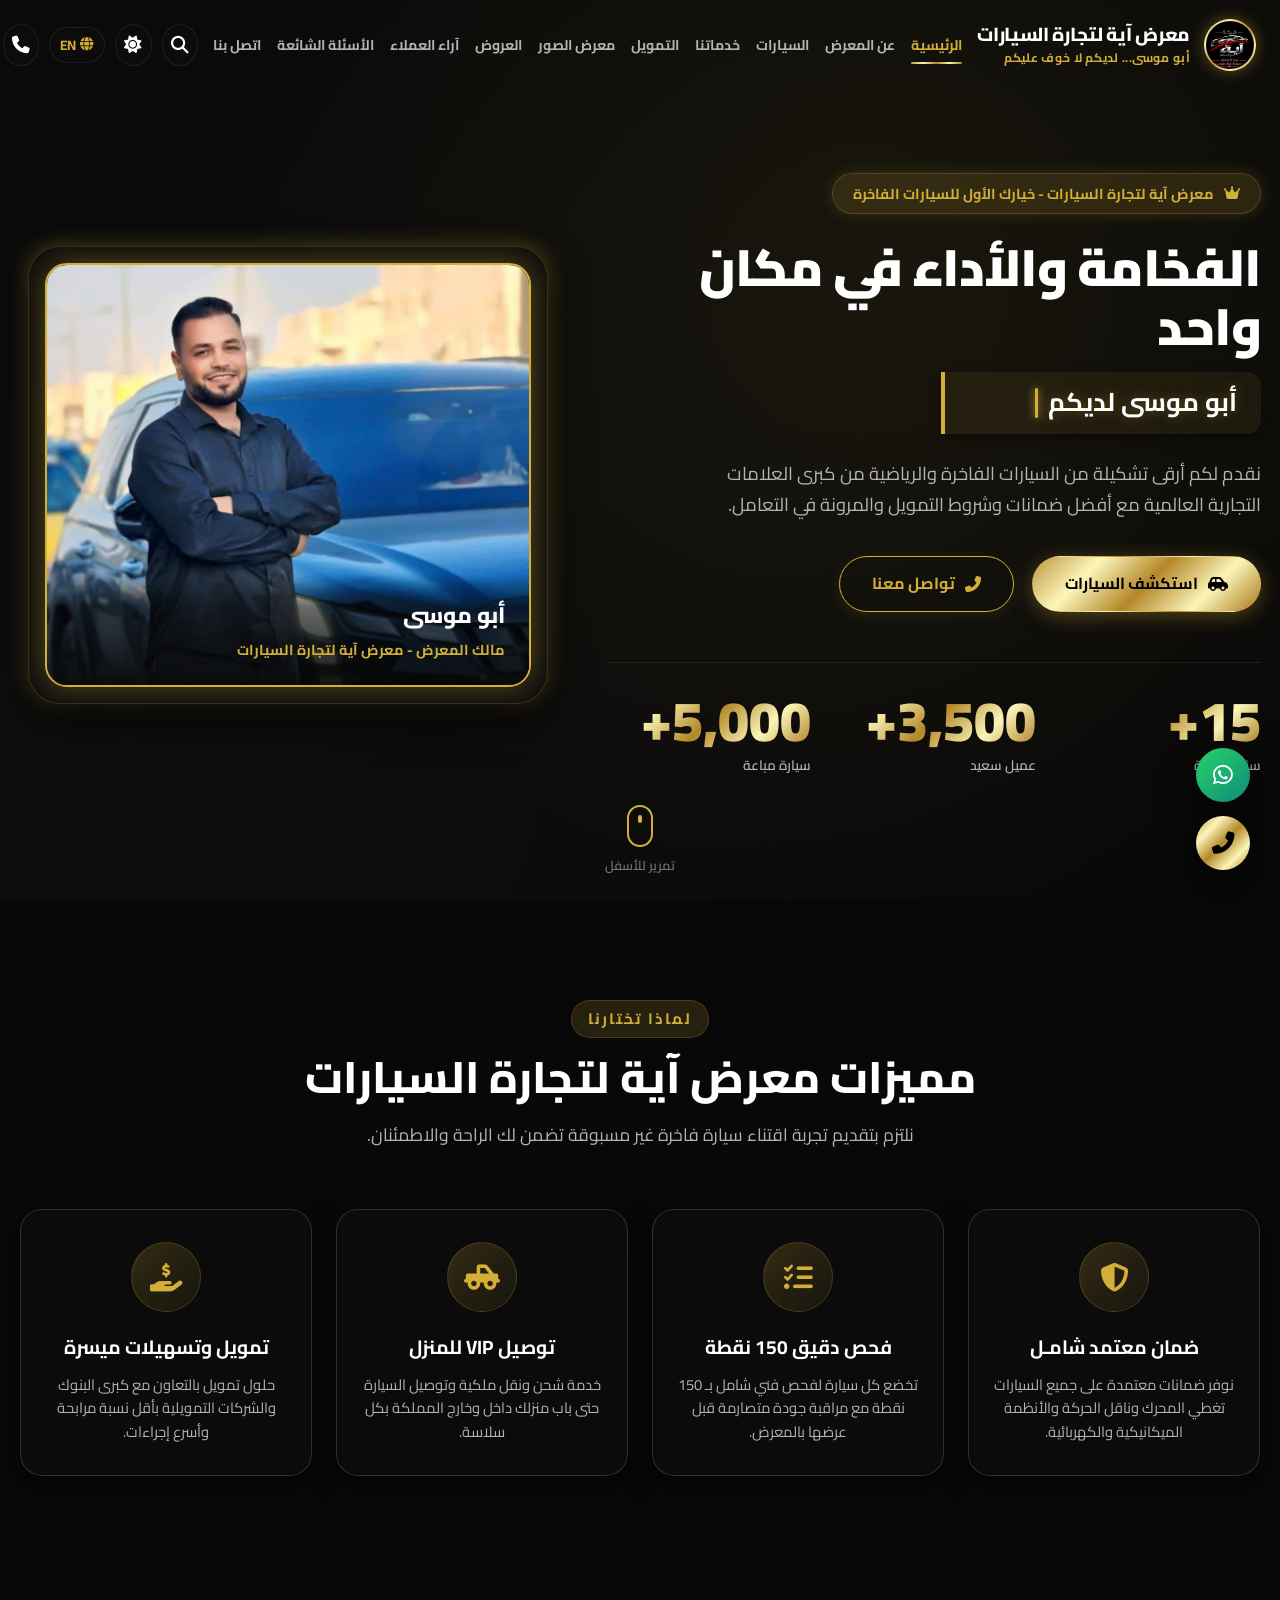
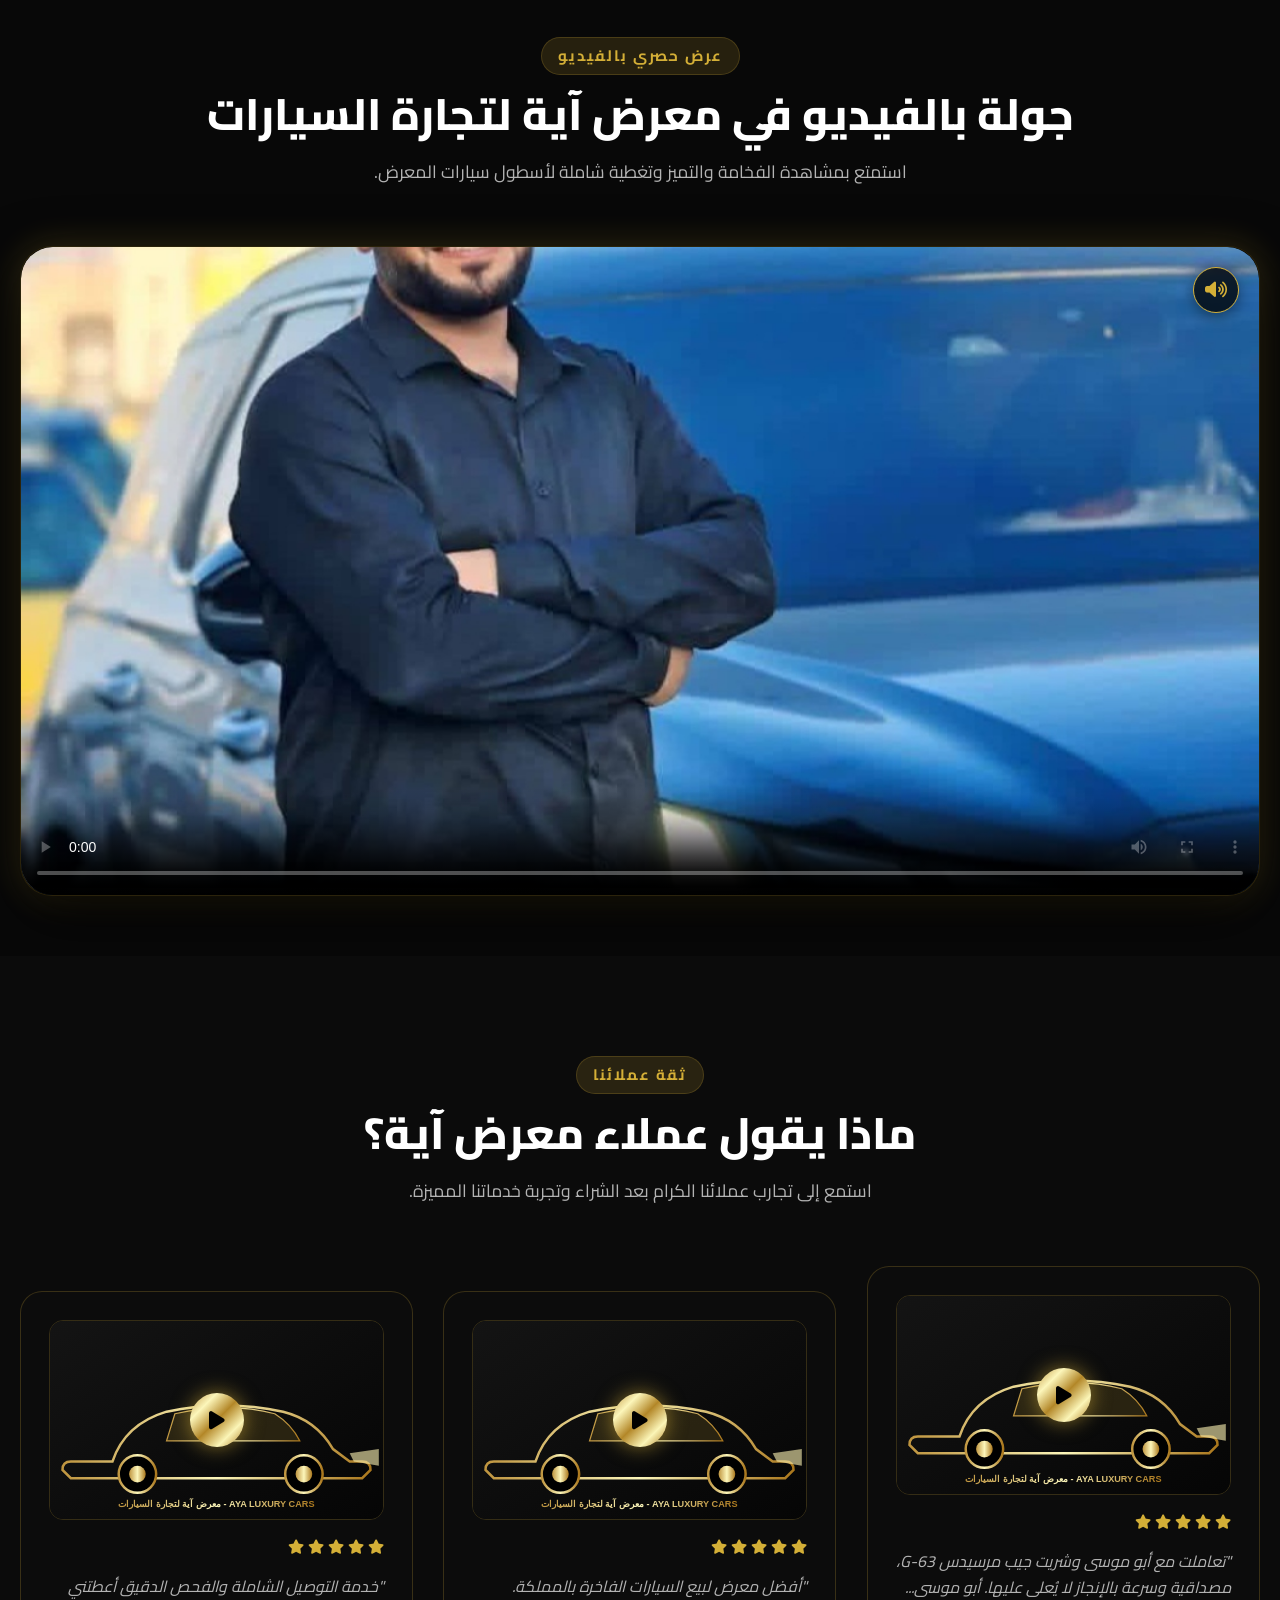
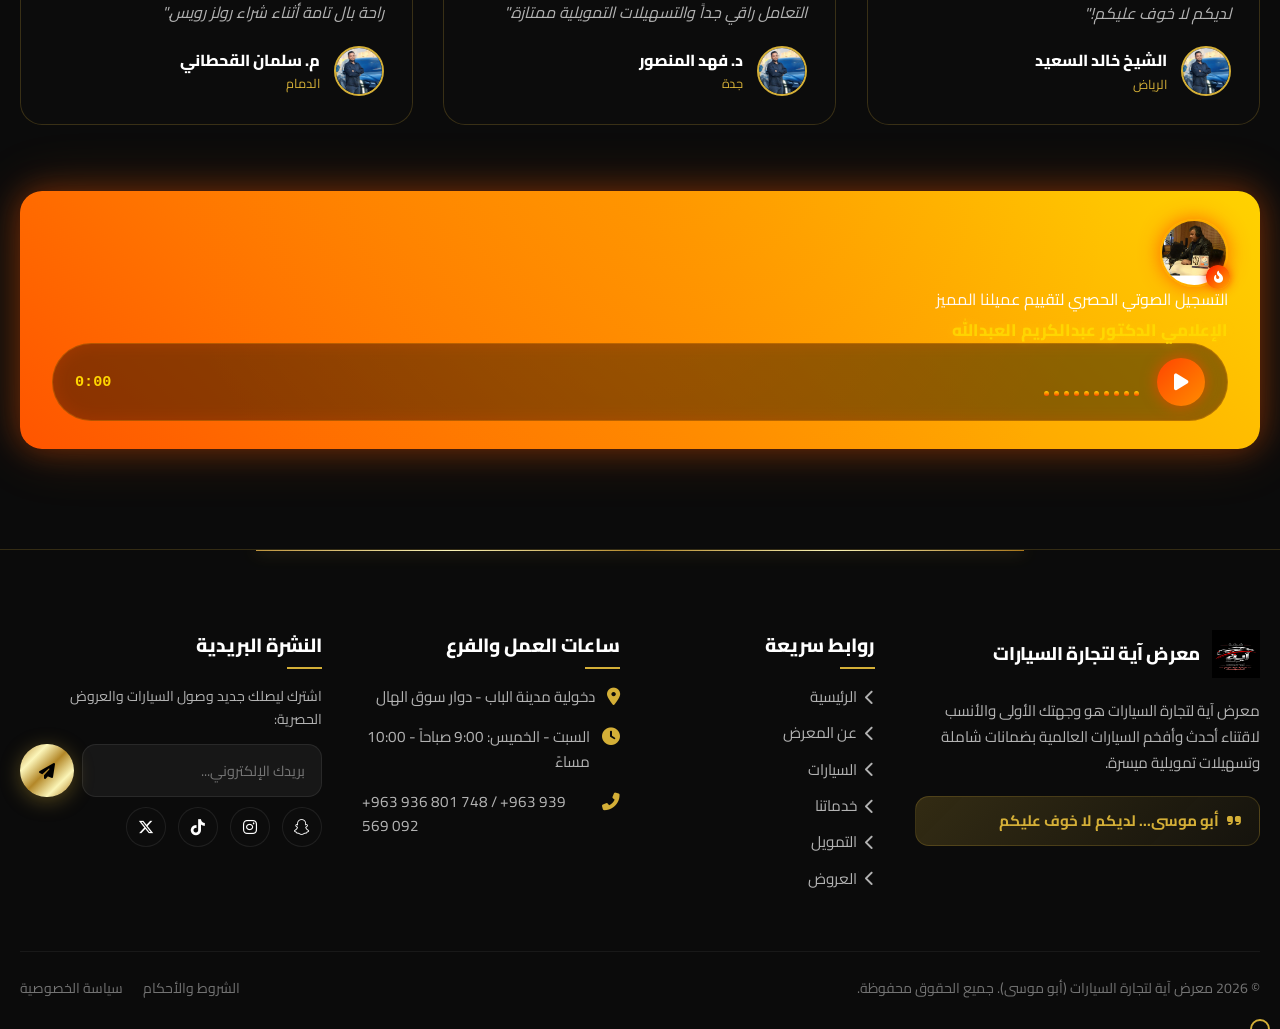
==== index.html @ 8046feb4 "first commit" ====
<!DOCTYPE html>
<html lang="ar" dir="rtl" data-theme="dark">
<head>
  <meta charset="UTF-8">
  <meta name="viewport" content="width=device-width, initial-scale=1.0">
  <title>معرض آية لتجارة السيارات | الصفحة الرئيسية | Aya Car Trading</title>
  <meta name="description" content="معرض آية لتجارة السيارات - خيارك الأول لشراء وأحدث السيارات الفاخرة والرياضية. أبو موسى... لديكم لا خوف عليكم.">
  <meta name="keywords" content="معرض آية, تجارة السيارات, سيارات فاخرة, مرسيدس, رولز رويس, بورش, بي ام دبليو, أبو موسى">
  
  <!-- Open Graph / SEO -->
  <meta property="og:type" content="website">
  <meta property="og:title" content="معرض آية لتجارة السيارات | Aya Car Trading">
  <meta property="og:description" content="أبو موسى... لديكم لا خوف عليكم - أرقى وأحدث السيارات الفاخرة بأفضل الأسعار والضمانات.">
  <meta property="og:image" content="images/logo/logo.png">

  <!-- Favicon -->
  <link rel="icon" type="image/svg+xml" href="images/logo/logo.png">

  <!-- Font Awesome Icons -->
  <link rel="stylesheet" href="https://cdnjs.cloudflare.com/ajax/libs/font-awesome/6.5.1/css/all.min.css">

  <!-- Stylesheets -->
  <link rel="stylesheet" href="css/variables.css">
  <link rel="stylesheet" href="css/style.css">
  <link rel="stylesheet" href="css/header.css">
  <link rel="stylesheet" href="css/footer.css">
  <link rel="stylesheet" href="css/home.css">
  <link rel="stylesheet" href="css/cards.css">
  <link rel="stylesheet" href="css/forms.css">
  <link rel="stylesheet" href="css/animations.css">
  <link rel="stylesheet" href="css/responsive.css">
</head>
<body>

  <!-- Page Preloader Screen -->
  <div class="page-loader" id="pageLoader">
    <div class="loader-logo-wrap">
      <div class="loader-spinner"></div>
      <img src="images/logo/logo.png" alt="Aya Car Trading Logo" style="width: 100%; height: 100%; object-fit: contain;">
    </div>
    <div class="loader-brand" data-i18n="brand_name">معرض آية لتجارة السيارات</div>
    <div style="color: var(--color-gold); font-size: 0.9rem; font-weight: 700; margin-top: 8px;" data-i18n="tagline">أبو موسى... لديكم لا خوف عليكم</div>
  </div>

  <!-- Header & Navigation -->
  <header class="site-header">
    <div class="container header-container">
      <a href="index.html" class="header-brand">
        <div class="logo-wrapper">
          <img src="images/logo/logo.png" alt="Aya Car Trading Logo" class="logo-img">
        </div>
        <div class="brand-text">
          <span class="brand-name" data-i18n="brand_name">معرض آية لتجارة السيارات</span>
          <span class="brand-tagline" data-i18n="tagline">أبو موسى... لديكم لا خوف عليكم</span>
        </div>
      </a>

      <!-- Desktop Navigation Links -->
      <nav class="main-nav" aria-label="Main Navigation">
        <ul class="nav-list">
          <li><a href="index.html" class="nav-link active" data-i18n="nav_home">الرئيسية</a></li>
          <li><a href="about.html" class="nav-link" data-i18n="nav_about">عن المعرض</a></li>
          <li><a href="cars.html" class="nav-link" data-i18n="nav_cars">السيارات</a></li>
          <li><a href="services.html" class="nav-link" data-i18n="nav_services">خدماتنا</a></li>
          <li><a href="financing.html" class="nav-link" data-i18n="nav_financing">التمويل</a></li>
          <li><a href="gallery.html" class="nav-link" data-i18n="nav_gallery">معرض الصور</a></li>
          <li><a href="offers.html" class="nav-link" data-i18n="nav_offers">العروض</a></li>
          <li><a href="testimonials.html" class="nav-link" data-i18n="nav_testimonials">آراء العملاء</a></li>
          <li><a href="faq.html" class="nav-link" data-i18n="nav_faq">الأسئلة الشائعة</a></li>
          <li><a href="contact.html" class="nav-link" data-i18n="nav_contact">اتصل بنا</a></li>
        </ul>
      </nav>

      <!-- Header Action Controls -->
      <div class="header-actions">
        <!-- Search Trigger -->
        <button class="action-btn search-trigger-btn" aria-label="Search">
          <i class="fas fa-search"></i>
        </button>

        <!-- Theme Toggle -->
        <button class="action-btn theme-toggle-btn" aria-label="Toggle Dark/Light Mode">
          <i class="fas fa-sun theme-toggle-icon"></i>
        </button>

        <!-- Language Toggle -->
        <button class="lang-toggle" aria-label="Switch Language">
          <i class="fas fa-globe"></i>
          <span class="lang-toggle-text">EN</span>
        </button>

        <!-- Quick Call & WhatsApp -->
        <a href="tel:+963936801748" class="action-btn" aria-label="Call Us">
          <i class="fas fa-phone"></i>
        </a>
        <a href="https://wa.me/963936801748" target="_blank" class="action-btn" aria-label="WhatsApp">
          <i class="fab fa-whatsapp" style="color: #25d366;"></i>
        </a>

        <!-- Book CTA Button -->
        <a href="contact.html" class="btn btn-gold btn-header" data-i18n="book_now">احجز الآن</a>

        <!-- Mobile Nav Hamburger Toggle -->
        <div class="mobile-nav-toggle" aria-label="Toggle Mobile Navigation">
          <span></span>
          <span></span>
          <span></span>
        </div>
      </div>
    </div>
  </header>

  <!-- Mobile Drawer Menu -->
  <div class="mobile-drawer-overlay"></div>
  <aside class="mobile-nav-drawer">
    <div style="display: flex; align-items: center; justify-content: space-between; margin-bottom: 30px;">
      <div class="brand-text">
        <span class="brand-name" style="font-size: 1.1rem;" data-i18n="brand_name">معرض آية لتجارة السيارات</span>
        <span class="brand-tagline" style="font-size: 0.75rem;" data-i18n="tagline">أبو موسى... لديكم لا خوف عليكم</span>
      </div>
    </div>
    <ul class="mobile-nav-list">
      <li><a href="index.html" class="mobile-nav-link active" data-i18n="nav_home">الرئيسية</a></li>
      <li><a href="about.html" class="mobile-nav-link" data-i18n="nav_about">عن المعرض</a></li>
      <li><a href="cars.html" class="mobile-nav-link" data-i18n="nav_cars">السيارات</a></li>
      <li><a href="services.html" class="mobile-nav-link" data-i18n="nav_services">خدماتنا</a></li>
      <li><a href="financing.html" class="mobile-nav-link" data-i18n="nav_financing">التمويل</a></li>
      <li><a href="gallery.html" class="mobile-nav-link" data-i18n="nav_gallery">معرض الصور</a></li>
      <li><a href="offers.html" class="mobile-nav-link" data-i18n="nav_offers">العروض</a></li>
      <li><a href="testimonials.html" class="mobile-nav-link" data-i18n="nav_testimonials">آراء العملاء</a></li>
      <li><a href="faq.html" class="mobile-nav-link" data-i18n="nav_faq">الأسئلة الشائعة</a></li>
      <li><a href="contact.html" class="mobile-nav-link" data-i18n="nav_contact">اتصل بنا</a></li>
    </ul>
    <div style="margin-top: auto; padding-top: 20px;">
      <a href="contact.html" class="btn btn-gold" style="width: 100%;" data-i18n="book_now">احجز الآن</a>
    </div>
  </aside>

  <!-- Hero Section -->
  <section class="hero-section">
    <div class="hero-bg-particles"></div>
    <div class="container">
      <div class="hero-content-grid">
        <!-- Hero Text Column -->
        <div class="hero-text-box" data-animate="fade-up">
          <div class="hero-badge">
            <i class="fas fa-crown"></i>
            <span data-i18n="hero_subtitle">معرض آية لتجارة السيارات - خيارك الأول للسيارات الفاخرة</span>
          </div>
          <h1 class="hero-title" data-i18n="hero_title">الفخامة والأداء في مكان واحد</h1>
          
          <!-- Prominent Owner Tagline -->
          <div class="hero-owner-tagline" data-animate="fade-up">
            <span class="tagline-text"></span><span class="tagline-cursor"></span>
          </div>

          <p class="hero-description" data-i18n="hero_desc">
            نقدم لكم أرقى تشكيلة من السيارات الفاخرة والرياضية من كبرى العلامات التجارية العالمية مع أفضل ضمانات وشروط التمويل والمرونة في التعامل.
          </p>

          <div class="hero-buttons">
            <a href="cars.html" class="btn btn-gold" data-i18n="explore_cars">
              <i class="fas fa-car-side"></i> استكشف السيارات
            </a>
            <a href="contact.html" class="btn btn-outline-gold" data-i18n="contact_us">
              <i class="fas fa-phone-alt"></i> تواصل معنا
            </a>
          </div>

          <!-- Hero Statistics Row -->
          <div class="hero-stats-row">
            <div class="stat-item">
              <span class="stat-number counter-number" data-target="15" data-suffix="+">0</span>
              <span class="stat-label" data-i18n="years_exp">سنوات خبرة</span>
            </div>
            <div class="stat-item">
              <span class="stat-number counter-number" data-target="3500" data-suffix="+">0</span>
              <span class="stat-label" data-i18n="happy_clients">عميل سعيد</span>
            </div>
            <div class="stat-item">
              <span class="stat-number counter-number" data-target="5000" data-suffix="+">0</span>
              <span class="stat-label" data-i18n="cars_sold">سيارة مباعة</span>
            </div>
          </div>
        </div>

        <!-- Hero Visual Column - Owner Feature Spotlight Glass Card -->
        <div class="hero-visual-box" data-animate="zoom-in">
          <div class="hero-main-card floating-element">
            <div class="owner-card-frame">
              <img src="images/owner/owner.jpg" alt="أبو موسى - مالك معرض آية لتجارة السيارات" class="owner-card-img">
              <div class="owner-card-info">
                <span class="owner-name" data-i18n="owner_name">أبو موسى</span>
                <span class="owner-title" data-i18n="owner_title">مالك المعرض - معرض آية لتجارة السيارات</span>
              </div>
            </div>
          </div>
        </div>
      </div>
    </div>

    <!-- Animated Scroll Indicator -->
    <div class="hero-scroll-indicator" onclick="window.scrollTo({top: window.innerHeight - 80, behavior: 'smooth'})">
      <div class="mouse-icon">
        <div class="wheel-dot"></div>
      </div>
      <span data-i18n="scroll_down">تمرير للأسفل</span>
    </div>
  </section>



  <!-- Section: Why Choose Us -->
  <section class="section">
    <div class="container">
      <div class="section-header" data-animate="fade-up">
        <span class="section-subtitle" data-i18n="why_us_subtitle">لماذا تختارنا</span>
        <h2 class="section-title" data-i18n="why_us_title">مميزات معرض آية لتجارة السيارات</h2>
        <p class="section-description" data-i18n="why_us_desc">نلتزم بتقديم تجربة اقتناء سيارة فاخرة غير مسبوقة تضمن لك الراحة والاطمئنان.</p>
      </div>

      <div class="features-grid">
        <div class="feature-card glass-panel" data-animate="fade-up">
          <div class="feature-icon-box">
            <i class="fas fa-shield-alt"></i>
          </div>
          <h3 class="feature-title" data-i18n="feat_1_title">ضمان معتمد شامـل</h3>
          <p class="feature-desc" data-i18n="feat_1_desc">نوفر ضمانات معتمدة على جميع السيارات تغطي المحرك وناقل الحركة والأنظمة الميكانيكية والكهربائية.</p>
        </div>

        <div class="feature-card glass-panel" data-animate="fade-up">
          <div class="feature-icon-box">
            <i class="fas fa-tasks"></i>
          </div>
          <h3 class="feature-title" data-i18n="feat_2_title">فحص دقيق 150 نقطة</h3>
          <p class="feature-desc" data-i18n="feat_2_desc">تخضع كل سيارة لفحص فني شامل بـ 150 نقطة مع مراقبة جودة متصارمة قبل عرضها بالمعرض.</p>
        </div>

        <div class="feature-card glass-panel" data-animate="fade-up">
          <div class="feature-icon-box">
            <i class="fas fa-truck-pickup"></i>
          </div>
          <h3 class="feature-title" data-i18n="feat_3_title">توصيل VIP للمنزل</h3>
          <p class="feature-desc" data-i18n="feat_3_desc">خدمة شحن ونقل ملكية وتوصيل السيارة حتى باب منزلك داخل وخارج المملكة بكل سلاسة.</p>
        </div>

        <div class="feature-card glass-panel" data-animate="fade-up">
          <div class="feature-icon-box">
            <i class="fas fa-hand-holding-usd"></i>
          </div>
          <h3 class="feature-title" data-i18n="feat_4_title">تمويل وتسهيلات ميسرة</h3>
          <p class="feature-desc" data-i18n="feat_4_desc">حلول تمويل بالتعاون مع كبرى البنوك والشركات التمويلية بأقل نسبة مرابحة وأسرع إجراءات.</p>
        </div>
      </div>
    </div>
  </section>

  <!-- Section: Fullscreen Showcase Video Section -->
  <section class="section showcase-video-section" data-animate="fade-up">
    <div class="container">
      <div class="section-header text-center" data-animate="fade-up">
        <span class="section-subtitle" data-i18n="showcase_video_subtitle">عرض حصري بالفيديو</span>
        <h2 class="section-title" data-i18n="showcase_video_title">جولة بالفيديو في معرض آية لتجارة السيارات</h2>
        <p class="section-description" data-i18n="showcase_video_desc">استمتع بمشاهدة الفخامة والتميز وتغطية شاملة لأسطول سيارات المعرض.</p>
      </div>

      <div class="fullscreen-video-card glass-panel" data-animate="zoom-in">
        <div class="fullscreen-video-wrapper">
          <video 
            id="mainShowcaseVideo" 
            class="main-showcase-video" 
            src="videos/video111.mp4.mp4" 
            poster="images/owner/owner.jpg" 
            autoplay 
            muted 
            loop 
            controls 
            preload="auto" 
            playsinline>
            متصفحك لا يدعم تشغيل الفيديو.
          </video>
          <button class="video-sound-toggle-btn" id="videoSoundToggle" aria-label="تشغيل الصوت">
            <i class="fas fa-volume-mute"></i>
          </button>
          <div class="video-custom-overlay hidden" id="videoOverlay">
            <button class="custom-play-btn" id="customPlayBtn" aria-label="تشغيل الفيديو">
              <i class="fas fa-play"></i>
            </button>
            <span class="video-overlay-title" data-i18n="click_to_play_video">انقر لمشاهدة المعرض بالفيديو بكامل الشاشة</span>
          </div>
        </div>
      </div>
    </div>
  </section>

  <!-- Section: Customer Video Testimonials Preview -->
  <section class="section" style="background: var(--bg-secondary);">
    <div class="container">
      <div class="section-header" data-animate="fade-up">
        <span class="section-subtitle" data-i18n="testi_subtitle">ثقة عملائنا</span>
        <h2 class="section-title" data-i18n="testi_title">ماذا يقول عملاء معرض آية؟</h2>
        <p class="section-description" data-i18n="testi_desc">استمع إلى تجارب عملائنا الكرام بعد الشراء وتجربة خدماتنا المميزة.</p>
      </div>

      <div class="filter-grid" style="grid-template-columns: repeat(3, 1fr); gap: 30px;">
        <div class="testimonial-card" data-animate="fade-up">
          <div class="testimonial-video-thumbnail gallery-zoom-trigger" data-video="videos/testimonial1.mp4" data-src="images/cars/car-placeholder.svg" data-caption="فيديو تجربة العميل الشيخ خالد السعيد - مشتري مرسيدس G-63">
            <img src="images/cars/car-placeholder.svg" alt="فيديو تقييم">
            <div class="play-video-btn"><i class="fas fa-play"></i></div>
          </div>
          <div class="rating-stars"><i class="fas fa-star"></i><i class="fas fa-star"></i><i class="fas fa-star"></i><i class="fas fa-star"></i><i class="fas fa-star"></i></div>
          <p style="color: var(--text-secondary); font-style: italic;" data-i18n="testi_1_quote">"تعاملت مع أبو موسى وشريت جيب مرسيدس G-63، مصداقية وسرعة بالإنجاز لا يُعلى عليها. أبو موسى... لديكم لا خوف عليكم!"</p>
          <div class="testimonial-author">
            <img src="images/owner/owner.jpg" alt="خالد السعيد" class="author-avatar">
            <div>
              <div style="font-weight: 800; color: var(--text-primary);" data-i18n="testi_1_author">الشيخ خالد السعيد</div>
              <div style="font-size: 0.8rem; color: var(--color-gold);" data-i18n="testi_1_city">الرياض</div>
            </div>
          </div>
        </div>

        <div class="testimonial-card" data-animate="fade-up">
          <div class="testimonial-video-thumbnail gallery-zoom-trigger" data-video="videos/testimonial2.mp4" data-src="images/cars/car-placeholder.svg" data-caption="فيديو تجربة العميل صالح العبدالله - مشتري بورش 911">
            <img src="images/cars/car-placeholder.svg" alt="فيديو تقييم">
            <div class="play-video-btn"><i class="fas fa-play"></i></div>
          </div>
          <div class="rating-stars"><i class="fas fa-star"></i><i class="fas fa-star"></i><i class="fas fa-star"></i><i class="fas fa-star"></i><i class="fas fa-star"></i></div>
          <p style="color: var(--text-secondary); font-style: italic;" data-i18n="testi_2_quote">"أفضل معرض لبيع السيارات الفاخرة بالمملكة. التعامل راقي جداً والتسهيلات التمويلية ممتازة."</p>
          <div class="testimonial-author">
            <img src="images/owner/owner.jpg" alt="صالح العبدالله" class="author-avatar">
            <div>
              <div style="font-weight: 800; color: var(--text-primary);" data-i18n="testi_2_author">د. فهد المنصور</div>
              <div style="font-size: 0.8rem; color: var(--color-gold);" data-i18n="testi_2_city">جدة</div>
            </div>
          </div>
        </div>

        <div class="testimonial-card" data-animate="fade-up">
          <div class="testimonial-video-thumbnail gallery-zoom-trigger" data-video="videos/testimonial3.mp4" data-src="images/cars/car-placeholder.svg" data-caption="فيديو تجربة العميل المهندس سلمان القحطاني - مشتري رولز رويس">
            <img src="images/cars/car-placeholder.svg" alt="فيديو تقييم">
            <div class="play-video-btn"><i class="fas fa-play"></i></div>
          </div>
          <div class="rating-stars"><i class="fas fa-star"></i><i class="fas fa-star"></i><i class="fas fa-star"></i><i class="fas fa-star"></i><i class="fas fa-star"></i></div>
          <p style="color: var(--text-secondary); font-style: italic;" data-i18n="testi_3_quote">"خدمة التوصيل الشاملة والفحص الدقيق أعطتني راحة بال تامة أثناء شراء رولز رويس."</p>
          <div class="testimonial-author">
            <img src="images/owner/owner.jpg" alt="م. سلمان القحطاني" class="author-avatar">
            <div>
              <div style="font-weight: 800; color: var(--text-primary);" data-i18n="testi_3_author">م. سلمان القحطاني</div>
              <div style="font-size: 0.8rem; color: var(--color-gold);" data-i18n="testi_3_city">الدمام</div>
            </div>
          </div>
        </div>

        <!-- Fiery Frame Audio Testimonial Card -->
        <div class="fiery-audio-card" data-animate="fade-up">
          <div class="fiery-audio-header">
            <div class="fiery-avatar-box">
              <img src="images/backgrounds/img.4k.jpeg" alt="الإعلامي الدكتور عبدالكريم العبدالله" class="fiery-avatar-img">
              <div class="fiery-badge-icon"><i class="fas fa-fire-flame-curved"></i></div>
            </div>
            <div>
              <div class="fiery-audio-title" data-i18n="fiery_title">التسجيل الصوتي الحصري لتقييم عميلنا المميز</div>
              <div class="fiery-audio-author" data-i18n="fiery_author">الإعلامي الدكتور عبدالكريم العبدالله</div>
            </div>
          </div>
          
          <div class="fiery-player-box">
            <button class="fiery-play-btn" aria-label="تشغيل التسجيل الصوتي">
              <i class="fas fa-play"></i>
            </button>
            <div class="fiery-equalizer">
              <span class="fiery-bar"></span>
              <span class="fiery-bar"></span>
              <span class="fiery-bar"></span>
              <span class="fiery-bar"></span>
              <span class="fiery-bar"></span>
              <span class="fiery-bar"></span>
              <span class="fiery-bar"></span>
              <span class="fiery-bar"></span>
              <span class="fiery-bar"></span>
              <span class="fiery-bar"></span>
            </div>
            <span class="fiery-audio-time">0:00</span>
            <audio class="fiery-audio-element" src="Audio/Audio.mp3.ogg" preload="metadata"></audio>
          </div>
        </div>
      </div>
    </div>
  </section>

  <!-- Site Footer -->
  <footer class="site-footer">
    <div class="container">
      <div class="footer-grid">
        <div class="footer-brand">
          <div class="footer-logo">
            <img src="images/logo/logo.png" alt="Aya Car Trading Logo" style="width: 48px; height: 48px;">
            <span class="brand-name" style="font-size: 1.15rem;" data-i18n="brand_name">معرض آية لتجارة السيارات</span>
          </div>
          <p class="footer-desc" data-i18n="footer_desc">
            معرض آية لتجارة السيارات هو وجهتك الأولى والأنسب لاقتناء أحدث وأفخم السيارات العالمية بضمانات شاملة وتسهيلات تمويلية ميسرة.
          </p>
          <div class="footer-tagline-box">
            <i class="fas fa-quote-right gold-text"></i>
            <span data-i18n="tagline">أبو موسى... لديكم لا خوف عليكم</span>
          </div>
        </div>

        <div>
          <h4 class="footer-heading" data-i18n="quick_links">روابط سريعة</h4>
          <ul class="footer-links">
            <li><a href="index.html" class="footer-link" data-i18n="nav_home"><i class="fas fa-chevron-left"></i> الرئيسية</a></li>
            <li><a href="about.html" class="footer-link" data-i18n="nav_about"><i class="fas fa-chevron-left"></i> عن المعرض</a></li>
            <li><a href="cars.html" class="footer-link" data-i18n="nav_cars"><i class="fas fa-chevron-left"></i> أسطول السيارات</a></li>
            <li><a href="services.html" class="footer-link" data-i18n="nav_services"><i class="fas fa-chevron-left"></i> خدماتنا</a></li>
            <li><a href="financing.html" class="footer-link" data-i18n="nav_financing"><i class="fas fa-chevron-left"></i> حلول التمويل</a></li>
            <li><a href="offers.html" class="footer-link" data-i18n="nav_offers"><i class="fas fa-chevron-left"></i> العروض الحصرية</a></li>
          </ul>
        </div>

        <div>
          <h4 class="footer-heading" data-i18n="working_hours_location">ساعات العمل والفرع</h4>
          <div class="footer-info-list">
            <div class="footer-info-item">
              <i class="fas fa-map-marker-alt footer-info-icon"></i>
              <span data-i18n="location_address">دخولية مدينة الباب - دوار سوق الهال</span>
            </div>
            <div class="footer-info-item">
              <i class="fas fa-clock footer-info-icon"></i>
              <span data-i18n="working_hours_text">السبت - الخميس: 9:00 صباحاً - 10:00 مساءً</span>
            </div>
            <div class="footer-info-item">
              <i class="fas fa-phone-alt footer-info-icon"></i>
              <span dir="ltr">+963 936 801 748 / +963 939 569 092</span>
            </div>
          </div>
        </div>

        <div>
          <h4 class="footer-heading" data-i18n="newsletter_title">النشرة البريدية</h4>
          <p style="color: var(--text-secondary); font-size: 0.88rem; margin-bottom: 14px;" data-i18n="newsletter_desc">اشترك ليصلك جديد وصول السيارات والعروض الحصرية:</p>
          <div class="newsletter-box">
            <form class="newsletter-form" onsubmit="event.preventDefault(); showToast((document.documentElement.getAttribute('lang') === 'en' ? 'Successfully subscribed to the newsletter!' : 'تم الاشتراك بنجاح في النشرة البريدية!'), 'gold');">
              <input type="email" class="newsletter-input" data-i18n-placeholder="email_placeholder" placeholder="بريدك الإلكتروني..." required>
              <button type="submit" class="btn btn-gold" style="padding: 12px 18px;"><i class="fas fa-paper-plane"></i></button>
            </form>
          </div>
          <div class="footer-socials">
            <a href="#" class="social-icon" aria-label="Snapchat"><i class="fab fa-snapchat-ghost"></i></a>
            <a href="#" class="social-icon" aria-label="Instagram"><i class="fab fa-instagram"></i></a>
            <a href="#" class="social-icon" aria-label="TikTok"><i class="fab fa-tiktok"></i></a>
            <a href="#" class="social-icon" aria-label="Twitter"><i class="fab fa-x-twitter"></i></a>
          </div>
        </div>
      </div>

      <div class="footer-bottom">
        <div data-i18n="copyright">&copy; 2026 معرض آية لتجارة السيارات (أبو موسى). جميع الحقوق محفوظة.</div>
        <div class="footer-legal-links">
          <a href="#" data-i18n="terms_conditions">الشروط والأحكام</a>
          <a href="#" data-i18n="privacy_policy">سياسة الخصوصية</a>
        </div>
      </div>
    </div>
  </footer>


  <!-- Floating Action Buttons -->
  <div class="floating-actions">
    <a href="https://wa.me/963936801748" target="_blank" class="float-btn float-whatsapp" aria-label="WhatsApp Us">
      <i class="fab fa-whatsapp"></i>
      <div class="pulse-ring"></div>
    </a>
    <a href="tel:+963936801748" class="float-btn float-phone" aria-label="Call Us Directly">
      <i class="fas fa-phone-alt"></i>
    </a>
  </div>

  <!-- Scripts -->
  <script src="js/theme.js"></script>
  <script src="js/main.js"></script>
  <script src="js/menu.js"></script>
  <script src="js/slider.js"></script>
  <script src="js/gallery.js"></script>
  <script src="js/search.js"></script>
  <script src="js/filter.js"></script>
  <script src="js/contact.js"></script>
  <script src="js/animation.js"></script>
</body>
</html>
---- css/variables.css ----
/* -------------------------------------------------------------------
   Aya Car Trading | معرض آية لتجارة السيارات
   CSS Variables & Design System Tokens
------------------------------------------------------------------- */

:root {
  /* Color Palette - Dark Mode (Default) */
  --bg-primary: #080808;
  --bg-secondary: #0b0b0b;
  --bg-tertiary: #171717;
  --bg-card: rgba(17, 17, 17, 0.7);
  --bg-glass: rgba(15, 15, 15, 0.65);
  --bg-glass-hover: rgba(25, 25, 25, 0.85);

  /* Gold Luxury Accents */
  --color-gold: #d4af37;
  --color-gold-light: #f3e5ab;
  --color-gold-dark: #aa820a;
  --color-gold-glow: rgba(212, 175, 55, 0.35);
  --color-gold-subtle: rgba(212, 175, 55, 0.15);
  --gold-gradient: linear-gradient(135deg, #bf953f 0%, #fcf6ba 25%, #b38728 50%, #fbf5b7 75%, #aa771c 100%);
  --gold-gradient-subtle: linear-gradient(135deg, rgba(212, 175, 55, 0.2) 0%, rgba(212, 175, 55, 0.05) 100%);

  /* Text Colors */
  --text-primary: #ffffff;
  --text-secondary: #b3b3b3;
  --text-muted: #737373;
  --text-gold: #d4af37;

  /* Borders & Shadows */
  --border-color: rgba(212, 175, 55, 0.2);
  --border-color-muted: rgba(255, 255, 255, 0.08);
  --border-gold-glow: 0 0 20px rgba(212, 175, 55, 0.4);
  --shadow-sm: 0 4px 12px rgba(0, 0, 0, 0.4);
  --shadow-md: 0 8px 24px rgba(0, 0, 0, 0.6);
  --shadow-lg: 0 16px 40px rgba(0, 0, 0, 0.8);
  --shadow-gold: 0 10px 30px rgba(212, 175, 55, 0.25);

  /* Glassmorphism */
  --glass-blur: blur(16px);
  --glass-blur-heavy: blur(24px);
  --glass-border: 1px solid rgba(212, 175, 55, 0.22);
  --glass-border-light: 1px solid rgba(255, 255, 255, 0.1);

  /* Fonts */
  --font-arabic: 'Cairo', 'Segoe UI', Tahoma, Geneva, Verdana, sans-serif;
  --font-english: 'Poppins', system-ui, -apple-system, BlinkMacSystemFont, sans-serif;

  /* Radii */
  --radius-sm: 8px;
  --radius-md: 14px;
  --radius-lg: 22px;
  --radius-xl: 32px;
  --radius-full: 9999px;

  /* Transitions */
  --transition-fast: 0.2s cubic-bezier(0.4, 0, 0.2, 1);
  --transition-normal: 0.35s cubic-bezier(0.4, 0, 0.2, 1);
  --transition-slow: 0.6s cubic-bezier(0.16, 1, 0.3, 1);
  --transition-bounce: 0.5s cubic-bezier(0.68, -0.6, 0.32, 1.6);

  /* Spacing */
  --header-height: 90px;
  --container-max: 1320px;
}

/* Light Theme Variables */
[data-theme="light"] {
  --bg-primary: #f8f9fa;
  --bg-secondary: #ffffff;
  --bg-tertiary: #f1f3f5;
  --bg-card: rgba(255, 255, 255, 0.85);
  --bg-glass: rgba(255, 255, 255, 0.75);
  --bg-glass-hover: rgba(255, 255, 255, 0.95);

  --text-primary: #121212;
  --text-secondary: #495057;
  --text-muted: #868e96;
  --text-gold: #b8860b;

  --border-color: rgba(184, 134, 11, 0.3);
  --border-color-muted: rgba(0, 0, 0, 0.08);
  --shadow-sm: 0 4px 12px rgba(0, 0, 0, 0.06);
  --shadow-md: 0 8px 24px rgba(0, 0, 0, 0.1);
  --shadow-lg: 0 16px 40px rgba(0, 0, 0, 0.15);
  --glass-border: 1px solid rgba(184, 134, 11, 0.25);
  --glass-border-light: 1px solid rgba(0, 0, 0, 0.08);
}
---- css/style.css ----
/* -------------------------------------------------------------------
   Aya Car Trading | معرض آية لتجارة السيارات
   Global Styles, Reset & Utility Classes
------------------------------------------------------------------- */

@import url('https://fonts.googleapis.com/css2?family=Cairo:wght@300;400;500;600;700;800;900&family=Poppins:wght@300;400;500;600;700;800&display=swap');

*, *::before, *::after {
  box-sizing: border-box;
  margin: 0;
  padding: 0;
}

html {
  scroll-behavior: smooth;
  font-size: 16px;
}

body {
  font-family: var(--font-arabic);
  background-color: var(--bg-primary);
  color: var(--text-primary);
  line-height: 1.6;
  overflow-x: hidden;
  transition: background-color var(--transition-normal), color var(--transition-normal);
  direction: rtl; /* Default Arabic RTL */
}

/* LTR Body state */
html[lang="en"] body {
  font-family: var(--font-english);
  direction: ltr;
}

/* Hide scrollbar for clean aesthetic while allowing scroll */
::-webkit-scrollbar {
  width: 8px;
}
::-webkit-scrollbar-track {
  background: var(--bg-primary);
}
::-webkit-scrollbar-thumb {
  background: var(--color-gold-dark);
  border-radius: var(--radius-full);
}
::-webkit-scrollbar-thumb:hover {
  background: var(--color-gold);
}

a {
  color: inherit;
  text-decoration: none;
  transition: color var(--transition-fast);
}

ul, ol {
  list-style: none;
}

img, video {
  max-width: 100%;
  height: auto;
  display: block;
}

button, input, select, textarea {
  font-family: inherit;
  font-size: inherit;
  color: inherit;
  background: none;
  border: none;
  outline: none;
}

button {
  cursor: pointer;
}

/* -------------------------------------------------------------------
   Layout Components
------------------------------------------------------------------- */
.container {
  width: 100%;
  max-width: var(--container-max);
  margin-left: auto !important;
  margin-right: auto !important;
  padding-left: 20px;
  padding-right: 20px;
  box-sizing: border-box;
}

.section {
  padding: 100px 0;
  position: relative;
}

.page-banner-section {
  padding-top: calc(var(--header-height) + 60px);
  padding-bottom: 40px;
  background: radial-gradient(circle at 50% 50%, rgba(212, 175, 55, 0.1) 0%, var(--bg-primary) 70%);
}

@media (max-width: 992px) {
  .page-banner-section {
    padding-top: 175px;
    padding-bottom: 35px;
  }
}

.section-header {
  text-align: center;
  margin-bottom: 60px;
  position: relative;
}

.section-subtitle {
  display: inline-flex;
  align-items: center;
  gap: 8px;
  font-size: 0.95rem;
  font-weight: 700;
  color: var(--color-gold);
  text-transform: uppercase;
  letter-spacing: 2px;
  margin-bottom: 12px;
  padding: 6px 16px;
  background: var(--color-gold-subtle);
  border: 1px solid var(--border-color);
  border-radius: var(--radius-full);
}

.section-title {
  font-size: 2.75rem;
  font-weight: 800;
  color: var(--text-primary);
  line-height: 1.25;
  margin-bottom: 16px;
}

.section-description {
  font-size: 1.1rem;
  color: var(--text-secondary);
  max-width: 680px;
  margin: 0 auto;
}

/* -------------------------------------------------------------------
   Gold Text & Shimmer Utilities
------------------------------------------------------------------- */
.gold-text {
  color: var(--color-gold);
}

.gold-gradient-text {
  background: var(--gold-gradient);
  -webkit-background-clip: text;
  -webkit-text-fill-color: transparent;
  background-clip: text;
}

.gold-glow {
  text-shadow: 0 0 15px rgba(212, 175, 55, 0.5);
}

/* Glassmorphic Panel Utility */
.glass-panel {
  background: var(--bg-glass);
  backdrop-filter: var(--glass-blur);
  -webkit-backdrop-filter: var(--glass-blur);
  border: var(--glass-border);
  border-radius: var(--radius-lg);
  box-shadow: var(--shadow-md);
  transition: all var(--transition-normal);
}

.glass-panel:hover {
  border-color: rgba(212, 175, 55, 0.4);
  box-shadow: var(--shadow-gold);
}

/* -------------------------------------------------------------------
   Buttons & CTAs
------------------------------------------------------------------- */
.btn {
  display: inline-flex;
  align-items: center;
  justify-content: center;
  gap: 10px;
  padding: 14px 32px;
  font-size: 1rem;
  font-weight: 700;
  border-radius: var(--radius-full);
  transition: all var(--transition-normal);
  position: relative;
  overflow: hidden;
  z-index: 1;
}

.btn-gold {
  background: var(--gold-gradient);
  color: #000000;
  box-shadow: 0 4px 20px rgba(212, 175, 55, 0.35);
  border: 1px solid transparent;
}

.btn-gold:hover {
  transform: translateY(-3px);
  box-shadow: 0 8px 30px rgba(212, 175, 55, 0.6);
  color: #000000;
}

.btn-gold::before {
  content: '';
  position: absolute;
  top: 0;
  left: -100%;
  width: 100%;
  height: 100%;
  background: linear-gradient(90deg, transparent, rgba(255, 255, 255, 0.4), transparent);
  transition: 0.5s;
}

.btn-gold:hover::before {
  left: 100%;
}

.btn-outline-gold {
  background: transparent;
  color: var(--color-gold);
  border: 1px solid var(--color-gold);
  box-shadow: 0 4px 15px rgba(212, 175, 55, 0.1);
}

.btn-outline-gold:hover {
  background: var(--color-gold);
  color: #000000;
  transform: translateY(-3px);
  box-shadow: 0 8px 25px rgba(212, 175, 55, 0.4);
}

.btn-glass {
  background: var(--bg-glass);
  backdrop-filter: var(--glass-blur);
  color: var(--text-primary);
  border: var(--glass-border);
}

.btn-glass:hover {
  background: var(--bg-glass-hover);
  border-color: var(--color-gold);
  color: var(--color-gold);
  transform: translateY(-3px);
}

.btn-icon {
  width: 46px;
  height: 46px;
  padding: 0;
  border-radius: 50%;
}

/* Badges */
.badge {
  display: inline-flex;
  align-items: center;
  gap: 6px;
  padding: 4px 12px;
  border-radius: var(--radius-full);
  font-size: 0.8rem;
  font-weight: 700;
}

.badge-gold {
  background: var(--gold-gradient);
  color: #000000;
}

.badge-glass {
  background: rgba(255, 255, 255, 0.1);
  backdrop-filter: var(--glass-blur);
  color: var(--text-primary);
  border: 1px solid rgba(255, 255, 255, 0.15);
}

/* -------------------------------------------------------------------
   Global Floating Elements & Utilities
------------------------------------------------------------------- */

/* Scroll Progress Bar */
.scroll-progress-bar {
  position: fixed;
  top: 0;
  left: 0;
  right: 0;
  height: 3px;
  background: var(--gold-gradient);
  z-index: 1001;
  width: 0%;
  transition: width 0.1s linear;
}

/* Back to top button */
.back-to-top {
  position: fixed;
  bottom: 30px;
  left: 30px; /* LTR & RTL friendly */
  width: 50px;
  height: 50px;
  background: var(--bg-glass);
  border: 1px solid var(--color-gold);
  border-radius: 50%;
  color: var(--color-gold);
  display: flex;
  align-items: center;
  justify-content: center;
  font-size: 1.2rem;
  cursor: pointer;
  z-index: 99;
  opacity: 0;
  visibility: hidden;
  transition: all var(--transition-normal);
  backdrop-filter: var(--glass-blur);
  box-shadow: var(--shadow-md);
}

html[lang="en"] .back-to-top {
  left: auto;
  right: 30px;
}

.back-to-top.active {
  opacity: 1;
  visibility: visible;
}

.back-to-top:hover {
  background: var(--color-gold);
  color: #000000;
  transform: translateY(-5px);
  box-shadow: var(--shadow-gold);
}

/* Floating Action Buttons (WhatsApp & Phone) */
.floating-actions {
  position: fixed;
  bottom: 30px;
  right: 30px;
  display: flex;
  flex-direction: column;
  gap: 14px;
  z-index: 99;
}

html[lang="en"] .floating-actions {
  right: auto;
  left: 30px;
}

.float-btn {
  width: 54px;
  height: 54px;
  border-radius: 50%;
  display: flex;
  align-items: center;
  justify-content: center;
  font-size: 1.4rem;
  color: #ffffff;
  box-shadow: var(--shadow-lg);
  transition: transform var(--transition-bounce), box-shadow var(--transition-normal);
  position: relative;
}

.float-whatsapp {
  background: linear-gradient(135deg, #25d366, #128c7e);
}

.float-phone {
  background: var(--gold-gradient);
  color: #000000;
}

.float-btn:hover {
  transform: scale(1.15) rotate(8deg);
}

.float-btn .pulse-ring {
  position: absolute;
  top: -5px;
  left: -5px;
  right: -5px;
  bottom: -5px;
  border-radius: 50%;
  border: 2px solid currentColor;
  animation: pulse-ring-anim 2s cubic-bezier(0.455, 0.03, 0.515, 0.955) infinite;
  opacity: 0;
}

@keyframes pulse-ring-anim {
  0% {
    transform: scale(0.9);
    opacity: 0.8;
  }
  100% {
    transform: scale(1.5);
    opacity: 0;
  }
}

/* Custom Cursor Effect */
.custom-cursor {
  position: fixed;
  width: 20px;
  height: 20px;
  border: 2px solid var(--color-gold);
  border-radius: 50%;
  pointer-events: none;
  transform: translate(-50%, -50%);
  transition: width 0.2s, height 0.2s, background 0.2s;
  z-index: 9999;
  display: none;
}

@media (pointer: fine) {
  .custom-cursor {
    display: block;
  }
}

.custom-cursor.cursor-hover {
  width: 45px;
  height: 45px;
  background: rgba(212, 175, 55, 0.15);
  border-color: #ffffff;
}

/* Toast Notifications */
.toast-container {
  position: fixed;
  top: 100px;
  right: 20px;
  z-index: 9999;
  display: flex;
  flex-direction: column;
  gap: 10px;
}

html[lang="en"] .toast-container {
  right: auto;
  left: 20px;
}

.toast {
  background: var(--bg-glass);
  backdrop-filter: var(--glass-blur);
  border: var(--glass-border);
  padding: 14px 22px;
  border-radius: var(--radius-md);
  color: var(--text-primary);
  box-shadow: var(--shadow-lg);
  display: flex;
  align-items: center;
  gap: 12px;
  animation: toast-slide-in 0.4s ease forwards;
  min-width: 280px;
}

.toast-gold {
  border-left: 4px solid var(--color-gold);
}

@keyframes toast-slide-in {
  from {
    transform: translateX(100%);
    opacity: 0;
  }
  to {
    transform: translateX(0);
    opacity: 1;
  }
}
---- css/header.css ----
/* -------------------------------------------------------------------
   Aya Car Trading | معرض آية لتجارة السيارات
   Header & Navigation Styles
------------------------------------------------------------------- */

.site-header {
  position: fixed;
  top: 0;
  left: 0;
  right: 0;
  height: var(--header-height);
  z-index: 1000;
  transition: all var(--transition-normal);
  background: transparent;
  padding: 8px 0;
}

.site-header.scrolled {
  background: var(--bg-glass);
  backdrop-filter: var(--glass-blur-heavy);
  -webkit-backdrop-filter: var(--glass-blur-heavy);
  border-bottom: var(--glass-border);
  height: 76px;
  padding: 0;
  box-shadow: var(--shadow-md);
}

.header-container {
  display: flex;
  align-items: center;
  justify-content: space-between;
  height: 100%;
  width: 100%;
  max-width: 1560px;
  margin: 0 auto !important;
  padding-left: 24px;
  padding-right: 24px;
  box-sizing: border-box;
}

/* Brand / Logo Area */
.header-brand {
  display: flex;
  align-items: center;
  gap: 14px;
  margin: 0;
  padding: 0;
  text-decoration: none;
}

.logo-wrapper {
  position: relative;
  width: 52px;
  height: 52px;
  border-radius: 50%;
  padding: 2px;
  background: var(--gold-gradient);
  display: flex;
  align-items: center;
  justify-content: center;
  box-shadow: 0 0 15px rgba(212, 175, 55, 0.4);
  flex-shrink: 0;
  overflow: hidden;
  transition: transform var(--transition-fast);
}

.header-brand:hover .logo-wrapper {
  transform: scale(1.05);
  box-shadow: 0 0 22px rgba(212, 175, 55, 0.7);
}

.logo-img {
  width: 100%;
  height: 100%;
  object-fit: cover;
  border-radius: 50%;
  background: #000000;
}

.brand-text {
  display: flex;
  flex-direction: column;
  margin: 0;
  padding: 0;
}

.brand-name {
  font-size: 1.18rem;
  font-weight: 800;
  color: var(--text-primary);
  letter-spacing: -0.3px;
  line-height: 1.2;
  margin: 0;
  padding: 0;
  white-space: nowrap;
  -webkit-font-smoothing: antialiased;
}

.brand-tagline {
  font-size: 0.76rem;
  font-weight: 700;
  color: var(--color-gold);
  margin: 2px 0 0 0;
  padding: 0;
  letter-spacing: 0.3px;
  display: flex;
  align-items: center;
  gap: 4px;
  white-space: nowrap;
  -webkit-font-smoothing: antialiased;
  animation: fadeUpShimmer 3s infinite alternate;
}

@keyframes fadeUpShimmer {
  0% {
    opacity: 0.8;
    text-shadow: 0 0 5px rgba(212, 175, 55, 0.2);
  }
  100% {
    opacity: 1;
    text-shadow: 0 0 12px rgba(212, 175, 55, 0.8);
  }
}

/* Navigation Menu */
.main-nav {
  display: flex;
  align-items: center;
  margin: 0 15px;
  padding: 0;
}

.nav-list {
  display: flex;
  align-items: center;
  gap: 16px;
  margin: 0;
  padding: 0;
  list-style: none;
}

.nav-list li {
  margin: 0;
  padding: 0;
  display: flex;
  align-items: center;
}

@media (min-width: 1400px) {
  .nav-list {
    gap: 22px;
  }
}

.nav-link {
  position: relative;
  font-family: inherit;
  font-size: 0.88rem;
  font-weight: 700;
  color: var(--text-secondary);
  padding: 6px 0;
  margin: 0;
  white-space: nowrap;
  -webkit-font-smoothing: antialiased;
  -moz-osx-font-smoothing: grayscale;
  transition: color var(--transition-fast);
}

.nav-link:hover,
.nav-link.active {
  color: var(--color-gold);
}

.nav-link::after {
  content: '';
  position: absolute;
  bottom: -2px;
  left: 0;
  width: 0%;
  height: 2px;
  background: var(--gold-gradient);
  transition: width var(--transition-normal);
  border-radius: var(--radius-full);
}

html[dir="rtl"] .nav-link::after {
  left: auto;
  right: 0;
}

.nav-link:hover::after,
.nav-link.active::after {
  width: 100%;
}

/* Actions Group */
.header-actions {
  display: flex;
  align-items: center;
  gap: 10px;
  margin: 0;
  padding: 0;
}

.action-btn {
  width: 42px;
  height: 42px;
  border-radius: 50%;
  background: var(--bg-glass);
  border: 1px solid var(--border-color-muted);
  color: var(--text-primary);
  display: flex;
  align-items: center;
  justify-content: center;
  font-size: 1.1rem;
  transition: all var(--transition-fast);
}

.action-btn:hover {
  border-color: var(--color-gold);
  color: var(--color-gold);
  background: rgba(212, 175, 55, 0.1);
  transform: translateY(-2px);
}

/* Language Toggle Switch */
.lang-toggle {
  display: flex;
  align-items: center;
  gap: 4px;
  padding: 4px 10px;
  background: var(--bg-glass);
  border: 1px solid var(--border-color-muted);
  border-radius: var(--radius-full);
  font-size: 0.85rem;
  font-weight: 700;
  color: var(--color-gold);
  cursor: pointer;
  transition: all var(--transition-fast);
}

.lang-toggle:hover {
  border-color: var(--color-gold);
}

/* Mobile Hamburger Toggle */
.mobile-nav-toggle {
  display: none;
  flex-direction: column;
  justify-content: space-between;
  width: 30px;
  height: 20px;
  cursor: pointer;
  z-index: 1002;
}

.mobile-nav-toggle span {
  width: 100%;
  height: 2px;
  background-color: var(--text-primary);
  border-radius: 2px;
  transition: all var(--transition-normal);
}

.mobile-nav-toggle.open span:nth-child(1) {
  transform: translateY(9px) rotate(45deg);
}
.mobile-nav-toggle.open span:nth-child(2) {
  opacity: 0;
}
.mobile-nav-toggle.open span:nth-child(3) {
  transform: translateY(-9px) rotate(-45deg);
}

/* Mobile Navigation Drawer */
.mobile-nav-drawer {
  position: fixed;
  top: 0;
  right: -100%;
  width: 300px;
  height: 100vh;
  background: var(--bg-secondary);
  backdrop-filter: var(--glass-blur-heavy);
  z-index: 1001;
  padding: 100px 30px 40px;
  display: flex;
  flex-direction: column;
  justify-content: space-between;
  transition: right var(--transition-normal);
  box-shadow: var(--shadow-lg);
  border-left: var(--glass-border);
}

html[lang="en"] .mobile-nav-drawer {
  right: auto;
  left: -100%;
  transition: left var(--transition-normal);
  border-left: none;
  border-right: var(--glass-border);
}

.mobile-nav-drawer.open {
  right: 0;
}

html[lang="en"] .mobile-nav-drawer.open {
  right: auto;
  left: 0;
}

.mobile-nav-list {
  display: flex;
  flex-direction: column;
  gap: 20px;
}

.mobile-nav-link {
  font-size: 1.15rem;
  font-weight: 700;
  color: var(--text-primary);
}

.mobile-nav-link:hover,
.mobile-nav-link.active {
  color: var(--color-gold);
}

.mobile-drawer-overlay {
  position: fixed;
  top: 0;
  left: 0;
  width: 100vw;
  height: 100vh;
  background: rgba(0, 0, 0, 0.7);
  backdrop-filter: blur(4px);
  z-index: 1000;
  opacity: 0;
  visibility: hidden;
  transition: all var(--transition-fast);
}

.mobile-drawer-overlay.open {
  opacity: 1;
  visibility: visible;
}
---- css/footer.css ----
/* -------------------------------------------------------------------
   Aya Car Trading | معرض آية لتجارة السيارات
   Footer Styles
------------------------------------------------------------------- */

.site-footer {
  background: var(--bg-secondary);
  border-top: 1px solid var(--border-color);
  position: relative;
  overflow: hidden;
  padding-top: 80px;
  padding-bottom: 30px;
  color: var(--text-secondary);
}

.site-footer::before {
  content: '';
  position: absolute;
  top: 0;
  left: 50%;
  transform: translateX(-50%);
  width: 60%;
  height: 1px;
  background: var(--gold-gradient);
  box-shadow: 0 0 15px var(--color-gold);
}

.footer-grid {
  display: grid;
  grid-template-columns: 1.6fr 1fr 1.2fr 1.4fr;
  gap: 40px;
  margin-bottom: 60px;
}

.footer-brand {
  display: flex;
  flex-direction: column;
  gap: 20px;
}

.footer-logo {
  display: flex;
  align-items: center;
  gap: 12px;
}

.footer-desc {
  color: var(--text-secondary);
  font-size: 0.95rem;
  line-height: 1.7;
}

.footer-tagline-box {
  background: var(--gold-gradient-subtle);
  border: 1px solid var(--border-color);
  padding: 12px 18px;
  border-radius: var(--radius-md);
  color: var(--color-gold);
  font-weight: 700;
  font-size: 0.95rem;
  display: inline-flex;
  align-items: center;
  gap: 8px;
}

.footer-heading {
  font-size: 1.2rem;
  font-weight: 800;
  color: var(--text-primary);
  margin-bottom: 24px;
  position: relative;
  display: inline-block;
}

.footer-heading::after {
  content: '';
  position: absolute;
  bottom: -8px;
  left: 0;
  width: 35px;
  height: 2px;
  background: var(--color-gold);
}

html[dir="rtl"] .footer-heading::after {
  left: auto;
  right: 0;
}

.footer-links {
  display: flex;
  flex-direction: column;
  gap: 12px;
}

.footer-link {
  color: var(--text-secondary);
  font-size: 0.95rem;
  transition: all var(--transition-fast);
  display: flex;
  align-items: center;
  gap: 8px;
}

.footer-link:hover {
  color: var(--color-gold);
  transform: translateX(-5px);
}

html[lang="en"] .footer-link:hover {
  transform: translateX(5px);
}

.footer-info-list {
  display: flex;
  flex-direction: column;
  gap: 16px;
}

.footer-info-item {
  display: flex;
  align-items: flex-start;
  gap: 12px;
  color: var(--text-secondary);
  font-size: 0.95rem;
}

.footer-info-icon {
  color: var(--color-gold);
  font-size: 1.1rem;
  margin-top: 3px;
  flex-shrink: 0;
}

/* Newsletter */
.newsletter-box {
  display: flex;
  flex-direction: column;
  gap: 14px;
}

.newsletter-form {
  display: flex;
  gap: 8px;
}

.newsletter-input {
  flex: 1;
  background: rgba(255, 255, 255, 0.05);
  border: 1px solid var(--border-color-muted);
  padding: 12px 16px;
  border-radius: var(--radius-md);
  color: var(--text-primary);
  font-size: 0.9rem;
  transition: border-color var(--transition-fast);
}

.newsletter-input:focus {
  border-color: var(--color-gold);
}

/* Social Media Icons */
.footer-socials {
  display: flex;
  align-items: center;
  gap: 12px;
  margin-top: 10px;
}

.social-icon {
  width: 40px;
  height: 40px;
  border-radius: 50%;
  background: var(--bg-glass);
  border: 1px solid var(--border-color-muted);
  color: var(--text-primary);
  display: flex;
  align-items: center;
  justify-content: center;
  font-size: 1rem;
  transition: all var(--transition-fast);
}

.social-icon:hover {
  background: var(--color-gold);
  color: #000000;
  border-color: var(--color-gold);
  transform: translateY(-4px);
  box-shadow: 0 5px 15px rgba(212, 175, 55, 0.4);
}

/* Bottom Bar */
.footer-bottom {
  border-top: 1px solid rgba(255, 255, 255, 0.06);
  padding-top: 25px;
  display: flex;
  align-items: center;
  justify-content: space-between;
  font-size: 0.88rem;
  color: var(--text-muted);
}

.footer-legal-links {
  display: flex;
  gap: 20px;
}

.footer-legal-links a:hover {
  color: var(--color-gold);
}

/* -------------------------------------------------------------------
   Light Theme Footer Overrides (High Contrast & Clear Readability)
------------------------------------------------------------------- */
[data-theme="light"] .site-footer {
  background: #ffffff;
  border-top: 1px solid var(--border-color);
  color: #333333;
}

[data-theme="light"] .footer-heading {
  color: #111111;
}

[data-theme="light"] .footer-desc,
[data-theme="light"] .footer-link,
[data-theme="light"] .footer-info-item,
[data-theme="light"] .footer-legal-links a {
  color: #444444;
}

[data-theme="light"] .footer-link:hover,
[data-theme="light"] .footer-legal-links a:hover {
  color: #b8860b;
}

[data-theme="light"] .newsletter-input {
  background: #f1f3f5;
  color: #111111;
  border-color: rgba(0, 0, 0, 0.15);
}

[data-theme="light"] .newsletter-input::placeholder {
  color: #777777;
}

[data-theme="light"] .social-icon {
  background: #f1f3f5;
  color: #111111;
  border-color: rgba(0, 0, 0, 0.15);
}

[data-theme="light"] .footer-bottom {
  border-top: 1px solid rgba(0, 0, 0, 0.1);
  color: #555555;
}
---- css/home.css ----
/* -------------------------------------------------------------------
   Aya Car Trading | معرض آية لتجارة السيارات
   Home Page Specific Styles & Hero Components
------------------------------------------------------------------- */

/* Hero Section */
.hero-section {
  position: relative;
  min-height: 100vh;
  padding-top: calc(var(--header-height) + 40px);
  padding-bottom: 80px;
  display: flex;
  align-items: center;
  overflow: hidden;
  background: radial-gradient(circle at 70% 30%, rgba(212, 175, 55, 0.08) 0%, transparent 60%),
              radial-gradient(circle at 10% 80%, rgba(15, 15, 15, 0.9) 0%, var(--bg-primary) 80%);
}

.hero-bg-particles {
  position: absolute;
  top: 0;
  left: 0;
  width: 100%;
  height: 100%;
  pointer-events: none;
  z-index: 1;
  opacity: 0.6;
}

.hero-content-grid {
  display: grid;
  grid-template-columns: 1.1fr 0.9fr;
  gap: 50px;
  align-items: center;
  position: relative;
  z-index: 2;
}

.hero-text-box {
  display: flex;
  flex-direction: column;
  align-items: flex-start;
}

.hero-badge {
  display: inline-flex;
  align-items: center;
  gap: 10px;
  padding: 8px 20px;
  background: var(--color-gold-subtle);
  border: 1px solid var(--border-color);
  border-radius: var(--radius-full);
  color: var(--color-gold);
  font-size: 0.9rem;
  font-weight: 700;
  margin-bottom: 24px;
  box-shadow: 0 0 15px rgba(212, 175, 55, 0.2);
}

.hero-title {
  font-size: 3.5rem;
  font-weight: 900;
  line-height: 1.15;
  color: var(--text-primary);
  margin-bottom: 16px;
  letter-spacing: -1px;
}

.hero-owner-tagline {
  font-family: 'Cairo', sans-serif;
  font-size: 1.8rem;
  font-weight: 700;
  margin-bottom: 24px;
  padding: 12px 24px;
  background: rgba(212, 175, 55, 0.08);
  border-left: 4px solid var(--color-gold);
  border-radius: 0 var(--radius-md) var(--radius-md) 0;
  color: var(--text-primary);
  display: inline-flex;
  align-items: center;
  justify-content: flex-start;
  min-height: 62px;
  min-width: 320px;
  box-shadow: var(--shadow-sm);
  position: relative;
  overflow: hidden;
  will-change: transform, opacity;
  backface-visibility: hidden;
  -webkit-font-smoothing: antialiased;
  -moz-osx-font-smoothing: grayscale;
}

html[lang="en"] .hero-owner-tagline {
  border-left: none;
  border-right: 4px solid var(--color-gold);
  border-radius: var(--radius-md) 0 0 var(--radius-md);
}

/* Typing text element & theme styling */
.hero-owner-tagline .tagline-text {
  display: inline;
  white-space: pre-wrap;
  word-break: break-word;
  transition: text-shadow 0.4s ease, color 0.4s ease;
  line-height: 1.3;
}

[data-theme="dark"] .hero-owner-tagline .tagline-text {
  color: #FFFFFF;
  text-shadow: 0 0 12px rgba(212, 175, 55, 0.35);
}

[data-theme="light"] .hero-owner-tagline .tagline-text {
  color: #111111;
  text-shadow: 0 0 10px rgba(201, 162, 39, 0.25);
}

/* Smooth micro-upward entry animation for typed characters */
.hero-owner-tagline .tagline-text.typing-char-active {
  animation: charFloatUp 0.15s ease-out forwards;
}

@keyframes charFloatUp {
  0% {
    opacity: 0.8;
    transform: translateY(4px);
  }
  100% {
    opacity: 1;
    transform: translateY(0);
  }
}

/* Luxury Golden Glow Pulse during 2.5s completion pause */
.hero-owner-tagline .tagline-text.glow-pulse {
  animation: taglineGoldPulse 2.5s ease-in-out infinite alternate;
}

[data-theme="dark"] .hero-owner-tagline .tagline-text.glow-pulse {
  animation: taglineGoldPulseDark 2.5s ease-in-out infinite alternate;
}

[data-theme="light"] .hero-owner-tagline .tagline-text.glow-pulse {
  animation: taglineGoldPulseLight 2.5s ease-in-out infinite alternate;
}

@keyframes taglineGoldPulseDark {
  0% {
    text-shadow: 0 0 10px rgba(212, 175, 55, 0.4);
    transform: translateY(0);
  }
  50% {
    text-shadow: 0 0 25px rgba(212, 175, 55, 0.95), 0 0 40px rgba(212, 175, 55, 0.6);
    transform: translateY(-1px);
  }
  100% {
    text-shadow: 0 0 12px rgba(212, 175, 55, 0.5);
    transform: translateY(0);
  }
}

@keyframes taglineGoldPulseLight {
  0% {
    text-shadow: 0 0 8px rgba(201, 162, 39, 0.3);
    transform: translateY(0);
  }
  50% {
    text-shadow: 0 0 20px rgba(201, 162, 39, 0.85), 0 0 30px rgba(201, 162, 39, 0.5);
    transform: translateY(-1px);
  }
  100% {
    text-shadow: 0 0 10px rgba(201, 162, 39, 0.4);
    transform: translateY(0);
  }
}

/* Elegant Blinking Cursor */
.hero-owner-tagline .tagline-cursor {
  display: inline-block;
  width: 3px;
  height: 1.15em;
  margin-inline-start: 4px;
  vertical-align: middle;
  border-radius: 2px;
  animation: cursorBlink 500ms steps(2, start) infinite;
  will-change: opacity;
}

[data-theme="dark"] .hero-owner-tagline .tagline-cursor {
  background-color: #D4AF37;
  box-shadow: 0 0 8px #D4AF37;
}

[data-theme="light"] .hero-owner-tagline .tagline-cursor {
  background-color: #111111;
  box-shadow: 0 0 6px rgba(17, 17, 17, 0.4);
}

@keyframes cursorBlink {
  0%, 100% {
    opacity: 1;
  }
  50% {
    opacity: 0;
  }
}

.hero-description {
  font-size: 1.15rem;
  color: var(--text-secondary);
  margin-bottom: 36px;
  max-width: 580px;
  line-height: 1.7;
}

.hero-buttons {
  display: flex;
  align-items: center;
  gap: 18px;
  margin-bottom: 50px;
  flex-wrap: wrap;
}

/* Hero Owner & Car Visual Card Box */
.hero-visual-box {
  position: relative;
  display: flex;
  justify-content: center;
  align-items: center;
}

.hero-main-card {
  position: relative;
  width: 100%;
  max-width: 520px;
  border-radius: var(--radius-xl);
  overflow: hidden;
  padding: 16px;
  background: var(--bg-glass);
  backdrop-filter: var(--glass-blur-heavy);
  border: var(--glass-border);
  box-shadow: var(--shadow-lg), var(--border-gold-glow);
  transform-style: preserve-3d;
  transition: transform var(--transition-slow);
}

.hero-main-card:hover {
  transform: translateY(-8px) rotateX(2deg) rotateY(-2deg);
}

/* Owner Frame Specifics */
.owner-card-frame {
  position: relative;
  border-radius: var(--radius-lg);
  overflow: hidden;
  border: 2px solid var(--color-gold);
  box-shadow: 0 0 30px rgba(212, 175, 55, 0.4);
  background: #080808;
}

.owner-card-img {
  width: 100%;
  height: 420px;
  object-fit: cover;
  object-position: center top;
  transition: transform 0.6s ease;
  filter: brightness(0.98) contrast(1.04);
}

.owner-card-frame:hover .owner-card-img {
  transform: scale(1.05);
}

.owner-card-info {
  position: absolute;
  bottom: 0;
  left: 0;
  right: 0;
  padding: 24px;
  background: linear-gradient(0deg, rgba(8, 8, 8, 0.95) 0%, rgba(8, 8, 8, 0.6) 70%, transparent 100%);
  display: flex;
  flex-direction: column;
  gap: 4px;
}

.owner-name {
  font-size: 1.4rem;
  font-weight: 800;
  color: #ffffff;
}

.owner-title {
  font-size: 0.9rem;
  color: var(--color-gold);
  font-weight: 700;
}

/* Hero Stats Bar */
.hero-stats-row {
  display: grid;
  grid-template-columns: repeat(3, 1fr);
  gap: 20px;
  width: 100%;
  padding-top: 30px;
  border-top: 1px solid var(--border-color-muted);
}

.stat-item {
  display: flex;
  flex-direction: column;
}

.stat-number {
  font-size: 2.2rem;
  font-weight: 900;
  color: var(--color-gold);
  line-height: 1;
}

.stat-label {
  font-size: 0.85rem;
  color: var(--text-secondary);
  margin-top: 6px;
  font-weight: 600;
}

/* Animated Scroll Indicator */
.hero-scroll-indicator {
  position: absolute;
  bottom: 25px;
  left: 50%;
  transform: translateX(-50%);
  display: flex;
  flex-direction: column;
  align-items: center;
  gap: 8px;
  color: var(--text-muted);
  font-size: 0.8rem;
  font-weight: 600;
  cursor: pointer;
  z-index: 5;
}

.mouse-icon {
  width: 26px;
  height: 42px;
  border: 2px solid var(--color-gold);
  border-radius: 15px;
  position: relative;
}

.wheel-dot {
  width: 4px;
  height: 8px;
  background: var(--color-gold);
  border-radius: 2px;
  position: absolute;
  top: 8px;
  left: 50%;
  transform: translateX(-50%);
  animation: scrollWheel 2s infinite;
}

@keyframes scrollWheel {
  0% {
    opacity: 1;
    transform: translate(-50%, 0);
  }
  100% {
    opacity: 0;
    transform: translate(-50%, 15px);
  }
}

/* Features Grid (Why Choose Us) */
.features-grid {
  display: grid;
  grid-template-columns: repeat(4, 1fr);
  gap: 24px;
}

.feature-card {
  padding: 32px 24px;
  text-align: center;
  display: flex;
  flex-direction: column;
  align-items: center;
}

.feature-icon-box {
  width: 70px;
  height: 70px;
  border-radius: 50%;
  background: var(--gold-gradient-subtle);
  border: 1px solid var(--border-color);
  color: var(--color-gold);
  display: flex;
  align-items: center;
  justify-content: center;
  font-size: 1.8rem;
  margin-bottom: 20px;
  transition: all var(--transition-normal);
}

.feature-card:hover .feature-icon-box {
  background: var(--gold-gradient);
  color: #000000;
  transform: scale(1.1) rotate(5deg);
  box-shadow: 0 0 20px rgba(212, 175, 55, 0.5);
}

.feature-title {
  font-size: 1.2rem;
  font-weight: 700;
  margin-bottom: 10px;
}

.feature-desc {
  font-size: 0.92rem;
  color: var(--text-secondary);
  line-height: 1.6;
}

/* Showroom Statistics Banner */
.stats-banner-section {
  background: linear-gradient(135deg, rgba(15, 15, 15, 0.95), rgba(8, 8, 8, 0.98)),
              url('../images/backgrounds/pattern.svg');
  border-top: 1px solid var(--border-color);
  border-bottom: 1px solid var(--border-color);
}

.stats-banner-grid {
  display: grid;
  grid-template-columns: repeat(4, 1fr);
  gap: 30px;
  text-align: center;
}

.counter-box {
  display: flex;
  flex-direction: column;
  align-items: center;
}

.counter-number {
  font-size: 3.5rem;
  font-weight: 900;
  background: var(--gold-gradient);
  -webkit-background-clip: text;
  -webkit-text-fill-color: transparent;
  line-height: 1;
}

.counter-title {
  font-size: 1.05rem;
  color: var(--text-secondary);
  margin-top: 10px;
  font-weight: 700;
}

/* =========================================
   تنسيق قسم عن المعرض وحركة دوران السيارة
   ========================================= */
.about-section {
  padding: 80px 0;
  margin: 0;
  position: relative;
  width: 100%;
}

.about-banner-section {
  padding-top: calc(var(--header-height) + 60px);
  padding-bottom: 50px;
  margin: 0;
  position: relative;
  background: radial-gradient(circle at 50% 50%, rgba(212, 175, 55, 0.1) 0%, var(--bg-primary) 70%);
}

.about-content {
  display: flex;
  align-items: center;
  justify-content: space-between;
  gap: 50px;
  flex-wrap: wrap;
  margin: 0;
  padding: 0;
}

.about-text {
  flex: 1;
  min-width: 300px;
  margin: 0;
}

.about-text h3 {
  font-size: 1.8rem;
  margin-bottom: 20px;
  color: var(--text-primary, #fff);
}

.about-text p {
  font-size: 1.1rem;
  margin-bottom: 20px;
  color: var(--text-secondary, #ccc);
}

.about-image-wrapper {
  flex: 1;
  min-width: 300px;
  display: flex;
  justify-content: center;
  align-items: center;
  margin: 0;
}

.spinning-car,
.moving-car {
  width: 400px;
  max-width: 100%;
  height: auto;
  object-fit: contain;
  mix-blend-mode: multiply;
  filter: drop-shadow(0 15px 25px rgba(0, 0, 0, 0.4));
  animation: moveBackAndForth 3.5s ease-in-out infinite alternate;
}

@keyframes moveBackAndForth {
  0% {
    transform: translateX(-35px);
  }
  100% {
    transform: translateX(35px);
  }
}

@media (max-width: 992px) {
  .about-banner-section {
    padding-top: 175px;
    padding-bottom: 40px;
  }
  
  .about-section {
    padding: 50px 0;
  }
}

@media (max-width: 768px) {
  .about-content {
    flex-direction: column;
    text-align: center;
  }
  
  .spinning-car,
  .moving-car {
    width: 280px;
    margin-top: 20px;
  }
}

/* -------------------------------------------------------------------
   Full Screen Showcase Video Section
------------------------------------------------------------------- */
.showcase-video-section {
  padding: 60px 0;
  position: relative;
  overflow: hidden;
}

.fullscreen-video-card {
  position: relative;
  width: 100%;
  max-width: 1280px;
  margin: 0 auto;
  border-radius: var(--radius-xl);
  overflow: hidden;
  border: 1px solid var(--border-color);
  box-shadow: 0 20px 60px rgba(0, 0, 0, 0.7), 0 0 35px rgba(212, 175, 55, 0.25);
  background: #000;
  backdrop-filter: var(--glass-blur-heavy);
  -webkit-backdrop-filter: var(--glass-blur-heavy);
  transition: var(--transition-normal);
}

.fullscreen-video-card:hover {
  border-color: rgba(212, 175, 55, 0.5);
  box-shadow: 0 25px 70px rgba(0, 0, 0, 0.8), 0 0 45px rgba(212, 175, 55, 0.35);
}

.fullscreen-video-wrapper {
  position: relative;
  width: 100%;
  aspect-ratio: 16 / 9;
  max-height: 72vh;
  display: flex;
  align-items: center;
  justify-content: center;
  background: #000;
  border-radius: var(--radius-xl);
  overflow: hidden;
}

.main-showcase-video {
  width: 100%;
  height: 100%;
  object-fit: cover;
  border: none;
  outline: none;
  background: #000;
}

.video-sound-toggle-btn {
  position: absolute;
  top: 20px;
  right: 20px;
  z-index: 12;
  width: 46px;
  height: 46px;
  padding: 0;
  display: inline-flex;
  align-items: center;
  justify-content: center;
  background: rgba(0, 0, 0, 0.75);
  border: 1px solid var(--color-gold);
  border-radius: 50%;
  color: var(--color-gold);
  font-size: 1.1rem;
  cursor: pointer;
  backdrop-filter: blur(10px);
  -webkit-backdrop-filter: blur(10px);
  transition: all var(--transition-fast);
  box-shadow: 0 4px 15px rgba(0, 0, 0, 0.4);
}

html[lang="en"] .video-sound-toggle-btn {
  right: auto;
  left: 20px;
}

.video-sound-toggle-btn:hover {
  background: var(--gold-gradient);
  color: #000;
  box-shadow: 0 0 20px rgba(212, 175, 55, 0.6);
  transform: scale(1.1);
}

.video-sound-toggle-btn.muted {
  color: #ff4d4d;
  border-color: rgba(255, 77, 77, 0.5);
  background: rgba(30, 0, 0, 0.75);
}

.video-custom-overlay {
  position: absolute;
  top: 0;
  left: 0;
  width: 100%;
  height: 100%;
  background: linear-gradient(180deg, rgba(8, 8, 8, 0.4) 0%, rgba(8, 8, 8, 0.75) 100%);
  display: flex;
  flex-direction: column;
  align-items: center;
  justify-content: center;
  gap: 20px;
  cursor: pointer;
  z-index: 10;
  transition: opacity 0.4s ease, visibility 0.4s ease;
}

.video-custom-overlay.hidden {
  opacity: 0;
  visibility: hidden;
  pointer-events: none;
}

.custom-play-btn {
  width: 90px;
  height: 90px;
  border-radius: 50%;
  background: var(--gold-gradient);
  color: #000;
  border: none;
  display: flex;
  align-items: center;
  justify-content: center;
  font-size: 2.2rem;
  box-shadow: 0 0 30px rgba(212, 175, 55, 0.6);
  cursor: pointer;
  transition: var(--transition-bounce);
  animation: pulseGold 2s infinite;
}

.custom-play-btn i {
  margin-left: 4px;
}

html[lang="en"] .custom-play-btn i {
  margin-left: 4px;
}

.custom-play-btn:hover {
  transform: scale(1.15);
  box-shadow: 0 0 50px rgba(212, 175, 55, 0.9);
}

.video-overlay-title {
  font-size: 1.3rem;
  font-weight: 700;
  color: var(--text-primary);
  text-shadow: 0 2px 10px rgba(0, 0, 0, 0.8);
  background: rgba(0, 0, 0, 0.6);
  padding: 10px 28px;
  border-radius: var(--radius-full);
  border: 1px solid var(--border-color);
  backdrop-filter: blur(8px);
}

@keyframes pulseGold {
  0% {
    box-shadow: 0 0 0 0 rgba(212, 175, 55, 0.7);
  }
  70% {
    box-shadow: 0 0 0 25px rgba(212, 175, 55, 0);
  }
  100% {
    box-shadow: 0 0 0 0 rgba(212, 175, 55, 0);
  }
}

@media (max-width: 768px) {
  .custom-play-btn {
    width: 65px;
    height: 65px;
    font-size: 1.6rem;
  }
  
  .video-overlay-title {
    font-size: 0.95rem;
    padding: 8px 18px;
    text-align: center;
  }
}
---- css/cards.css ----
/* -------------------------------------------------------------------
   Aya Car Trading | معرض آية لتجارة السيارات
   Reusable Cards CSS Components
------------------------------------------------------------------- */

/* -------------------------------------------------------------------
   1. Luxury Car Card
------------------------------------------------------------------- */
.car-card {
  position: relative;
  background: var(--bg-glass);
  backdrop-filter: var(--glass-blur);
  -webkit-backdrop-filter: var(--glass-blur);
  border: var(--glass-border);
  border-radius: var(--radius-lg);
  overflow: hidden;
  box-shadow: var(--shadow-md);
  transition: all var(--transition-normal);
  display: flex;
  flex-direction: column;
}

.car-card:hover {
  transform: translateY(-8px);
  border-color: rgba(212, 175, 55, 0.5);
  box-shadow: var(--shadow-gold);
}

.car-image-box {
  position: relative;
  width: 100%;
  height: 230px;
  overflow: hidden;
  background: #000000;
}

.car-image {
  width: 100%;
  height: 100%;
  object-fit: cover;
  transition: transform 0.6s ease;
}

.car-card:hover .car-image {
  transform: scale(1.08);
}

/* Badges overlay on card image */
.car-badges {
  position: absolute;
  top: 14px;
  right: 14px;
  display: flex;
  flex-direction: column;
  gap: 6px;
  z-index: 2;
}

html[lang="en"] .car-badges {
  right: auto;
  left: 14px;
}

.favorite-btn {
  position: absolute;
  top: 14px;
  left: 14px;
  width: 36px;
  height: 36px;
  border-radius: 50%;
  background: rgba(0, 0, 0, 0.6);
  backdrop-filter: var(--glass-blur);
  border: 1px solid rgba(255, 255, 255, 0.2);
  color: #ffffff;
  display: flex;
  align-items: center;
  justify-content: center;
  font-size: 1rem;
  z-index: 2;
  transition: all var(--transition-fast);
}

html[lang="en"] .favorite-btn {
  left: auto;
  right: 14px;
}

.favorite-btn.active,
.favorite-btn:hover {
  background: var(--color-gold);
  color: #000000;
  border-color: var(--color-gold);
}

/* Car Details Container */
.car-card-body {
  padding: 22px;
  display: flex;
  flex-direction: column;
  flex: 1;
}

.car-brand-tag {
  font-size: 0.8rem;
  font-weight: 700;
  color: var(--color-gold);
  text-transform: uppercase;
  letter-spacing: 1px;
}

.car-title {
  font-size: 1.25rem;
  font-weight: 800;
  color: var(--text-primary);
  margin: 4px 0 14px;
}

.car-specs-grid {
  display: grid;
  grid-template-columns: repeat(3, 1fr);
  gap: 10px;
  padding: 12px 0;
  border-top: 1px solid var(--border-color-muted);
  border-bottom: 1px solid var(--border-color-muted);
  margin-bottom: 18px;
}

.spec-item {
  display: flex;
  flex-direction: column;
  align-items: center;
  gap: 4px;
  font-size: 0.78rem;
  color: var(--text-secondary);
  text-align: center;
}

.spec-item i {
  color: var(--color-gold);
  font-size: 1rem;
}

.car-card-footer {
  margin-top: auto;
  display: flex;
  align-items: center;
  justify-content: space-between;
  gap: 12px;
}

.car-price-box {
  display: flex;
  flex-direction: column;
}

.price-label {
  font-size: 0.75rem;
  color: var(--text-muted);
}

.car-price {
  font-size: 1.3rem;
  font-weight: 800;
  color: var(--color-gold);
}

/* -------------------------------------------------------------------
   2. Service Card
------------------------------------------------------------------- */
.service-card {
  padding: 36px 28px;
  background: var(--bg-glass);
  backdrop-filter: var(--glass-blur);
  border: var(--glass-border);
  border-radius: var(--radius-lg);
  transition: all var(--transition-normal);
  display: flex;
  flex-direction: column;
  height: 100%;
}

.service-card:hover {
  transform: translateY(-6px);
  border-color: var(--color-gold);
  box-shadow: var(--shadow-gold);
}

.service-icon {
  width: 64px;
  height: 64px;
  border-radius: var(--radius-md);
  background: var(--gold-gradient-subtle);
  border: 1px solid var(--border-color);
  color: var(--color-gold);
  display: flex;
  align-items: center;
  justify-content: center;
  font-size: 1.8rem;
  margin-bottom: 24px;
}

.service-card:hover .service-icon {
  background: var(--gold-gradient);
  color: #000000;
}

.service-title {
  font-size: 1.3rem;
  font-weight: 800;
  margin-bottom: 12px;
}

.service-desc {
  font-size: 0.95rem;
  color: var(--text-secondary);
  line-height: 1.6;
  margin-bottom: 20px;
}

/* -------------------------------------------------------------------
   3. Special Offer Card & Countdown
------------------------------------------------------------------- */
.offer-card {
  position: relative;
  background: var(--bg-glass);
  border: 1px solid var(--border-color);
  border-radius: var(--radius-xl);
  overflow: hidden;
  display: grid;
  grid-template-columns: 1fr 1fr;
  box-shadow: var(--shadow-lg);
}

.offer-img-box {
  position: relative;
  min-height: 350px;
}

.offer-img {
  width: 100%;
  height: 100%;
  object-fit: cover;
}

.offer-content {
  padding: 40px;
  display: flex;
  flex-direction: column;
  justify-content: center;
}

/* Countdown Timer Component */
.countdown-box {
  display: flex;
  gap: 12px;
  margin: 20px 0 28px;
}

.countdown-unit {
  display: flex;
  flex-direction: column;
  align-items: center;
  justify-content: center;
  width: 65px;
  height: 65px;
  background: rgba(0, 0, 0, 0.6);
  border: 1px solid var(--border-color);
  border-radius: var(--radius-md);
}

.countdown-num {
  font-size: 1.4rem;
  font-weight: 800;
  color: var(--color-gold);
  line-height: 1;
}

.countdown-txt {
  font-size: 0.7rem;
  color: var(--text-secondary);
  margin-top: 4px;
}

/* -------------------------------------------------------------------
   4. Customer Video Testimonial Card
------------------------------------------------------------------- */
.testimonial-card {
  background: var(--bg-glass);
  backdrop-filter: var(--glass-blur);
  border: var(--glass-border);
  border-radius: var(--radius-lg);
  padding: 28px;
  display: flex;
  flex-direction: column;
  gap: 20px;
  transition: all var(--transition-normal);
}

.testimonial-card:hover {
  border-color: var(--color-gold);
  box-shadow: var(--shadow-gold);
}

.testimonial-video-thumbnail {
  position: relative;
  width: 100%;
  height: 200px;
  border-radius: var(--radius-md);
  overflow: hidden;
  border: 1px solid var(--border-color);
}

.testimonial-video-thumbnail img {
  width: 100%;
  height: 100%;
  object-fit: cover;
}

.play-video-btn {
  position: absolute;
  top: 50%;
  left: 50%;
  transform: translate(-50%, -50%);
  width: 54px;
  height: 54px;
  border-radius: 50%;
  background: var(--gold-gradient);
  color: #000000;
  display: flex;
  align-items: center;
  justify-content: center;
  font-size: 1.3rem;
  box-shadow: 0 0 20px rgba(212, 175, 55, 0.6);
  transition: transform var(--transition-bounce);
}

.play-video-btn:hover {
  transform: translate(-50%, -50%) scale(1.15);
}

.rating-stars {
  color: var(--color-gold);
  font-size: 0.9rem;
  display: flex;
  gap: 4px;
}

.testimonial-author {
  display: flex;
  align-items: center;
  gap: 14px;
}

.author-avatar {
  width: 50px;
  height: 50px;
  border-radius: 50%;
  border: 2px solid var(--color-gold);
  object-fit: cover;
}

/* ===================================================================
   5. Fiery Audio Testimonial Card (إطار ناري فاخر للتسجيل الصوتي)
   =================================================================== */
.fiery-audio-card {
  position: relative;
  background: rgba(18, 12, 25, 0.9);
  backdrop-filter: blur(16px);
  border-radius: var(--radius-lg);
  padding: 28px 32px;
  margin-top: 36px;
  overflow: hidden;
  box-shadow: 0 0 30px rgba(255, 69, 0, 0.35), 0 0 60px rgba(255, 140, 0, 0.2);
  transition: all 0.4s ease;
  z-index: 1;
  grid-column: 1 / -1;
}

.fiery-audio-card::before {
  content: '';
  position: absolute;
  top: -2px;
  left: -2px;
  right: -2px;
  bottom: -2px;
  background: linear-gradient(45deg, #ff1400, #ff7700, #ffdd00, #ff0055, #ff5500, #ff1400);
  background-size: 400% 400%;
  border-radius: calc(var(--radius-lg) + 2px);
  z-index: -1;
  animation: fieryBorderGlow 5s linear infinite;
  filter: drop-shadow(0 0 12px rgba(255, 85, 0, 0.8));
}

@keyframes fieryBorderGlow {
  0% { background-position: 0% 50%; }
  50% { background-position: 100% 50%; }
  100% { background-position: 0% 50%; }
}

.fiery-audio-card::after {
  content: '';
  position: absolute;
  top: 0;
  left: 0;
  width: 100%;
  height: 100%;
  background: radial-gradient(circle at 50% 0%, rgba(255, 100, 0, 0.15), transparent 70%);
  pointer-events: none;
}

.fiery-avatar-box {
  position: relative;
  width: 68px;
  height: 68px;
  flex-shrink: 0;
}

.fiery-avatar-img {
  width: 100%;
  height: 100%;
  border-radius: 50%;
  object-fit: cover;
  border: 2px solid #ffaa00;
  box-shadow: 0 0 20px rgba(255, 69, 0, 0.7);
  animation: fieryPulse 2.5s ease-in-out infinite alternate;
}

.fiery-badge-icon {
  position: absolute;
  bottom: -2px;
  right: -2px;
  width: 24px;
  height: 24px;
  border-radius: 50%;
  background: linear-gradient(135deg, #ff1400, #ffaa00);
  color: #ffffff;
  display: flex;
  align-items: center;
  justify-content: center;
  font-size: 0.75rem;
  box-shadow: 0 0 10px rgba(255, 69, 0, 0.9);
}

.fiery-audio-author {
  font-size: 1.05rem;
  font-weight: 800;
  color: #ffd700;
  margin-top: 4px;
  text-shadow: 0 0 10px rgba(255, 215, 0, 0.4);
}

.fiery-player-box {
  display: flex;
  align-items: center;
  gap: 18px;
  background: rgba(0, 0, 0, 0.45);
  padding: 14px 22px;
  border-radius: 50px;
  border: 1px solid rgba(255, 140, 0, 0.35);
  box-shadow: inset 0 0 15px rgba(255, 69, 0, 0.2);
}

.fiery-play-btn {
  width: 48px;
  height: 48px;
  border-radius: 50%;
  border: none;
  background: linear-gradient(135deg, #ff4500, #ff8c00);
  color: #ffffff;
  font-size: 1.2rem;
  cursor: pointer;
  display: flex;
  align-items: center;
  justify-content: center;
  box-shadow: 0 0 15px rgba(255, 69, 0, 0.7);
  transition: transform 0.2s ease, box-shadow 0.2s ease;
  flex-shrink: 0;
}

.fiery-play-btn:hover {
  transform: scale(1.1);
  box-shadow: 0 0 25px rgba(255, 140, 0, 0.95);
}

.fiery-equalizer {
  display: flex;
  align-items: flex-end;
  gap: 5px;
  height: 28px;
  flex-grow: 1;
}

.fiery-bar {
  width: 5px;
  height: 20%;
  background: linear-gradient(to top, #ff4500, #ffd700);
  border-radius: 3px;
  transition: height 0.15s ease;
}

.fiery-audio-card.playing .fiery-bar {
  animation: soundWave 0.8s ease-in-out infinite alternate;
}

.fiery-bar:nth-child(1) { animation-delay: 0.1s; }
.fiery-bar:nth-child(2) { animation-delay: 0.3s; }
.fiery-bar:nth-child(3) { animation-delay: 0.2s; }
.fiery-bar:nth-child(4) { animation-delay: 0.4s; }
.fiery-bar:nth-child(5) { animation-delay: 0.15s; }
.fiery-bar:nth-child(6) { animation-delay: 0.35s; }
.fiery-bar:nth-child(7) { animation-delay: 0.25s; }
.fiery-bar:nth-child(8) { animation-delay: 0.45s; }
.fiery-bar:nth-child(9) { animation-delay: 0.05s; }
.fiery-bar:nth-child(10) { animation-delay: 0.3s; }

@keyframes soundWave {
  0% { height: 15%; }
  100% { height: 100%; }
}

.fiery-audio-time {
  font-size: 0.95rem;
  font-weight: 700;
  color: #ffd700;
  font-family: monospace;
  flex-shrink: 0;
}

@media (max-width: 576px) {
  .fiery-audio-card {
    padding: 20px 16px;
  }
  .fiery-player-box {
    padding: 10px 14px;
    gap: 12px;
  }
  .fiery-equalizer {
    gap: 3px;
  }
  .fiery-bar {
    width: 3px;
  }
}
---- css/forms.css ----
/* -------------------------------------------------------------------
   Aya Car Trading | معرض آية لتجارة السيارات
   Forms, Inputs, Filters & Search Controls CSS
------------------------------------------------------------------- */

.form-group {
  display: flex;
  flex-direction: column;
  gap: 8px;
  margin-bottom: 20px;
  position: relative;
}

.form-label {
  font-size: 0.9rem;
  font-weight: 700;
  color: var(--text-primary);
  display: flex;
  align-items: center;
  gap: 6px;
}

.form-control {
  width: 100%;
  padding: 14px 18px;
  background: rgba(255, 255, 255, 0.04);
  border: 1px solid var(--border-color-muted);
  border-radius: var(--radius-md);
  color: var(--text-primary);
  font-size: 0.95rem;
  transition: all var(--transition-fast);
}

.form-control:focus {
  border-color: var(--color-gold);
  background: rgba(255, 255, 255, 0.08);
  box-shadow: 0 0 15px rgba(212, 175, 55, 0.2);
}

select.form-control {
  appearance: none;
  background-image: url("data:image/svg+xml,%3Csvg xmlns='http://www.w3.org/2000/svg' width='16' height='16' fill='%23d4af37' viewBox='0 0 16 16'%3E%3Cpath d='M7.247 11.14 2.451 5.658C1.885 5.013 2.345 4 3.204 4h9.592a1 1 0 0 1 .753 1.659l-4.796 5.48a1 1 0 0 1-1.506 0z'/%3E%3C/svg%3E");
  background-repeat: no-repeat;
  background-position: left 16px center;
  padding-left: 45px;
}

html[lang="en"] select.form-control {
  background-position: right 16px center;
  padding-left: 18px;
  padding-right: 45px;
}

select.form-control option {
  background-color: var(--bg-secondary);
  color: var(--text-primary);
}

textarea.form-control {
  resize: vertical;
  min-height: 120px;
}

/* Glassmorphic Search Bar & Filter Bar */
.filter-wrapper {
  background: var(--bg-glass);
  backdrop-filter: var(--glass-blur);
  border: var(--glass-border);
  border-radius: var(--radius-xl);
  padding: 30px;
  box-shadow: var(--shadow-md);
  margin-bottom: 40px;
}

.filter-grid {
  display: grid;
  grid-template-columns: repeat(auto-fit, minmax(200px, 1fr));
  gap: 16px;
  align-items: flex-end;
}

/* Range Slider */
.range-slider-group {
  display: flex;
  flex-direction: column;
  gap: 8px;
}

.range-values {
  display: flex;
  justify-content: space-between;
  font-size: 0.85rem;
  color: var(--color-gold);
  font-weight: 700;
}

input[type="range"] {
  -webkit-appearance: none;
  width: 100%;
  height: 6px;
  background: rgba(255, 255, 255, 0.15);
  border-radius: 3px;
  outline: none;
}

input[type="range"]::-webkit-slider-thumb {
  -webkit-appearance: none;
  width: 18px;
  height: 18px;
  border-radius: 50%;
  background: var(--color-gold);
  cursor: pointer;
  box-shadow: 0 0 10px var(--color-gold);
}

/* Global Search Modal Overlay */
.search-modal {
  position: fixed;
  top: 0;
  left: 0;
  width: 100vw;
  height: 100vh;
  background: rgba(8, 8, 8, 0.92);
  backdrop-filter: var(--glass-blur-heavy);
  z-index: 2000;
  display: flex;
  align-items: center;
  justify-content: center;
  opacity: 0;
  visibility: hidden;
  transition: all var(--transition-normal);
}

.search-modal.open {
  opacity: 1;
  visibility: visible;
}

.search-modal-container {
  width: 100%;
  max-width: 700px;
  padding: 20px;
}

.search-input-box {
  position: relative;
  display: flex;
  align-items: center;
}

.search-input-box input {
  width: 100%;
  padding: 20px 30px;
  font-size: 1.4rem;
  background: var(--bg-glass);
  border: 2px solid var(--color-gold);
  border-radius: var(--radius-full);
  color: var(--text-primary);
  box-shadow: var(--shadow-gold);
}

.search-close-btn {
  position: absolute;
  top: -60px;
  right: 0;
  font-size: 2rem;
  color: var(--text-primary);
  cursor: pointer;
  transition: color var(--transition-fast);
}

.search-close-btn:hover {
  color: var(--color-gold);
}

/* Live Auto-complete search results */
.search-results-box {
  margin-top: 20px;
  max-height: 350px;
  overflow-y: auto;
  display: flex;
  flex-direction: column;
  gap: 10px;
}

.search-result-item {
  display: flex;
  align-items: center;
  gap: 16px;
  padding: 14px 20px;
  background: var(--bg-glass);
  border: 1px solid var(--border-color-muted);
  border-radius: var(--radius-md);
  transition: all var(--transition-fast);
}

.search-result-item:hover {
  border-color: var(--color-gold);
  background: var(--bg-glass-hover);
}

.search-result-thumb {
  width: 60px;
  height: 40px;
  object-fit: cover;
  border-radius: var(--radius-sm);
}
---- css/animations.css ----
/* -------------------------------------------------------------------
   Aya Car Trading | معرض آية لتجارة السيارات
   Keyframes & Dynamic Animation Classes
------------------------------------------------------------------- */

/* -------------------------------------------------------------------
   1. Page Preloader Animation
------------------------------------------------------------------- */
.page-loader {
  position: fixed;
  top: 0;
  left: 0;
  width: 100vw;
  height: 100vh;
  background: #040404;
  z-index: 99999;
  display: flex;
  flex-direction: column;
  align-items: center;
  justify-content: center;
  transition: opacity 0.8s ease, visibility 0.8s ease;
}

.page-loader.fade-out {
  opacity: 0;
  visibility: hidden;
}

.loader-logo-wrap {
  position: relative;
  width: 100px;
  height: 100px;
  margin-bottom: 24px;
}

.loader-spinner {
  position: absolute;
  top: 0;
  left: 0;
  width: 100%;
  height: 100%;
  border: 3px solid transparent;
  border-top-color: var(--color-gold);
  border-bottom-color: var(--color-gold);
  border-radius: 50%;
  animation: loaderSpin 1.5s linear infinite;
}

.loader-brand {
  font-size: 1.5rem;
  font-weight: 900;
  background: var(--gold-gradient);
  -webkit-background-clip: text;
  -webkit-text-fill-color: transparent;
  animation: pulse 2s infinite;
}

@keyframes loaderSpin {
  0% { transform: rotate(0deg); }
  100% { transform: rotate(360deg); }
}

/* -------------------------------------------------------------------
   2. Scroll Reveal & Entrance Animations
------------------------------------------------------------------- */
[data-animate] {
  opacity: 0;
  transition: opacity 0.8s cubic-bezier(0.16, 1, 0.3, 1),
              transform 0.8s cubic-bezier(0.16, 1, 0.3, 1);
  will-change: opacity, transform;
}

[data-animate="fade-up"] {
  transform: translateY(40px);
}

[data-animate="fade-down"] {
  transform: translateY(-40px);
}

[data-animate="fade-left"] {
  transform: translateX(40px);
}

[data-animate="fade-right"] {
  transform: translateX(-40px);
}

[data-animate="zoom-in"] {
  transform: scale(0.9);
}

[data-animate="zoom-out"] {
  transform: scale(1.1);
}

[data-animate].animated {
  opacity: 1;
  transform: translate(0) scale(1);
}

/* -------------------------------------------------------------------
   3. Continuous Floating & Glow Keyframes
------------------------------------------------------------------- */
.floating-element {
  animation: floatAnim 6s ease-in-out infinite alternate;
}

@keyframes floatAnim {
  0% { transform: translateY(0px) rotate(0deg); }
  50% { transform: translateY(-12px) rotate(1deg); }
  100% { transform: translateY(0px) rotate(0deg); }
}

.pulse-glow {
  animation: pulseGlowAnim 3s infinite;
}

@keyframes pulseGlowAnim {
  0% {
    box-shadow: 0 0 10px rgba(212, 175, 55, 0.2);
  }
  50% {
    box-shadow: 0 0 30px rgba(212, 175, 55, 0.6);
  }
  100% {
    box-shadow: 0 0 10px rgba(212, 175, 55, 0.2);
  }
}

/* Glass Shine Sweep Animation */
.shine-effect {
  position: relative;
  overflow: hidden;
}

.shine-effect::before {
  content: '';
  position: absolute;
  top: 0;
  left: -150%;
  width: 100%;
  height: 100%;
  background: linear-gradient(
    90deg,
    transparent 0%,
    rgba(255, 255, 255, 0.2) 50%,
    transparent 100%
  );
  transform: skewX(-25deg);
  transition: left 0.8s ease;
}

.shine-effect:hover::before {
  left: 150%;
}
---- css/responsive.css ----
/* -------------------------------------------------------------------
   Aya Car Trading | معرض آية لتجارة السيارات
   Responsive Breakpoints & Mobile Adaptations
------------------------------------------------------------------- */

/* Breakpoint 1920px (Ultra Wide) */
@media (min-width: 1920px) {
  :root {
    --container-max: 1600px;
  }
  .hero-title {
    font-size: 4.2rem;
  }
}

/* Breakpoint 1400px (Desktop Large) */
@media (max-width: 1400px) {
  .hero-title {
    font-size: 3.2rem;
  }
  .hero-owner-tagline {
    font-size: 1.6rem;
  }
}

/* Breakpoint 1200px (Desktop Medium) */
@media (max-width: 1200px) {
  .nav-list {
    gap: 10px;
  }
  .nav-link {
    font-size: 0.82rem;
  }
  .header-actions {
    gap: 8px;
  }
  .header-brand .brand-name {
    font-size: 1.05rem;
  }
  .header-brand .brand-tagline {
    font-size: 0.68rem;
  }
  .features-grid {
    grid-template-columns: repeat(2, 1fr);
  }
  .stats-banner-grid {
    grid-template-columns: repeat(2, 1fr);
    gap: 40px;
  }
  .footer-grid {
    grid-template-columns: 1fr 1fr;
    gap: 30px;
  }
}

/* Breakpoint 992px (Tablets Landscape & Laptops) */
@media (max-width: 992px) {
  .site-header {
    height: auto;
    padding: 8px 0;
    background: var(--bg-glass);
    backdrop-filter: var(--glass-blur-heavy);
    -webkit-backdrop-filter: var(--glass-blur-heavy);
    border-bottom: var(--glass-border);
  }

  .site-header.scrolled {
    height: auto;
    padding: 6px 0;
  }

  .header-container {
    flex-wrap: wrap;
    row-gap: 8px;
    padding-left: 14px;
    padding-right: 14px;
  }

  .site-header .header-actions .btn {
    display: none;
  }

  .site-header .main-nav {
    display: flex;
    order: 3;
    width: 100%;
    margin: 6px 0 2px 0;
    padding: 0;
    justify-content: center;
  }

  .site-header .nav-list {
    display: flex;
    flex-wrap: wrap;
    align-items: center;
    justify-content: center;
    gap: 6px 8px;
    padding: 0;
    margin: 0;
    width: 100%;
  }

  .site-header .nav-link {
    display: inline-flex;
    align-items: center;
    justify-content: center;
    font-size: 0.8rem;
    font-weight: 700;
    padding: 5px 12px;
    border-radius: var(--radius-full);
    background: rgba(255, 255, 255, 0.07);
    border: 1px solid var(--border-color-muted);
    color: var(--text-secondary);
    transition: all 0.25s ease;
    white-space: nowrap;
  }

  .site-header .nav-link::after {
    display: none;
  }

  .site-header .nav-link:hover,
  .site-header .nav-link.active {
    background: var(--gold-gradient);
    color: #000000;
    font-weight: 800;
    border-color: var(--color-gold);
    box-shadow: 0 0 12px rgba(212, 175, 55, 0.45);
  }

  .mobile-nav-toggle {
    display: flex;
  }

  .hero-section {
    padding-top: 175px;
  }

  .hero-content-grid {
    grid-template-columns: 1fr;
    gap: 24px;
    text-align: center;
  }
  .hero-text-box {
    align-items: center;
  }
  .hero-buttons {
    justify-content: center;
  }
  .hero-owner-tagline {
    font-size: 1.4rem;
    border-left: none;
    border-bottom: 3px solid var(--color-gold);
    border-radius: var(--radius-md);
  }
  .offer-card {
    grid-template-columns: 1fr;
  }
  .offer-img-box {
    min-height: 250px;
  }

  /* About page fixes on tablet/mobile */
  .about-banner-section {
    padding-top: 160px !important;
    padding-bottom: 30px !important;
  }

  .about-section {
    padding: 40px 0 !important;
  }
}

/* Breakpoint 768px (Tablets Portrait) */
@media (max-width: 768px) {
  .section {
    padding: 70px 0;
  }
  .section-title {
    font-size: 2.2rem;
  }
  .hero-title {
    font-size: 2.4rem;
  }
  .hero-stats-row {
    grid-template-columns: 1fr;
    gap: 16px;
    text-align: center;
  }
  .filter-grid {
    grid-template-columns: 1fr;
  }
}

/* Breakpoint 576px (Mobile Large) */
@media (max-width: 576px) {
  .features-grid {
    grid-template-columns: 1fr;
  }
  .stats-banner-grid {
    grid-template-columns: 1fr;
  }
  .footer-grid {
    grid-template-columns: 1fr;
  }
  .footer-bottom {
    flex-direction: column;
    gap: 16px;
    text-align: center;
  }
  .hero-owner-tagline {
    font-size: 1.15rem;
    padding: 10px 16px;
  }

  /* About page — small mobile spacing fixes */
  .about-banner-section {
    padding-top: 150px !important;
    padding-bottom: 20px !important;
  }

  .about-section {
    padding: 30px 0 !important;
  }

  .hero-content-grid {
    gap: 16px;
  }

  .about-image-wrapper .moving-car,
  .about-image-wrapper .spinning-car {
    width: 220px !important;
    margin-top: 0 !important;
  }
}

/* Breakpoint 480px & 320px (Small Mobiles) */
@media (max-width: 480px) {
  .hero-title {
    font-size: 1.9rem;
  }
  .btn {
    width: 100%;
    padding: 12px 20px;
  }
  .hero-buttons {
    flex-direction: column;
    width: 100%;
  }
  .owner-card-img {
    height: 300px;
  }
}
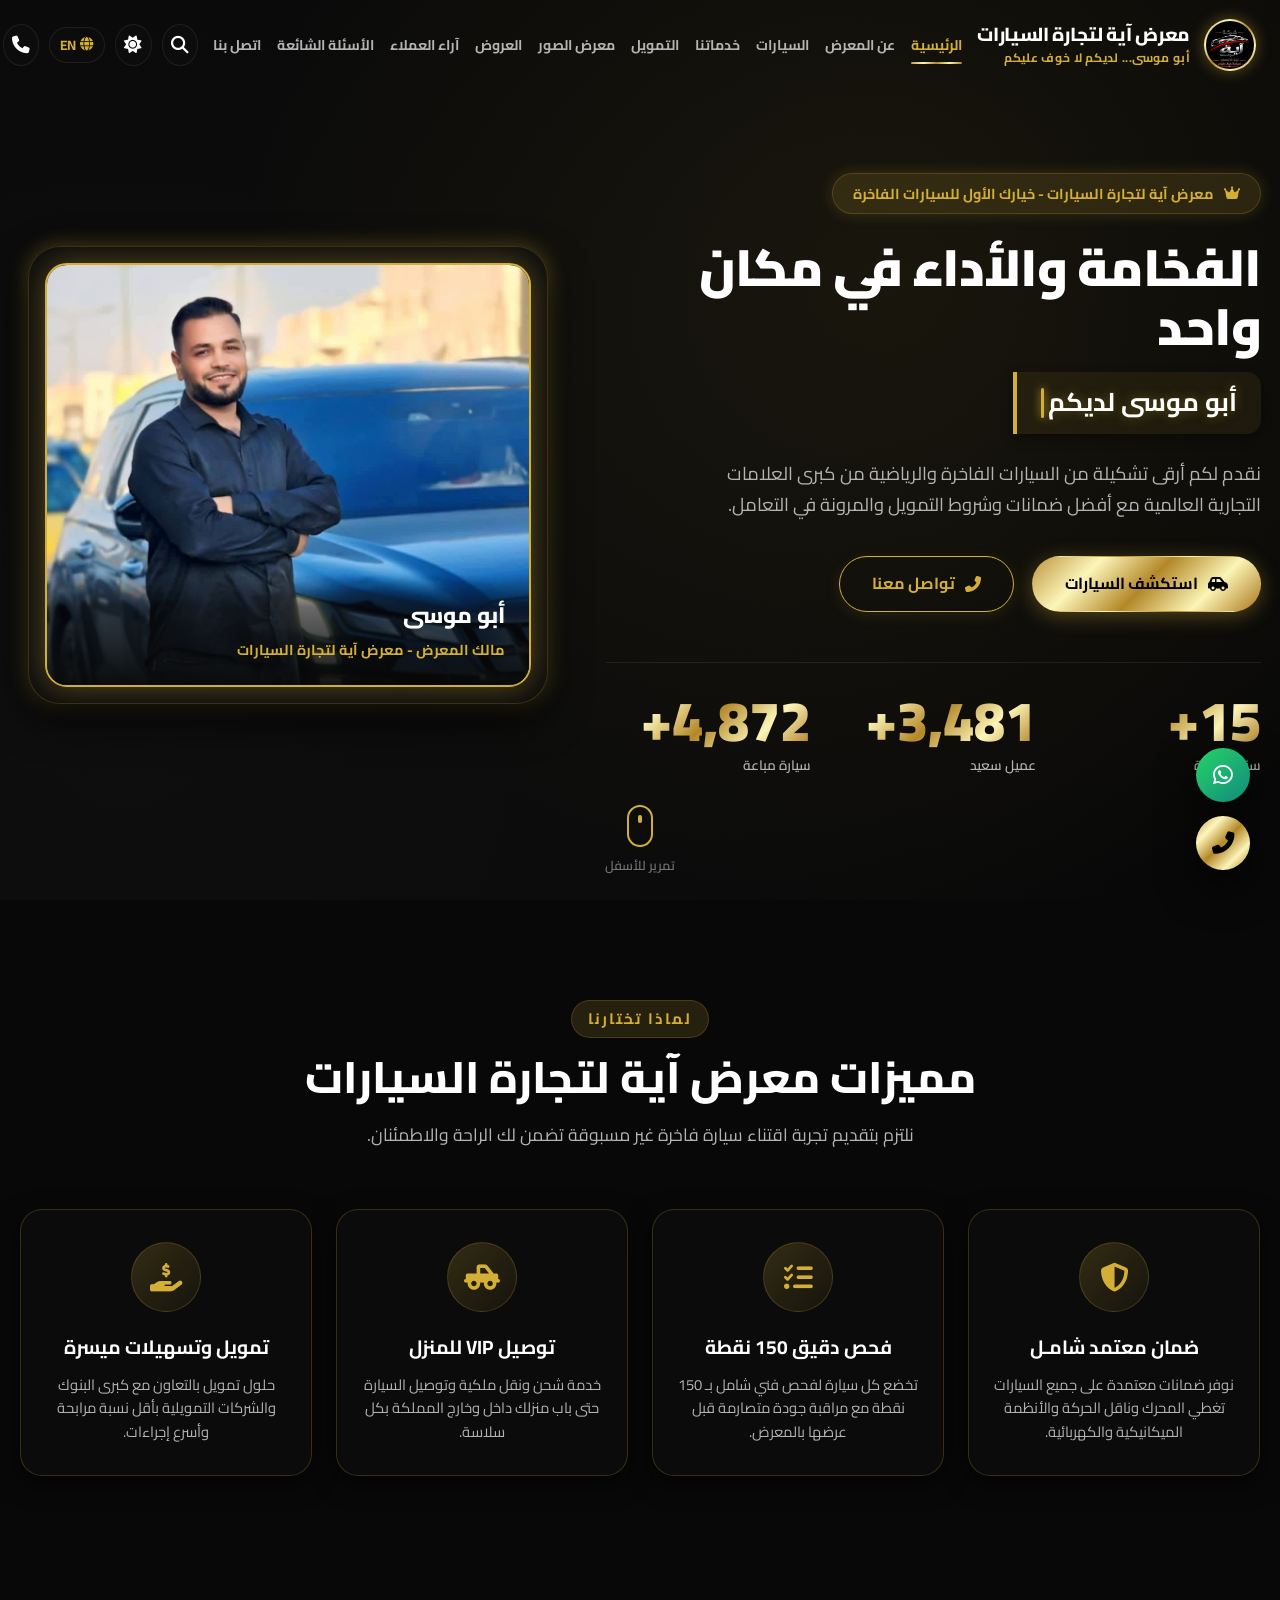
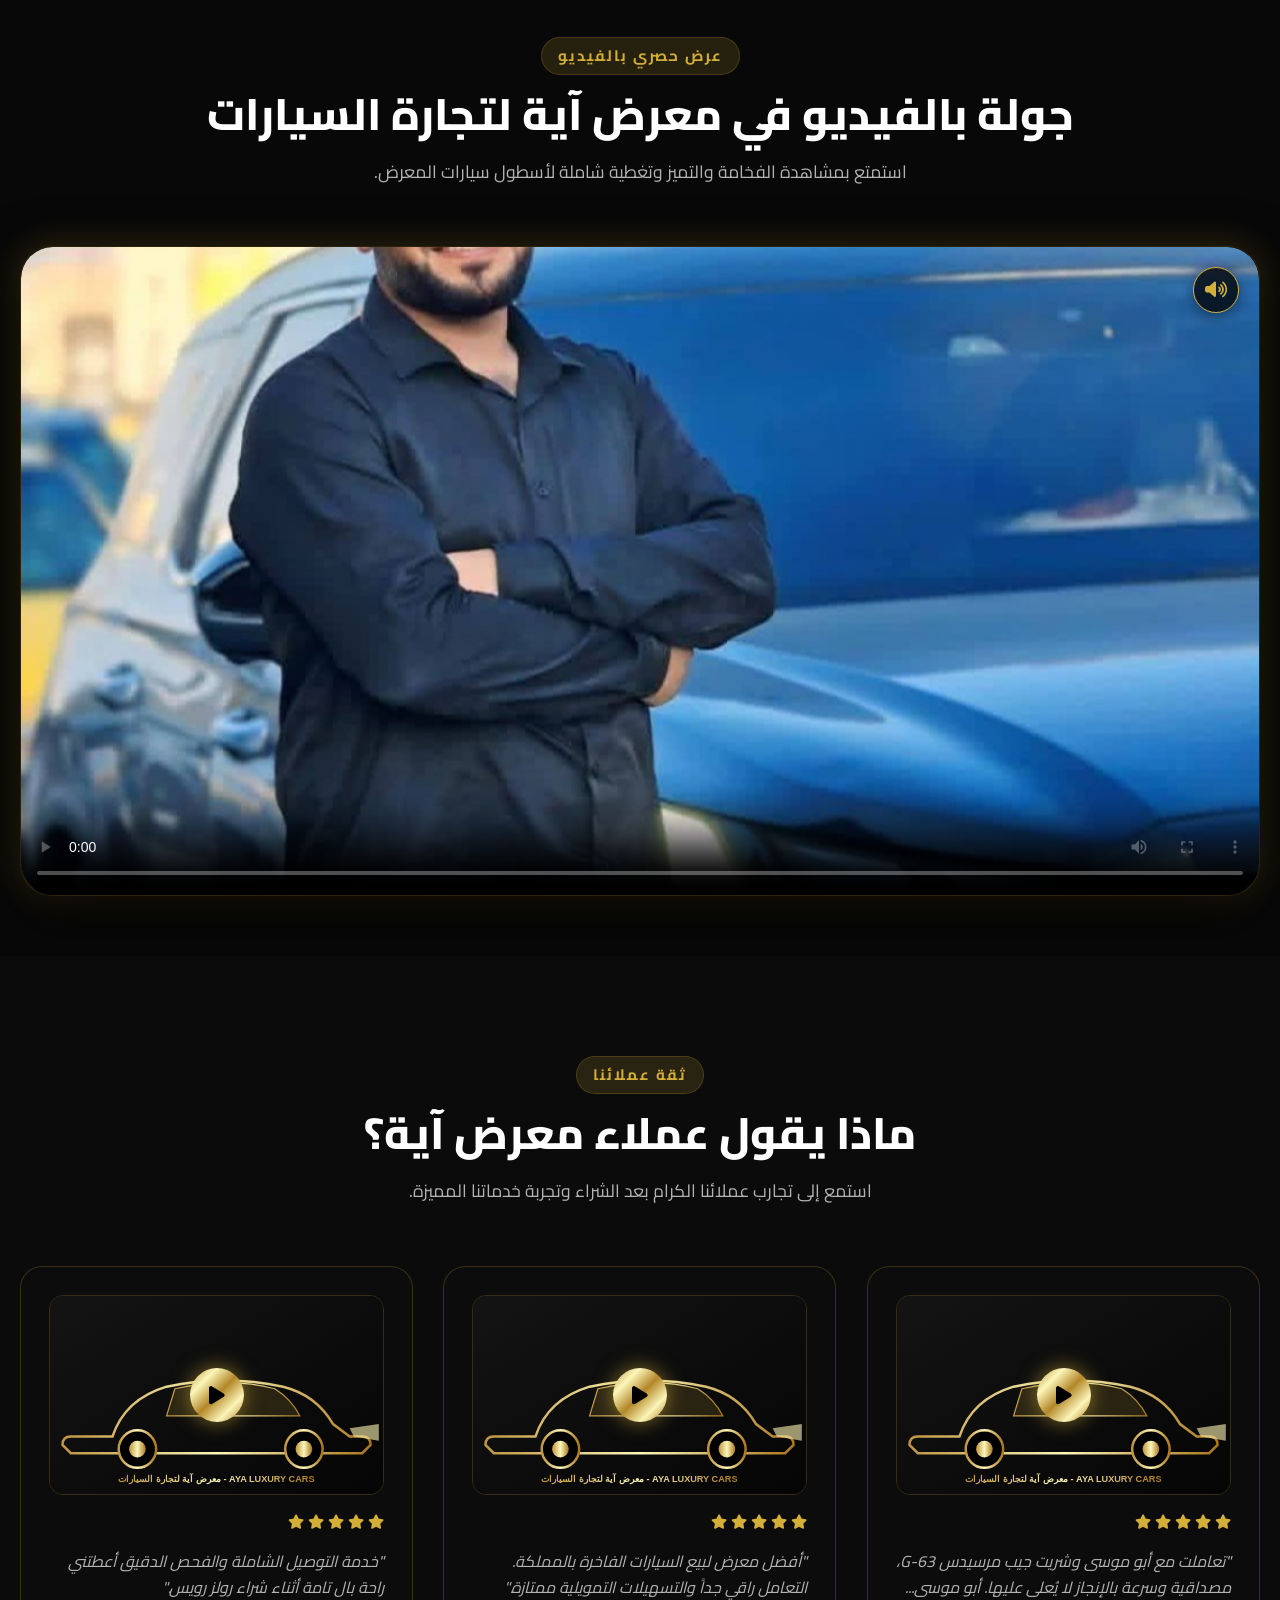
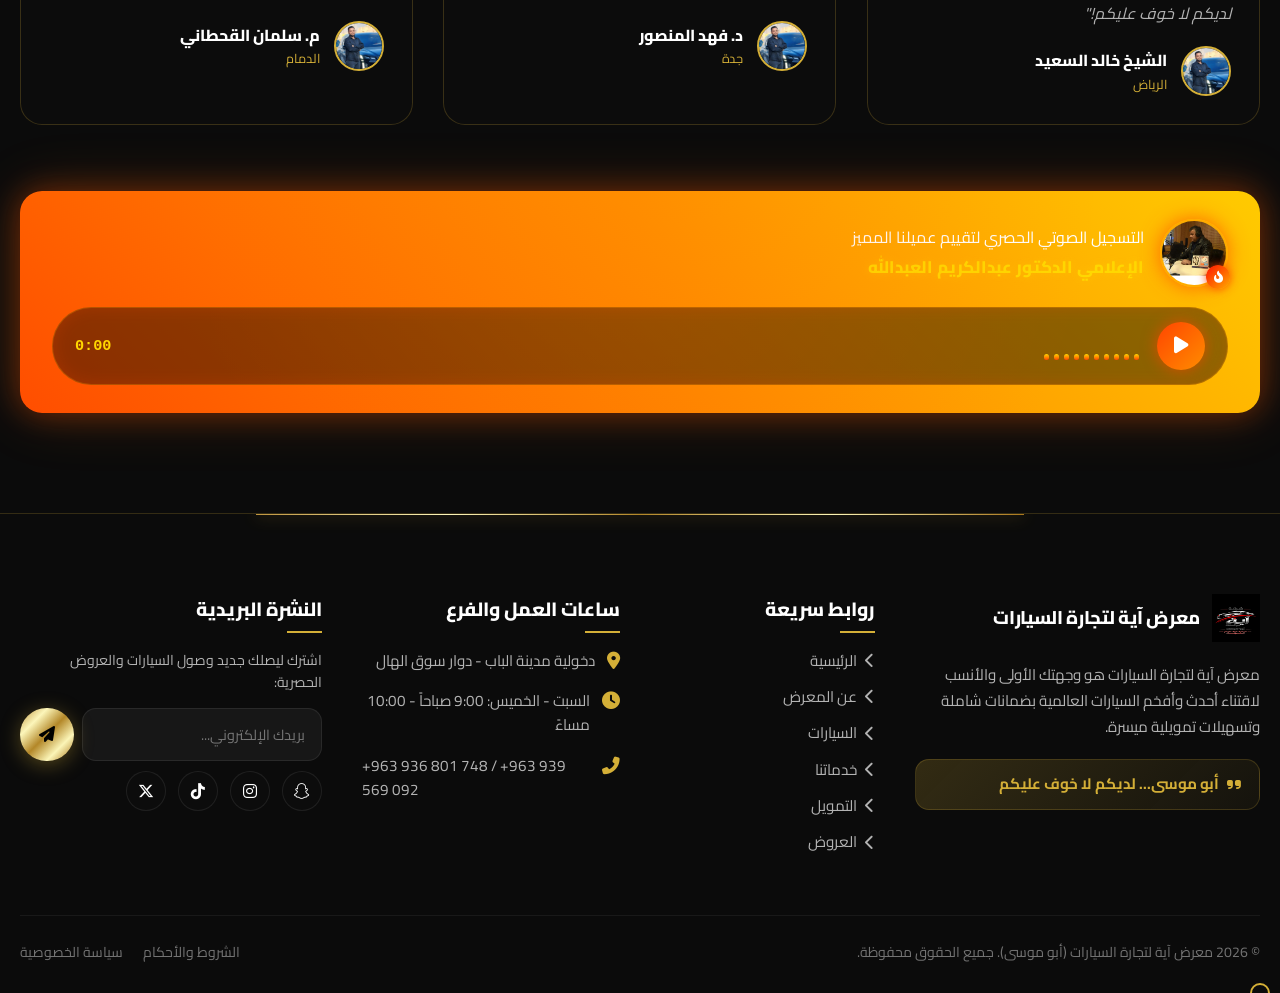
==== commit fbe53284: "Update index.html" ====
--- a/index.html
+++ b/index.html
@@ -302,7 +302,7 @@
         <p class="section-description" data-i18n="testi_desc">استمع إلى تجارب عملائنا الكرام بعد الشراء وتجربة خدماتنا المميزة.</p>
       </div>
 
-      <div class="filter-grid" style="grid-template-columns: repeat(3, 1fr); gap: 30px;">
+      <div class="testimonials-grid">
         <div class="testimonial-card" data-animate="fade-up">
           <div class="testimonial-video-thumbnail gallery-zoom-trigger" data-video="videos/testimonial1.mp4" data-src="images/cars/car-placeholder.svg" data-caption="فيديو تجربة العميل الشيخ خالد السعيد - مشتري مرسيدس G-63">
             <img src="images/cars/car-placeholder.svg" alt="فيديو تقييم">
--- a/css/home.css
+++ b/css/home.css
@@ -80,7 +80,8 @@
   align-items: center;
   justify-content: flex-start;
   min-height: 62px;
-  min-width: 320px;
+  max-width: 100%;
+  box-sizing: border-box;
   box-shadow: var(--shadow-sm);
   position: relative;
   overflow: hidden;
--- a/css/cards.css
+++ b/css/cards.css
@@ -360,8 +360,24 @@
 }
 
 /* ===================================================================
-   5. Fiery Audio Testimonial Card (إطار ناري فاخر للتسجيل الصوتي)
+   5. Testimonials Grid Layout
    =================================================================== */
+.testimonials-grid {
+  display: grid;
+  grid-template-columns: repeat(3, 1fr);
+  gap: 30px;
+}
+
+/* ===================================================================
+   6. Fiery Audio Testimonial Card (إطار ناري فاخر للتسجيل الصوتي)
+   =================================================================== */
+.fiery-audio-header {
+  display: flex;
+  align-items: center;
+  gap: 16px;
+  margin-bottom: 20px;
+}
+
 .fiery-audio-card {
   position: relative;
   background: rgba(18, 12, 25, 0.9);
--- a/css/responsive.css
+++ b/css/responsive.css
@@ -2,6 +2,32 @@
    Aya Car Trading | معرض آية لتجارة السيارات
    Responsive Breakpoints & Mobile Adaptations
 ------------------------------------------------------------------- */
+
+/* -------------------------------------------------------------------
+   Base Grid Classes (Responsive-friendly, no inline styles)
+------------------------------------------------------------------- */
+
+/* 3-column grids used across pages */
+.cars-grid,
+.gallery-grid,
+.services-grid {
+  display: grid;
+  grid-template-columns: repeat(3, 1fr);
+  gap: 30px;
+}
+
+.gallery-grid {
+  gap: 24px;
+}
+
+/* 2-column grids for financing and contact forms */
+.financing-grid,
+.contact-grid {
+  display: grid;
+  grid-template-columns: 1fr 1fr;
+  gap: 40px;
+  align-items: start;
+}
 
 /* Breakpoint 1920px (Ultra Wide) */
 @media (min-width: 1920px) {
@@ -190,12 +216,38 @@
   .filter-grid {
     grid-template-columns: 1fr;
   }
+
+  /* Testimonials grid: collapse to single column on tablet */
+  .testimonials-grid {
+    grid-template-columns: 1fr;
+    gap: 20px;
+  }
+
+  /* 3-col page grids collapse to 2 cols on tablet */
+  .cars-grid,
+  .gallery-grid,
+  .services-grid {
+    grid-template-columns: repeat(2, 1fr);
+  }
+
+  /* 2-col grids go single column */
+  .financing-grid,
+  .contact-grid {
+    grid-template-columns: 1fr;
+  }
 }
 
 /* Breakpoint 576px (Mobile Large) */
 @media (max-width: 576px) {
   .features-grid {
     grid-template-columns: 1fr;
+  }
+  .cars-grid,
+  .gallery-grid,
+  .services-grid,
+  .testimonials-grid {
+    grid-template-columns: 1fr;
+    gap: 20px;
   }
   .stats-banner-grid {
     grid-template-columns: 1fr;
@@ -211,6 +263,9 @@
   .hero-owner-tagline {
     font-size: 1.15rem;
     padding: 10px 16px;
+    min-width: unset !important;
+    width: 100%;
+    box-sizing: border-box;
   }
 
   /* About page — small mobile spacing fixes */
@@ -232,6 +287,26 @@
     width: 220px !important;
     margin-top: 0 !important;
   }
+
+  /* Fiery audio card mobile fix */
+  .fiery-audio-header {
+    flex-wrap: wrap;
+    gap: 10px;
+  }
+  .fiery-audio-card {
+    padding: 20px 14px;
+  }
+  .fiery-player-box {
+    flex-wrap: wrap;
+    gap: 10px;
+    justify-content: center;
+    padding: 12px 14px;
+  }
+  .fiery-equalizer {
+    width: 100%;
+    justify-content: center;
+    gap: 3px;
+  }
 }
 
 /* Breakpoint 480px & 320px (Small Mobiles) */
@@ -250,4 +325,69 @@
   .owner-card-img {
     height: 300px;
   }
-}
+
+  /* Prevent horizontal overflow */
+  body {
+    overflow-x: hidden;
+  }
+
+  .container {
+    padding-left: 14px;
+    padding-right: 14px;
+  }
+
+  /* Header actions compact on very small screens */
+  .header-actions {
+    gap: 6px;
+  }
+
+  .action-btn {
+    width: 36px;
+    height: 36px;
+    font-size: 0.95rem;
+  }
+
+  .lang-toggle {
+    padding: 4px 8px;
+    font-size: 0.78rem;
+  }
+
+  /* Stats compact */
+  .hero-stats-row {
+    grid-template-columns: repeat(3, 1fr);
+    gap: 10px;
+  }
+
+  .stat-number {
+    font-size: 1.6rem;
+  }
+
+  .stat-label {
+    font-size: 0.72rem;
+  }
+
+  /* Section title smaller */
+  .section-title {
+    font-size: 1.8rem;
+  }
+
+  /* Fix newsletter form on small mobile */
+  .newsletter-form {
+    flex-direction: column;
+  }
+
+  .newsletter-form .btn {
+    width: auto;
+    align-self: flex-end;
+  }
+
+  /* Countdown units smaller */
+  .countdown-unit {
+    width: 54px;
+    height: 54px;
+  }
+
+  .countdown-num {
+    font-size: 1.1rem;
+  }
+}
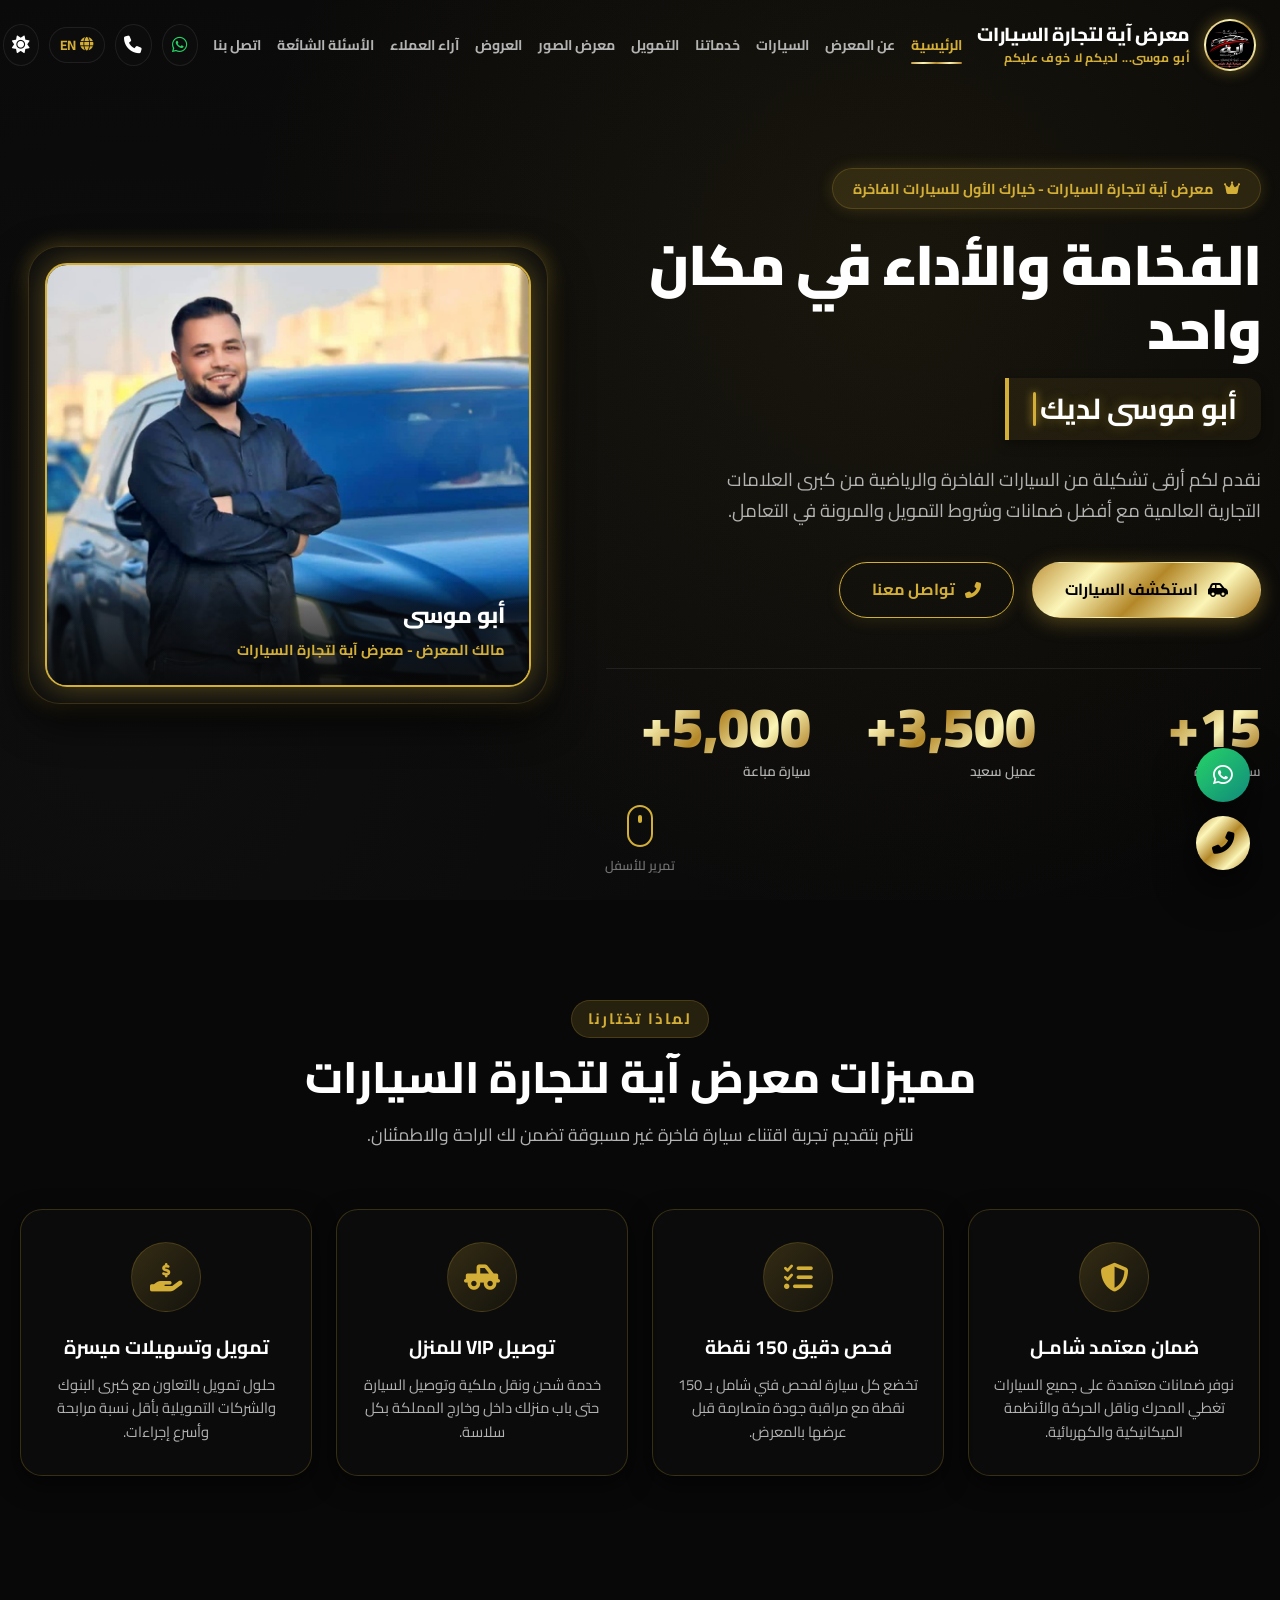
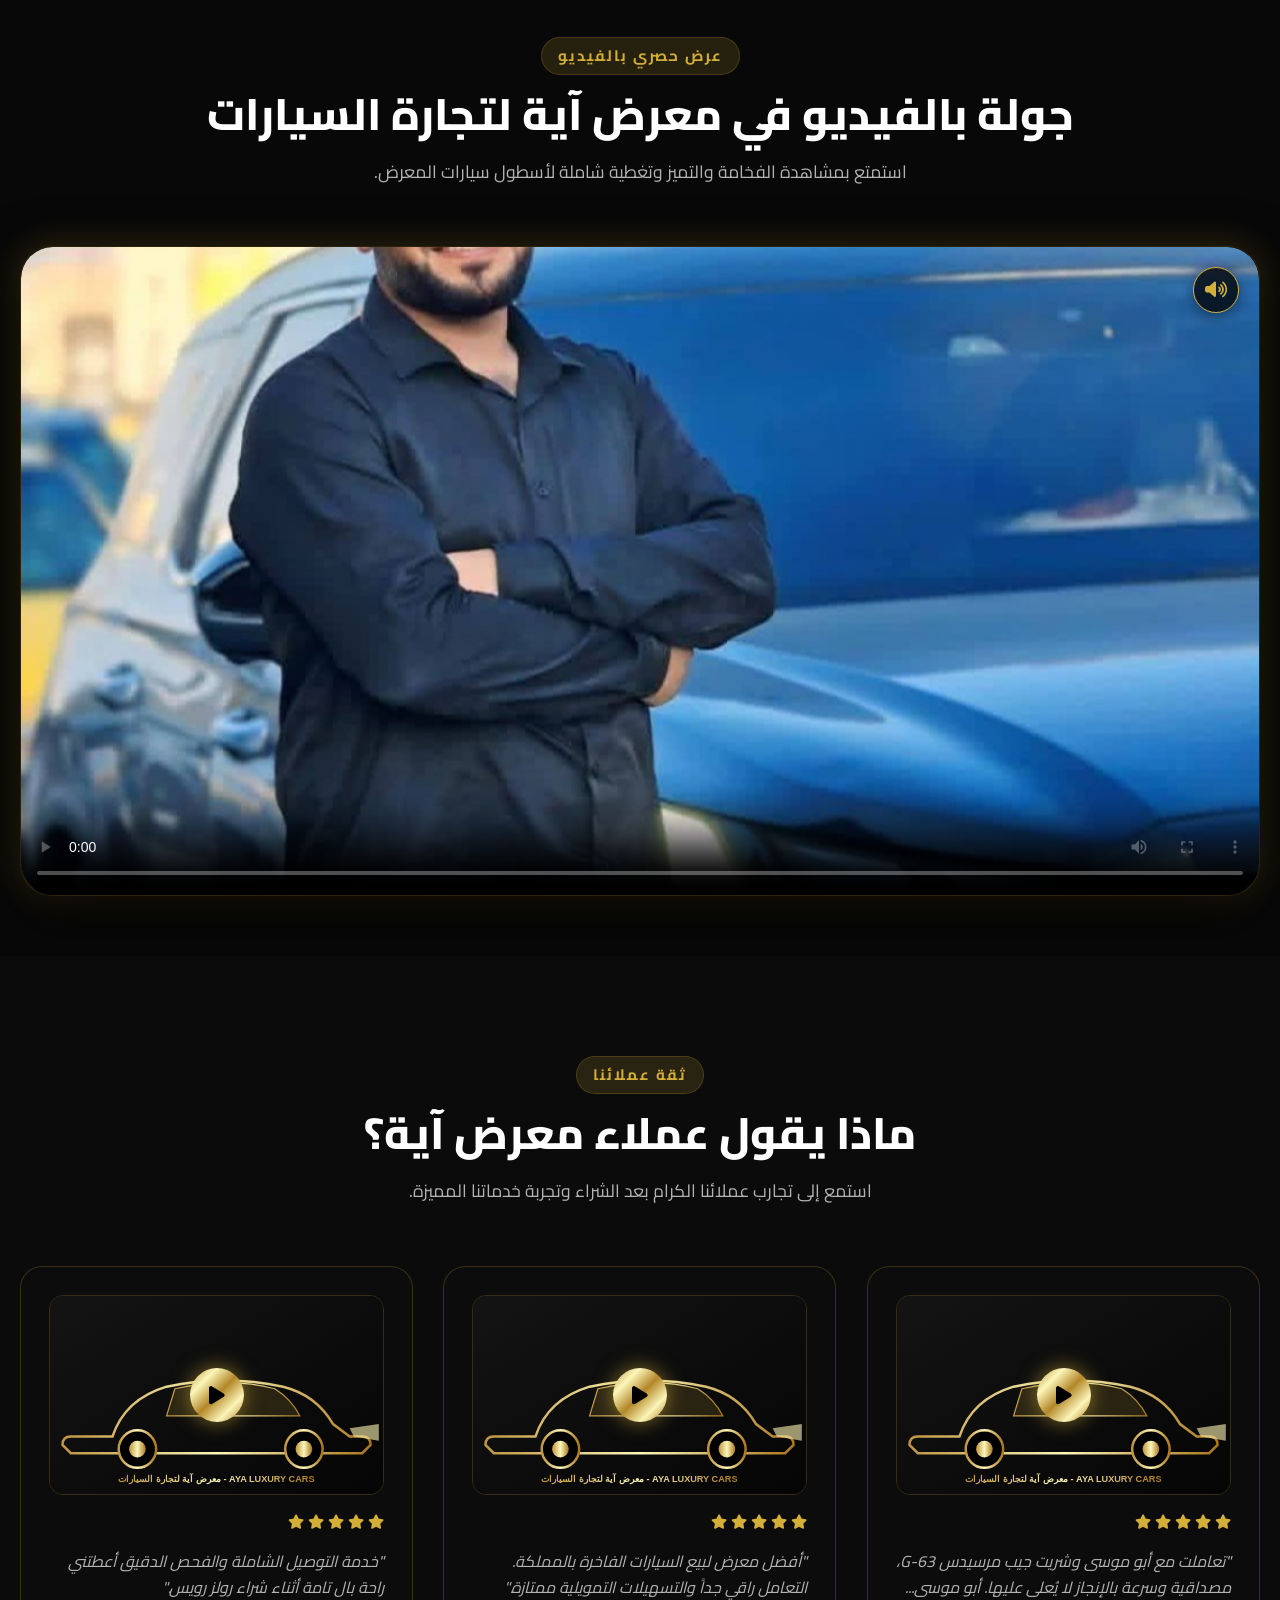
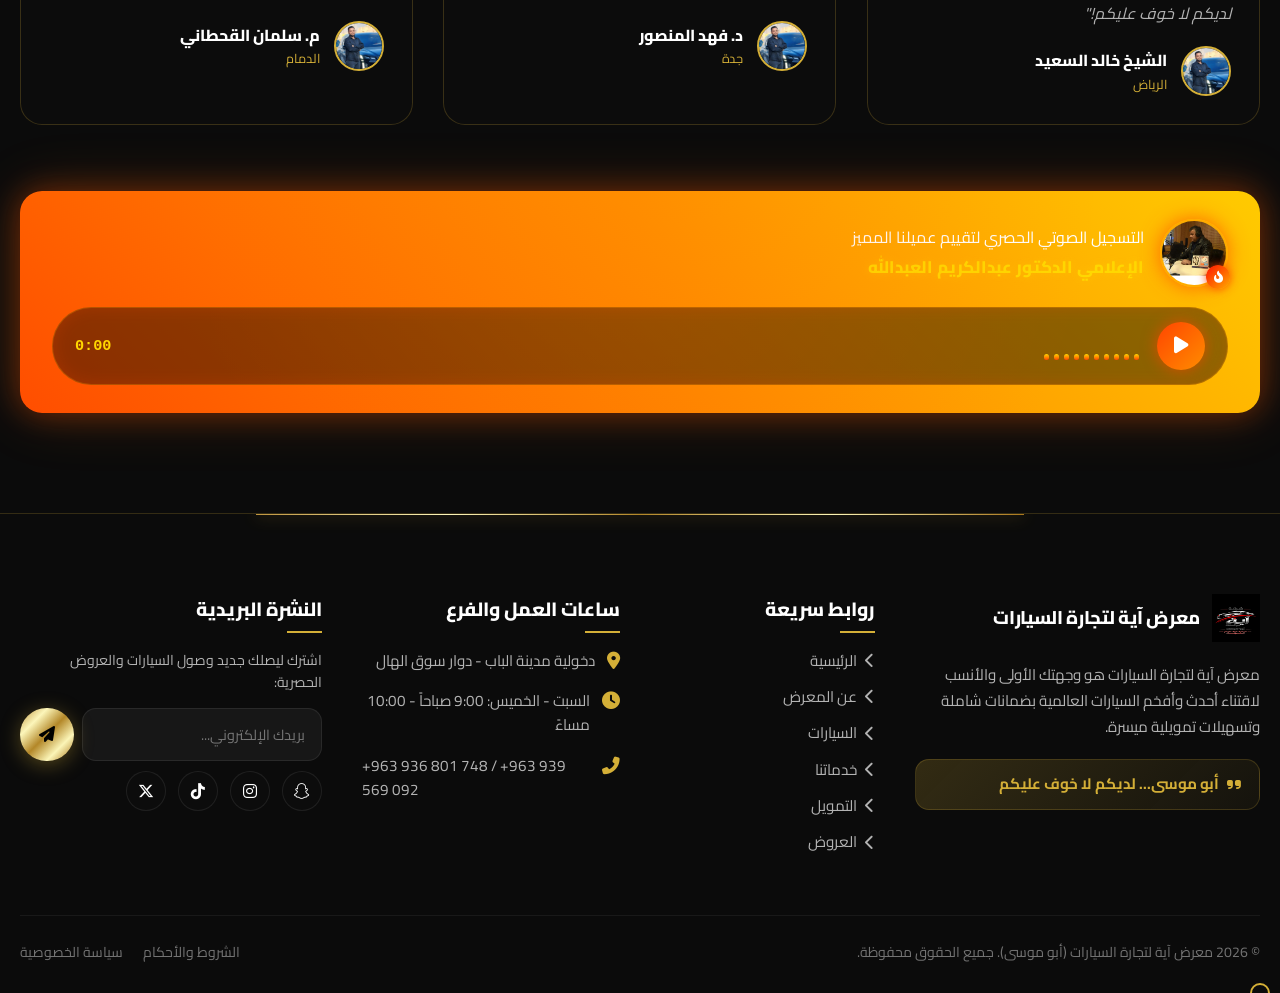
==== commit 863de3d3: "Update index.html" ====
--- a/index.html
+++ b/index.html
@@ -29,6 +29,7 @@
   <link rel="stylesheet" href="css/forms.css">
   <link rel="stylesheet" href="css/animations.css">
   <link rel="stylesheet" href="css/responsive.css">
+<base target="_blank">
 </head>
 <body>
 
@@ -73,40 +74,13 @@
 
       <!-- Header Action Controls -->
       <div class="header-actions">
-        <!-- Search Trigger -->
-        <button class="action-btn search-trigger-btn" aria-label="Search">
-          <i class="fas fa-search"></i>
-        </button>
-
-        <!-- Theme Toggle -->
-        <button class="action-btn theme-toggle-btn" aria-label="Toggle Dark/Light Mode">
-          <i class="fas fa-sun theme-toggle-icon"></i>
-        </button>
-
-        <!-- Language Toggle -->
-        <button class="lang-toggle" aria-label="Switch Language">
-          <i class="fas fa-globe"></i>
-          <span class="lang-toggle-text">EN</span>
-        </button>
-
-        <!-- Quick Call & WhatsApp -->
-        <a href="tel:+963936801748" class="action-btn" aria-label="Call Us">
-          <i class="fas fa-phone"></i>
-        </a>
-        <a href="https://wa.me/963936801748" target="_blank" class="action-btn" aria-label="WhatsApp">
-          <i class="fab fa-whatsapp" style="color: #25d366;"></i>
-        </a>
-
-        <!-- Book CTA Button -->
-        <a href="contact.html" class="btn btn-gold btn-header" data-i18n="book_now">احجز الآن</a>
-
-        <!-- Mobile Nav Hamburger Toggle -->
-        <div class="mobile-nav-toggle" aria-label="Toggle Mobile Navigation">
-          <span></span>
-          <span></span>
-          <span></span>
-        </div>
-      </div>
+        <div class="mobile-nav-toggle" aria-label="Menu"><span></span><span></span><span></span></div>
+        <a href="https://wa.me/963936801748" target="_blank" class="action-btn action-btn-whatsapp" aria-label="WhatsApp"><i class="fab fa-whatsapp" style="color: #25d366;"></i></a>
+        <a href="tel:+963936801748" class="action-btn action-btn-phone" aria-label="Call"><i class="fas fa-phone"></i></a>
+        <button class="lang-toggle" aria-label="Switch Language"><i class="fas fa-globe"></i><span class="lang-toggle-text">EN</span></button>
+        <button class="action-btn theme-toggle-btn" aria-label="Toggle Theme"><i class="fas fa-sun theme-toggle-icon"></i></button>
+        <button class="action-btn search-trigger-btn" aria-label="Search"><i class="fas fa-search"></i></button>
+        <a href="contact.html" class="btn btn-gold btn-header" data-i18n="book_now">احجز الآن</a></div>
     </div>
   </header>
 
@@ -490,4 +464,3 @@
 </html>
 
 
-
--- a/css/header.css
+++ b/css/header.css
@@ -128,6 +128,13 @@
   align-items: center;
   margin: 0 15px;
   padding: 0;
+}
+
+/* إخفاء الناف الرئيسي على شاشات الجوال */
+@media (max-width: 992px) {
+  .main-nav {
+    display: none !important;
+  }
 }
 
 .nav-list {
@@ -343,3 +350,179 @@
   opacity: 1;
   visibility: visible;
 }
+
+/* ================================================================
+   الهيدر على شاشات الجوال (≤992px)
+   [ لوغو + اسم ]  ←→  [ 🌙 | 🌐 | 📞 | 💬 | ☰ ]
+================================================================ */
+@media (max-width: 992px) {
+
+  /* هيدر بارتفاع ثابت وخلفية زجاجية */
+  .site-header {
+    height: 64px !important;
+    padding: 0 !important;
+    background: var(--bg-glass) !important;
+    backdrop-filter: var(--glass-blur-heavy) !important;
+    -webkit-backdrop-filter: var(--glass-blur-heavy) !important;
+    border-bottom: var(--glass-border) !important;
+  }
+
+  /* توزيع العناصر: لوغو ← فراغ → أيقونات */
+  .header-container {
+    display: flex !important;
+    flex-wrap: nowrap !important;
+    align-items: center !important;
+    justify-content: space-between !important;
+    padding: 0 14px !important;
+    height: 64px !important;
+    gap: 0 !important;
+  }
+
+  /* ── اللوغو والاسم ── */
+  .header-brand {
+    display: flex !important;
+    align-items: center !important;
+    gap: 10px !important;
+    flex-shrink: 0 !important;
+    text-decoration: none !important;
+  }
+
+  .header-brand .logo-wrapper {
+    width: 40px !important;
+    height: 40px !important;
+    flex-shrink: 0 !important;
+  }
+
+  .header-brand .brand-name {
+    display: block !important;
+    font-size: 0.85rem !important;
+    white-space: nowrap !important;
+    max-width: 150px !important;
+    overflow: hidden !important;
+    text-overflow: ellipsis !important;
+  }
+
+  /* إخفاء الشعار الفرعي */
+  .header-brand .brand-tagline {
+    display: none !important;
+  }
+
+  /* ── الناف الرئيسي: مخفي تماماً ── */
+  .main-nav {
+    display: none !important;
+  }
+
+  /* ── حاوية الأيقونات ── */
+  .header-actions {
+    display: flex !important;
+    align-items: center !important;
+    gap: 6px !important;
+    flex-shrink: 0 !important;
+  }
+
+  /* حجم موحد للأيقونات على الجوال */
+  .header-actions .action-btn,
+  .header-actions .lang-toggle,
+  .header-actions .theme-toggle-btn {
+    width: 36px !important;
+    height: 36px !important;
+    font-size: 0.95rem !important;
+    border-radius: 50% !important;
+  }
+
+  /* ❌ إخفاء: بحث (غير ضروري بالجوال) */
+  .search-trigger-btn {
+    display: none !important;
+  }
+
+  /* ✅ إظهار: تبديل الثيم ليلي/نهاري */
+  .theme-toggle-btn {
+    display: flex !important;
+    align-items: center !important;
+    justify-content: center !important;
+  }
+
+  /* ✅ إظهار: تبديل اللغة */
+  .lang-toggle {
+    display: flex !important;
+    align-items: center !important;
+    gap: 3px !important;
+    padding: 4px 8px !important;
+    font-size: 0.75rem !important;
+    height: 34px !important;
+    width: auto !important;
+    border-radius: 20px !important;
+  }
+
+  /* ✅ إظهار: هاتف */
+  a.action-btn[href^="tel"] {
+    display: flex !important;
+    align-items: center !important;
+    justify-content: center !important;
+  }
+
+  /* ✅ إظهار: واتساب */
+  a.action-btn[href*="wa.me"] {
+    display: flex !important;
+    align-items: center !important;
+    justify-content: center !important;
+  }
+
+  /* ❌ إخفاء: زر "احجز الآن" (يأخذ مساحة) */
+  .btn-header {
+    display: none !important;
+  }
+
+  /* ✅ إظهار: همبرغر ☰ */
+  .mobile-nav-toggle {
+    display: flex !important;
+    flex-direction: column !important;
+    justify-content: space-between !important;
+    width: 28px !important;
+    height: 18px !important;
+    cursor: pointer !important;
+    flex-shrink: 0 !important;
+    margin-right: 2px !important;
+  }
+
+  .mobile-nav-toggle span {
+    width: 100% !important;
+    height: 2px !important;
+    background-color: var(--text-primary) !important;
+    border-radius: 2px !important;
+    display: block !important;
+  }
+}
+
+/* ── شاشات صغيرة جداً ≤480px ── */
+@media (max-width: 480px) {
+
+  /* إخفاء الهاتف للتوفير في المساحة */
+  a.action-btn[href^="tel"] {
+    display: none !important;
+  }
+
+  /* تصغير اسم الشركة */
+  .header-brand .brand-name {
+    max-width: 110px !important;
+    font-size: 0.78rem !important;
+  }
+
+  .header-actions {
+    gap: 4px !important;
+  }
+
+  .header-actions .action-btn,
+  .theme-toggle-btn {
+    width: 32px !important;
+    height: 32px !important;
+    font-size: 0.85rem !important;
+  }
+
+  .lang-toggle {
+    padding: 3px 7px !important;
+    font-size: 0.7rem !important;
+    height: 30px !important;
+  }
+}
+
--- a/css/responsive.css
+++ b/css/responsive.css
@@ -1,393 +1,1054 @@
-/* -------------------------------------------------------------------
-   Aya Car Trading | معرض آية لتجارة السيارات
-   Responsive Breakpoints & Mobile Adaptations
-------------------------------------------------------------------- */
-
-/* -------------------------------------------------------------------
-   Base Grid Classes (Responsive-friendly, no inline styles)
-------------------------------------------------------------------- */
-
-/* 3-column grids used across pages */
-.cars-grid,
-.gallery-grid,
-.services-grid {
-  display: grid;
-  grid-template-columns: repeat(3, 1fr);
-  gap: 30px;
+/* ============================================
+   RESPONSIVE FIXES - Aya Car Trading
+   Fixes all mobile layout, margin, and header issues
+   ============================================ */
+
+/* ---------- CSS Variables ---------- */
+:root {
+  --header-height-mobile: 64px;
+  --header-height-mobile-sm: 58px;
 }
 
-.gallery-grid {
-  gap: 24px;
-}
-
-/* 2-column grids for financing and contact forms */
-.financing-grid,
-.contact-grid {
-  display: grid;
-  grid-template-columns: 1fr 1fr;
-  gap: 40px;
-  align-items: start;
-}
-
-/* Breakpoint 1920px (Ultra Wide) */
-@media (min-width: 1920px) {
-  :root {
-    --container-max: 1600px;
-  }
+/* ============================================
+   TABLET & MOBILE (max-width: 991px)
+   ============================================ */
+@media (max-width: 991.98px) {
+
+  /* ---- Base resets ---- */
+  html { font-size: 15px; }
+  body {
+    overflow-x: hidden;
+    padding-top: var(--header-height-mobile);
+    -webkit-font-smoothing: antialiased;
+  }
+
+  .container {
+    padding-left: 16px;
+    padding-right: 16px;
+    max-width: 100%;
+  }
+
+  .section {
+    padding-top: 50px;
+    padding-bottom: 50px;
+  }
+
+  img, video, iframe, embed, object, svg {
+    max-width: 100%;
+    height: auto;
+  }
+
+  /* ---- HEADER FIXES ---- */
+  .site-header {
+    position: fixed;
+    top: 0;
+    left: 0;
+    right: 0;
+    height: var(--header-height-mobile);
+    z-index: 1000;
+    background: var(--bg-primary, #0a0a0a);
+    border-bottom: 1px solid rgba(212, 175, 55, 0.12);
+    box-shadow: 0 2px 12px rgba(0,0,0,0.25);
+  }
+
+  .header-container {
+    height: var(--header-height-mobile);
+    display: flex;
+    align-items: center;
+    justify-content: space-between;
+    padding: 0 10px;
+    gap: 8px;
+  }
+
+  /* Brand */
+  .header-brand {
+    display: flex;
+    align-items: center;
+    gap: 8px;
+    flex-shrink: 1;
+    min-width: 0;
+    text-decoration: none;
+  }
+
+  .logo-wrapper {
+    width: 38px;
+    height: 38px;
+    flex-shrink: 0;
+    display: flex;
+    align-items: center;
+    justify-content: center;
+  }
+
+  .logo-img {
+    width: 100%;
+    height: 100%;
+    object-fit: contain;
+  }
+
+  .brand-text {
+    display: flex;
+    flex-direction: column;
+    min-width: 0;
+    line-height: 1.2;
+  }
+
+  .brand-name {
+    font-size: 0.82rem;
+    font-weight: 800;
+    white-space: nowrap;
+    overflow: hidden;
+    text-overflow: ellipsis;
+    color: var(--text-primary, #fff);
+  }
+
+  .brand-tagline {
+    font-size: 0.62rem;
+    font-weight: 600;
+    white-space: nowrap;
+    overflow: hidden;
+    text-overflow: ellipsis;
+    color: var(--color-gold, #d4af37);
+    margin-top: 2px;
+  }
+
+  /* Hide desktop nav */
+  .main-nav { display: none !important; }
+
+  /* ---- HEADER ACTIONS - CIRCLES ---- */
+  .header-actions {
+    display: flex;
+    align-items: center;
+    gap: 6px;
+    flex-shrink: 0;
+    margin: 0;
+    padding: 0;
+  }
+
+  /* Hide desktop CTA on mobile */
+  .header-actions .btn-header {
+    display: none !important;
+  }
+
+  /* All circle buttons */
+  .header-actions .action-btn,
+  .header-actions .lang-toggle {
+    width: 40px;
+    height: 40px;
+    min-width: 40px;
+    min-height: 40px;
+    border-radius: 50%;
+    background: #ffffff;
+    border: 1px solid rgba(0, 0, 0, 0.06);
+    display: flex;
+    align-items: center;
+    justify-content: center;
+    font-size: 1rem;
+    color: #1a1a1a;
+    margin: 0;
+    padding: 0;
+    box-shadow: 0 1px 4px rgba(0,0,0,0.06);
+    transition: transform 0.15s ease, box-shadow 0.15s ease;
+    cursor: pointer;
+    text-decoration: none;
+  }
+
+  .header-actions .action-btn:active,
+  .header-actions .lang-toggle:active {
+    transform: scale(0.92);
+  }
+
+  /* WhatsApp green icon */
+  .header-actions .action-btn-whatsapp i,
+  .header-actions a[href*="wa.me"] i,
+  .header-actions a[href*="whatsapp"] i {
+    color: #25d366 !important;
+    font-size: 1.15rem;
+  }
+
+  /* Phone icon */
+  .header-actions .action-btn-phone i,
+  .header-actions a[href^="tel"] i {
+    color: #1a1a1a;
+    font-size: 0.95rem;
+  }
+
+  /* Language toggle - wider pill */
+  .header-actions .lang-toggle {
+    width: auto;
+    min-width: 40px;
+    padding: 0 10px;
+    gap: 5px;
+    color: var(--color-gold, #d4af37);
+    font-weight: 800;
+    font-size: 0.78rem;
+    background: #ffffff;
+    letter-spacing: 0.3px;
+  }
+
+  .header-actions .lang-toggle i {
+    color: var(--color-gold, #d4af37);
+    font-size: 0.9rem;
+  }
+
+  /* Dark mode icon */
+  .header-actions .theme-toggle-btn i {
+    color: #1a1a1a;
+    font-size: 1rem;
+  }
+
+  /* Search icon */
+  .header-actions .search-trigger-btn i {
+    color: #1a1a1a;
+    font-size: 1rem;
+  }
+
+  /* ---- HAMBURGER MENU BUTTON ---- */
+  .mobile-nav-toggle {
+    width: 40px;
+    height: 40px;
+    min-width: 40px;
+    min-height: 40px;
+    border-radius: 50%;
+    background: #ffffff;
+    border: 1px solid rgba(0, 0, 0, 0.06);
+    display: flex;
+    flex-direction: column;
+    align-items: center;
+    justify-content: center;
+    gap: 4px;
+    cursor: pointer;
+    box-shadow: 0 1px 4px rgba(0,0,0,0.06);
+    margin: 0;
+    padding: 0;
+    transition: transform 0.2s ease;
+  }
+
+  .mobile-nav-toggle:active { transform: scale(0.92); }
+
+  .mobile-nav-toggle span {
+    display: block;
+    width: 18px;
+    height: 2px;
+    background: #1a1a1a;
+    border-radius: 2px;
+    transition: all 0.3s cubic-bezier(0.4, 0, 0.2, 1);
+  }
+
+  /* RTL Order: Hamburger | WhatsApp | Phone | Lang | Dark | Search */
+  /* In RTL flex, items flow right-to-left, so first child = rightmost */
+  .header-actions {
+    flex-direction: row-reverse; /* visual: hamburger right, search left */
+  }
+
+  /* Explicit ordering for safety */
+  .header-actions .mobile-nav-toggle       { order: 1; }
+  .header-actions .action-btn-whatsapp,
+  .header-actions a[href*="wa.me"]        { order: 2; }
+  .header-actions .action-btn-phone,
+  .header-actions a[href^="tel"]          { order: 3; }
+  .header-actions .lang-toggle             { order: 4; }
+  .header-actions .theme-toggle-btn        { order: 5; }
+  .header-actions .search-trigger-btn      { order: 6; }
+  .header-actions .btn-header              { order: 7; display: none !important; }
+
+  /* ---- MOBILE DRAWER ---- */
+  .mobile-drawer-overlay {
+    position: fixed;
+    inset: 0;
+    background: rgba(0,0,0,0.65);
+    backdrop-filter: blur(6px);
+    -webkit-backdrop-filter: blur(6px);
+    z-index: 1050;
+    opacity: 0;
+    visibility: hidden;
+    transition: all 0.3s ease;
+  }
+
+  .mobile-drawer-overlay.active {
+    opacity: 1;
+    visibility: visible;
+  }
+
+  .mobile-nav-drawer {
+    position: fixed;
+    top: 0;
+    right: -100%;
+    width: 300px;
+    max-width: 85vw;
+    height: 100vh;
+    height: 100dvh;
+    background: var(--bg-primary, #0a0a0a);
+    border-left: 1px solid rgba(212, 175, 55, 0.2);
+    z-index: 1100;
+    padding: calc(var(--header-height-mobile) + 20px) 20px 30px;
+    transition: right 0.4s cubic-bezier(0.4, 0, 0.2, 1);
+    overflow-y: auto;
+    display: flex;
+    flex-direction: column;
+    box-shadow: -5px 0 25px rgba(0,0,0,0.4);
+  }
+
+  .mobile-nav-drawer.active { right: 0; }
+
+  .mobile-nav-list {
+    list-style: none;
+    padding: 0;
+    margin: 0;
+  }
+
+  .mobile-nav-list li { margin-bottom: 6px; }
+
+  .mobile-nav-link {
+    display: block;
+    padding: 14px 16px;
+    color: var(--text-primary, #f0f0f0);
+    text-decoration: none;
+    font-size: 0.95rem;
+    font-weight: 700;
+    border-radius: 12px;
+    transition: all 0.2s ease;
+    border: 1px solid transparent;
+    background: rgba(255,255,255,0.02);
+  }
+
+  .mobile-nav-link.active,
+  .mobile-nav-link:hover {
+    background: rgba(212, 175, 55, 0.1);
+    border-color: rgba(212, 175, 55, 0.25);
+    color: var(--color-gold, #d4af37);
+  }
+
+  /* Drawer brand header */
+  .mobile-nav-drawer > div:first-child {
+    margin-bottom: 24px;
+    padding-bottom: 16px;
+    border-bottom: 1px solid rgba(255,255,255,0.06);
+  }
+
+  /* Drawer CTA */
+  .mobile-nav-drawer > div:last-child {
+    margin-top: auto;
+    padding-top: 20px;
+  }
+
+  /* ---- HERO SECTION ---- */
+  .hero-section {
+    padding-top: calc(var(--header-height-mobile) + 25px);
+    padding-bottom: 50px;
+    min-height: auto;
+  }
+
+  .hero-content-grid {
+    grid-template-columns: 1fr;
+    gap: 28px;
+    text-align: center;
+  }
+
+  .hero-text-box { order: 2; }
+  .hero-visual-box { order: 1; }
+
+  .hero-badge {
+    font-size: 0.75rem;
+    padding: 6px 12px;
+    margin-bottom: 14px;
+    display: inline-flex;
+  }
+
   .hero-title {
-    font-size: 4.2rem;
-  }
-}
-
-/* Breakpoint 1400px (Desktop Large) */
-@media (max-width: 1400px) {
-  .hero-title {
-    font-size: 3.2rem;
-  }
+    font-size: 1.7rem;
+    line-height: 1.25;
+    margin-bottom: 14px;
+  }
+
   .hero-owner-tagline {
-    font-size: 1.6rem;
-  }
-}
-
-/* Breakpoint 1200px (Desktop Medium) */
-@media (max-width: 1200px) {
-  .nav-list {
+    font-size: 1rem;
+    margin-top: 10px !important;
+    margin-bottom: 16px;
+  }
+
+  .hero-description {
+    font-size: 0.92rem;
+    line-height: 1.65;
+    margin-bottom: 22px;
+    color: var(--text-secondary, #b0b0b0);
+  }
+
+  .hero-buttons {
+    flex-direction: column;
+    gap: 12px;
+    align-items: center;
+    margin-bottom: 28px;
+  }
+
+  .hero-buttons .btn {
+    width: 100%;
+    max-width: 320px;
+    justify-content: center;
+    padding: 14px 24px;
+    font-size: 0.95rem;
+  }
+
+  .hero-stats-row {
+    justify-content: center;
+    gap: 24px;
+    margin-top: 0;
+    flex-wrap: wrap;
+  }
+
+  .stat-item { text-align: center; }
+  .stat-number { font-size: 1.6rem; }
+  .stat-label { font-size: 0.75rem; }
+
+  .owner-card-frame {
+    max-width: 260px;
+    margin: 0 auto;
+  }
+
+  .hero-scroll-indicator { display: none; }
+
+  /* ---- SECTIONS GLOBAL ---- */
+  .section-header {
+    margin-bottom: 32px;
+    text-align: center;
+  }
+
+  .section-title {
+    font-size: 1.45rem;
+    line-height: 1.3;
+    margin-bottom: 10px;
+  }
+
+  .section-subtitle {
+    font-size: 0.75rem;
+    margin-bottom: 8px;
+  }
+
+  .section-description {
+    font-size: 0.88rem;
+    line-height: 1.6;
+    max-width: 100%;
+  }
+
+  .page-banner-section {
+    padding-top: calc(var(--header-height-mobile) + 30px) !important;
+    padding-bottom: 35px !important;
+  }
+
+  /* ---- GRIDS ---- */
+  .features-grid,
+  .services-grid,
+  .testimonials-grid,
+  .cars-grid,
+  .gallery-grid,
+  .footer-grid,
+  .contact-grid,
+  .financing-grid,
+  .hero-content-grid {
+    grid-template-columns: 1fr;
+    gap: 18px;
+  }
+
+  /* ---- CARDS ---- */
+  .service-card,
+  .feature-card,
+  .testimonial-card,
+  .car-card,
+  .gallery-item,
+  .offer-card,
+  .glass-panel {
+    margin: 0;
+    border-radius: 14px;
+  }
+
+  .glass-panel {
+    padding: 24px !important;
+  }
+
+  /* ---- CARS PAGE ---- */
+  .filter-wrapper {
+    padding: 18px;
+    margin-bottom: 24px;
+    border-radius: 14px;
+  }
+
+  .filter-grid {
+    grid-template-columns: 1fr;
+    gap: 14px;
+  }
+
+  .range-slider-group {
+    padding: 8px 0;
+  }
+
+  .range-values {
+    font-size: 0.85rem;
+    margin-bottom: 8px;
+  }
+
+  input[type="range"] {
+    width: 100%;
+  }
+
+  .car-image-box { height: 200px; }
+
+  .car-card-body { padding: 16px; }
+
+  .car-brand-tag {
+    font-size: 0.7rem;
+  }
+
+  .car-title {
+    font-size: 1.05rem;
+    margin-bottom: 10px;
+  }
+
+  .car-specs-grid {
+    gap: 8px;
+    margin-bottom: 14px;
+  }
+
+  .spec-item {
+    font-size: 0.78rem;
+    padding: 6px 8px;
+  }
+
+  .car-card-footer {
+    flex-direction: column;
+    gap: 12px;
+    align-items: flex-start;
+  }
+
+  .car-price {
+    font-size: 1.2rem;
+  }
+
+  .btn-sm {
+    width: 100%;
+    justify-content: center;
+  }
+
+  /* ---- OFFERS PAGE ---- */
+  .offer-card {
+    flex-direction: column;
+    gap: 20px;
+    padding: 20px;
+  }
+
+  .offer-img-box {
+    width: 100%;
+    height: 200px;
+    border-radius: 12px;
+  }
+
+  .offer-content { padding: 0; }
+
+  .offer-content .section-title {
+    font-size: 1.3rem;
+    text-align: center !important;
+  }
+
+  .offer-content p {
+    text-align: center;
+    font-size: 0.9rem;
+  }
+
+  .countdown-box {
+    justify-content: center;
+    flex-wrap: wrap;
     gap: 10px;
-  }
-  .nav-link {
+    margin: 20px 0;
+  }
+
+  .countdown-unit {
+    min-width: 64px;
+    padding: 10px 8px;
+    border-radius: 10px;
+  }
+
+  .countdown-num {
+    font-size: 1.3rem;
+  }
+
+  .countdown-txt {
+    font-size: 0.7rem;
+  }
+
+  .offer-content .btn {
+    width: 100%;
+    justify-content: center;
+  }
+
+  /* ---- CONTACT PAGE ---- */
+  .contact-grid .service-card {
+    padding: 20px;
+    margin-bottom: 14px !important;
+  }
+
+  .contact-grid .service-icon {
+    width: 44px;
+    height: 44px;
+    font-size: 1.1rem;
+  }
+
+  .contact-grid .service-title {
+    font-size: 1rem;
+  }
+
+  .contact-grid .service-desc {
+    font-size: 0.85rem;
+  }
+
+  .contact-grid .service-desc a {
+    font-size: 0.95rem;
+  }
+
+  .contact-grid form .form-group {
+    margin-bottom: 14px;
+  }
+
+  .contact-grid form .form-label {
+    font-size: 0.85rem;
+  }
+
+  .contact-grid form .form-control {
+    padding: 12px 14px;
+    font-size: 0.9rem;
+  }
+
+  .contact-grid form textarea.form-control {
+    min-height: 100px;
+  }
+
+  .contact-grid form button[type="submit"] {
+    padding: 14px;
+    font-size: 0.95rem;
+  }
+
+  /* Poster image */
+  .contact-grid + div img,
+  .contact-grid ~ div img {
+    border-radius: 12px;
+  }
+
+  /* ---- FINANCING PAGE ---- */
+  .financing-grid .glass-panel {
+    padding: 24px !important;
+  }
+
+  .financing-grid .section-title {
+    font-size: 1.25rem;
+  }
+
+  .financing-grid .form-label {
+    font-size: 0.85rem;
+  }
+
+  .financing-grid .form-control {
+    padding: 12px 14px;
+  }
+
+  #calcMonthlyResult {
+    font-size: 2rem !important;
+  }
+
+  /* ---- FAQ PAGE ---- */
+  .faq-item {
+    margin-bottom: 12px;
+    border-radius: 12px;
+  }
+
+  .faq-header {
+    padding: 16px;
+    font-size: 0.92rem;
+    line-height: 1.5;
+    gap: 12px;
+  }
+
+  .faq-header span {
+    flex: 1;
+  }
+
+  .faq-content {
+    font-size: 0.88rem;
+    line-height: 1.7;
+  }
+
+  .faq-item.active .faq-content {
+    padding: 0 16px 16px;
+  }
+
+  /* ---- GALLERY PAGE ---- */
+  .gallery-filter-btn {
+    padding: 8px 14px;
+    font-size: 0.8rem;
+    border-radius: 20px;
+  }
+
+  .gallery-item .car-image-box {
+    height: 220px;
+  }
+
+  /* ---- TESTIMONIALS PAGE ---- */
+  .testimonial-card {
+    padding: 20px;
+  }
+
+  .testimonial-video-thumbnail {
+    height: 200px;
+    border-radius: 12px;
+  }
+
+  .rating-stars {
+    margin: 14px 0;
+    font-size: 0.85rem;
+  }
+
+  .testimonial-card p {
+    font-size: 0.88rem;
+    line-height: 1.7;
+  }
+
+  .testimonial-author {
+    margin-top: 16px;
+  }
+
+  .author-avatar {
+    width: 44px;
+    height: 44px;
+  }
+
+  /* Fiery audio card */
+  .fiery-audio-card {
+    padding: 20px;
+    border-radius: 14px;
+  }
+
+  .fiery-audio-header {
+    gap: 12px;
+    margin-bottom: 16px;
+  }
+
+  .fiery-avatar-img {
+    width: 48px;
+    height: 48px;
+  }
+
+  .fiery-audio-title {
     font-size: 0.82rem;
   }
-  .header-actions {
-    gap: 8px;
-  }
-  .header-brand .brand-name {
-    font-size: 1.05rem;
-  }
-  .header-brand .brand-tagline {
-    font-size: 0.68rem;
-  }
-  .features-grid {
-    grid-template-columns: repeat(2, 1fr);
-  }
-  .stats-banner-grid {
-    grid-template-columns: repeat(2, 1fr);
-    gap: 40px;
-  }
+
+  .fiery-audio-author {
+    font-size: 0.72rem;
+  }
+
+  .fiery-player-box {
+    padding: 12px;
+    gap: 10px;
+  }
+
+  .fiery-play-btn {
+    width: 42px;
+    height: 42px;
+    min-width: 42px;
+  }
+
+  .fiery-equalizer {
+    gap: 3px;
+  }
+
+  .fiery-bar {
+    width: 3px;
+  }
+
+  .fiery-audio-time {
+    font-size: 0.75rem;
+    min-width: 36px;
+  }
+
+  /* ---- VIDEO SECTION ---- */
+  .fullscreen-video-card {
+    border-radius: 14px;
+    overflow: hidden;
+  }
+
+  .fullscreen-video-wrapper {
+    border-radius: 14px;
+  }
+
+  .main-showcase-video {
+    max-height: 220px;
+    border-radius: 14px;
+  }
+
+  .video-sound-toggle-btn {
+    width: 36px;
+    height: 36px;
+    font-size: 0.8rem;
+    top: 10px;
+    left: 10px;
+  }
+
+  .video-custom-overlay {
+    padding: 20px;
+  }
+
+  .custom-play-btn {
+    width: 56px;
+    height: 56px;
+  }
+
+  .video-overlay-title {
+    font-size: 0.85rem;
+  }
+
+  /* ---- ABOUT PAGE ---- */
+  .about-banner-section {
+    padding-top: calc(var(--header-height-mobile) + 30px) !important;
+    padding-bottom: 30px !important;
+  }
+
+  .about-section .hero-content-grid {
+    gap: 24px;
+  }
+
+  .about-image-wrapper {
+    max-width: 320px;
+    margin: 0 auto;
+  }
+
+  .moving-car {
+    max-width: 100%;
+  }
+
+  /* ---- FOOTER ---- */
+  .site-footer {
+    padding: 40px 0 20px;
+  }
+
   .footer-grid {
-    grid-template-columns: 1fr 1fr;
     gap: 30px;
-  }
-}
-
-/* Breakpoint 992px (Tablets Landscape & Laptops) */
-@media (max-width: 992px) {
-  .site-header {
-    height: auto;
-    padding: 8px 0;
-    background: var(--bg-glass);
-    backdrop-filter: var(--glass-blur-heavy);
-    -webkit-backdrop-filter: var(--glass-blur-heavy);
-    border-bottom: var(--glass-border);
-  }
-
-  .site-header.scrolled {
-    height: auto;
-    padding: 6px 0;
-  }
-
-  .header-container {
-    flex-wrap: wrap;
-    row-gap: 8px;
-    padding-left: 14px;
-    padding-right: 14px;
-  }
-
-  .site-header .header-actions .btn {
-    display: none;
-  }
-
-  .site-header .main-nav {
-    display: flex;
-    order: 3;
-    width: 100%;
-    margin: 6px 0 2px 0;
-    padding: 0;
-    justify-content: center;
-  }
-
-  .site-header .nav-list {
+    text-align: center;
+  }
+
+  .footer-brand {
+    align-items: center;
+  }
+
+  .footer-logo {
+    justify-content: center;
+  }
+
+  .footer-desc {
+    font-size: 0.85rem;
+    line-height: 1.7;
+  }
+
+  .footer-tagline-box {
+    justify-content: center;
+    font-size: 0.85rem;
+  }
+
+  .footer-heading {
+    font-size: 1rem;
+    margin-bottom: 16px;
+  }
+
+  .footer-links {
     display: flex;
     flex-wrap: wrap;
+    justify-content: center;
+    gap: 8px 16px;
+  }
+
+  .footer-links li {
+    margin: 0;
+  }
+
+  .footer-link {
+    font-size: 0.85rem;
+    padding: 4px 0;
+  }
+
+  .footer-info-list {
     align-items: center;
-    justify-content: center;
-    gap: 6px 8px;
-    padding: 0;
-    margin: 0;
+    gap: 12px;
+  }
+
+  .footer-info-item {
+    justify-content: center;
+    font-size: 0.85rem;
+  }
+
+  .footer-socials {
+    justify-content: center;
+    gap: 10px;
+  }
+
+  .social-icon {
+    width: 40px;
+    height: 40px;
+    font-size: 1rem;
+  }
+
+  .newsletter-box {
+    max-width: 100%;
+  }
+
+  .newsletter-form {
+    flex-direction: column;
+    gap: 10px;
+  }
+
+  .newsletter-input {
+    padding: 12px 16px;
+    font-size: 0.9rem;
+  }
+
+  .newsletter-form .btn {
     width: 100%;
-  }
-
-  .site-header .nav-link {
-    display: inline-flex;
-    align-items: center;
-    justify-content: center;
-    font-size: 0.8rem;
-    font-weight: 700;
-    padding: 5px 12px;
-    border-radius: var(--radius-full);
-    background: rgba(255, 255, 255, 0.07);
-    border: 1px solid var(--border-color-muted);
-    color: var(--text-secondary);
-    transition: all 0.25s ease;
-    white-space: nowrap;
-  }
-
-  .site-header .nav-link::after {
-    display: none;
-  }
-
-  .site-header .nav-link:hover,
-  .site-header .nav-link.active {
-    background: var(--gold-gradient);
-    color: #000000;
-    font-weight: 800;
-    border-color: var(--color-gold);
-    box-shadow: 0 0 12px rgba(212, 175, 55, 0.45);
-  }
-
-  .mobile-nav-toggle {
-    display: flex;
-  }
-
-  .hero-section {
-    padding-top: 175px;
-  }
-
-  .hero-content-grid {
-    grid-template-columns: 1fr;
-    gap: 24px;
-    text-align: center;
-  }
-  .hero-text-box {
-    align-items: center;
-  }
-  .hero-buttons {
-    justify-content: center;
-  }
-  .hero-owner-tagline {
-    font-size: 1.4rem;
-    border-left: none;
-    border-bottom: 3px solid var(--color-gold);
-    border-radius: var(--radius-md);
-  }
-  .offer-card {
-    grid-template-columns: 1fr;
-  }
-  .offer-img-box {
-    min-height: 250px;
-  }
-
-  /* About page fixes on tablet/mobile */
-  .about-banner-section {
-    padding-top: 160px !important;
-    padding-bottom: 30px !important;
-  }
-
-  .about-section {
-    padding: 40px 0 !important;
-  }
-}
-
-/* Breakpoint 768px (Tablets Portrait) */
-@media (max-width: 768px) {
-  .section {
-    padding: 70px 0;
-  }
-  .section-title {
-    font-size: 2.2rem;
-  }
-  .hero-title {
-    font-size: 2.4rem;
-  }
-  .hero-stats-row {
-    grid-template-columns: 1fr;
-    gap: 16px;
-    text-align: center;
-  }
-  .filter-grid {
-    grid-template-columns: 1fr;
-  }
-
-  /* Testimonials grid: collapse to single column on tablet */
-  .testimonials-grid {
-    grid-template-columns: 1fr;
-    gap: 20px;
-  }
-
-  /* 3-col page grids collapse to 2 cols on tablet */
-  .cars-grid,
-  .gallery-grid,
-  .services-grid {
-    grid-template-columns: repeat(2, 1fr);
-  }
-
-  /* 2-col grids go single column */
-  .financing-grid,
-  .contact-grid {
-    grid-template-columns: 1fr;
-  }
-}
-
-/* Breakpoint 576px (Mobile Large) */
-@media (max-width: 576px) {
-  .features-grid {
-    grid-template-columns: 1fr;
-  }
-  .cars-grid,
-  .gallery-grid,
-  .services-grid,
-  .testimonials-grid {
-    grid-template-columns: 1fr;
-    gap: 20px;
-  }
-  .stats-banner-grid {
-    grid-template-columns: 1fr;
-  }
-  .footer-grid {
-    grid-template-columns: 1fr;
-  }
+    justify-content: center;
+    padding: 12px;
+  }
+
   .footer-bottom {
     flex-direction: column;
+    gap: 12px;
+    text-align: center;
+    padding-top: 20px;
+    margin-top: 30px;
+    font-size: 0.8rem;
+  }
+
+  .footer-legal-links {
+    justify-content: center;
     gap: 16px;
-    text-align: center;
-  }
-  .hero-owner-tagline {
-    font-size: 1.15rem;
-    padding: 10px 16px;
-    min-width: unset !important;
-    width: 100%;
-    box-sizing: border-box;
-  }
-
-  /* About page — small mobile spacing fixes */
-  .about-banner-section {
-    padding-top: 150px !important;
-    padding-bottom: 20px !important;
-  }
-
-  .about-section {
-    padding: 30px 0 !important;
-  }
-
-  .hero-content-grid {
-    gap: 16px;
-  }
-
-  .about-image-wrapper .moving-car,
-  .about-image-wrapper .spinning-car {
-    width: 220px !important;
-    margin-top: 0 !important;
-  }
-
-  /* Fiery audio card mobile fix */
-  .fiery-audio-header {
-    flex-wrap: wrap;
-    gap: 10px;
-  }
-  .fiery-audio-card {
-    padding: 20px 14px;
-  }
-  .fiery-player-box {
-    flex-wrap: wrap;
-    gap: 10px;
-    justify-content: center;
-    padding: 12px 14px;
-  }
-  .fiery-equalizer {
-    width: 100%;
-    justify-content: center;
-    gap: 3px;
-  }
+  }
+
+  /* ---- FLOATING ACTIONS ---- */
+  .floating-actions {
+    bottom: 20px;
+    left: 16px;
+    gap: 12px;
+    z-index: 999;
+  }
+
+  .float-btn {
+    width: 52px;
+    height: 52px;
+    font-size: 1.4rem;
+    box-shadow: 0 4px 15px rgba(0,0,0,0.3);
+  }
+
+  .pulse-ring {
+    width: 52px;
+    height: 52px;
+  }
+
+  /* ---- PAGE LOADER ---- */
+  .page-loader {
+    padding-top: var(--header-height-mobile);
+  }
+
+  .loader-logo-wrap {
+    width: 70px;
+    height: 70px;
+  }
+
+  .loader-brand {
+    font-size: 1rem;
+  }
+
+  /* ---- FIX INLINE STYLES ---- */
+  [style*="padding-top: calc(var(--header-height)"],
+  [style*="padding-top:calc(var(--header-height)"] {
+    padding-top: calc(var(--header-height-mobile) + 30px) !important;
+  }
+
+  /* ---- UTILITIES ---- */
+  .text-center { text-align: center !important; }
+
+  .hidden-mobile { display: none !important; }
 }
 
-/* Breakpoint 480px & 320px (Small Mobiles) */
-@media (max-width: 480px) {
-  .hero-title {
-    font-size: 1.9rem;
-  }
-  .btn {
-    width: 100%;
-    padding: 12px 20px;
-  }
-  .hero-buttons {
-    flex-direction: column;
-    width: 100%;
-  }
-  .owner-card-img {
-    height: 300px;
-  }
-
-  /* Prevent horizontal overflow */
-  body {
-    overflow-x: hidden;
-  }
-
-  .container {
-    padding-left: 14px;
-    padding-right: 14px;
-  }
-
-  /* Header actions compact on very small screens */
-  .header-actions {
-    gap: 6px;
-  }
-
-  .action-btn {
+/* ============================================
+   SMALL PHONES (max-width: 575px)
+   ============================================ */
+@media (max-width: 575.98px) {
+  :root {
+    --header-height-mobile: 58px;
+  }
+
+  .header-actions .action-btn,
+  .header-actions .lang-toggle,
+  .mobile-nav-toggle {
     width: 36px;
     height: 36px;
-    font-size: 0.95rem;
-  }
-
-  .lang-toggle {
-    padding: 4px 8px;
-    font-size: 0.78rem;
-  }
-
-  /* Stats compact */
-  .hero-stats-row {
-    grid-template-columns: repeat(3, 1fr);
-    gap: 10px;
+    min-width: 36px;
+    min-height: 36px;
+  }
+
+  .header-actions .lang-toggle {
+    width: auto;
+    padding: 0 7px;
+    font-size: 0.72rem;
+    gap: 3px;
+  }
+
+  .header-actions .lang-toggle i {
+    font-size: 0.8rem;
+  }
+
+  .mobile-nav-toggle span {
+    width: 16px;
+    height: 2px;
+  }
+
+  .brand-name {
+    font-size: 0.72rem;
+  }
+
+  .brand-tagline {
+    font-size: 0.58rem;
+  }
+
+  .hero-title {
+    font-size: 1.4rem;
+  }
+
+  .section-title {
+    font-size: 1.25rem;
+  }
+
+  .hero-buttons .btn {
+    padding: 12px 20px;
+    font-size: 0.9rem;
   }
 
   .stat-number {
-    font-size: 1.6rem;
-  }
-
-  .stat-label {
-    font-size: 0.72rem;
-  }
-
-  /* Section title smaller */
-  .section-title {
-    font-size: 1.8rem;
-  }
-
-  /* Fix newsletter form on small mobile */
-  .newsletter-form {
-    flex-direction: column;
-  }
-
-  .newsletter-form .btn {
-    width: auto;
-    align-self: flex-end;
-  }
-
-  /* Countdown units smaller */
-  .countdown-unit {
-    width: 54px;
-    height: 54px;
-  }
-
-  .countdown-num {
-    font-size: 1.1rem;
+    font-size: 1.4rem;
+  }
+
+  .car-image-box {
+    height: 180px;
+  }
+
+  .gallery-item .car-image-box {
+    height: 180px;
+  }
+
+  .float-btn {
+    width: 48px;
+    height: 48px;
+    font-size: 1.25rem;
   }
 }
+
+/* ============================================
+   HIDE MOBILE DRAWER ON DESKTOP
+   ============================================ */
+@media (min-width: 992px) {
+  .mobile-nav-drawer,
+  .mobile-drawer-overlay {
+    display: none !important;
+  }
+}
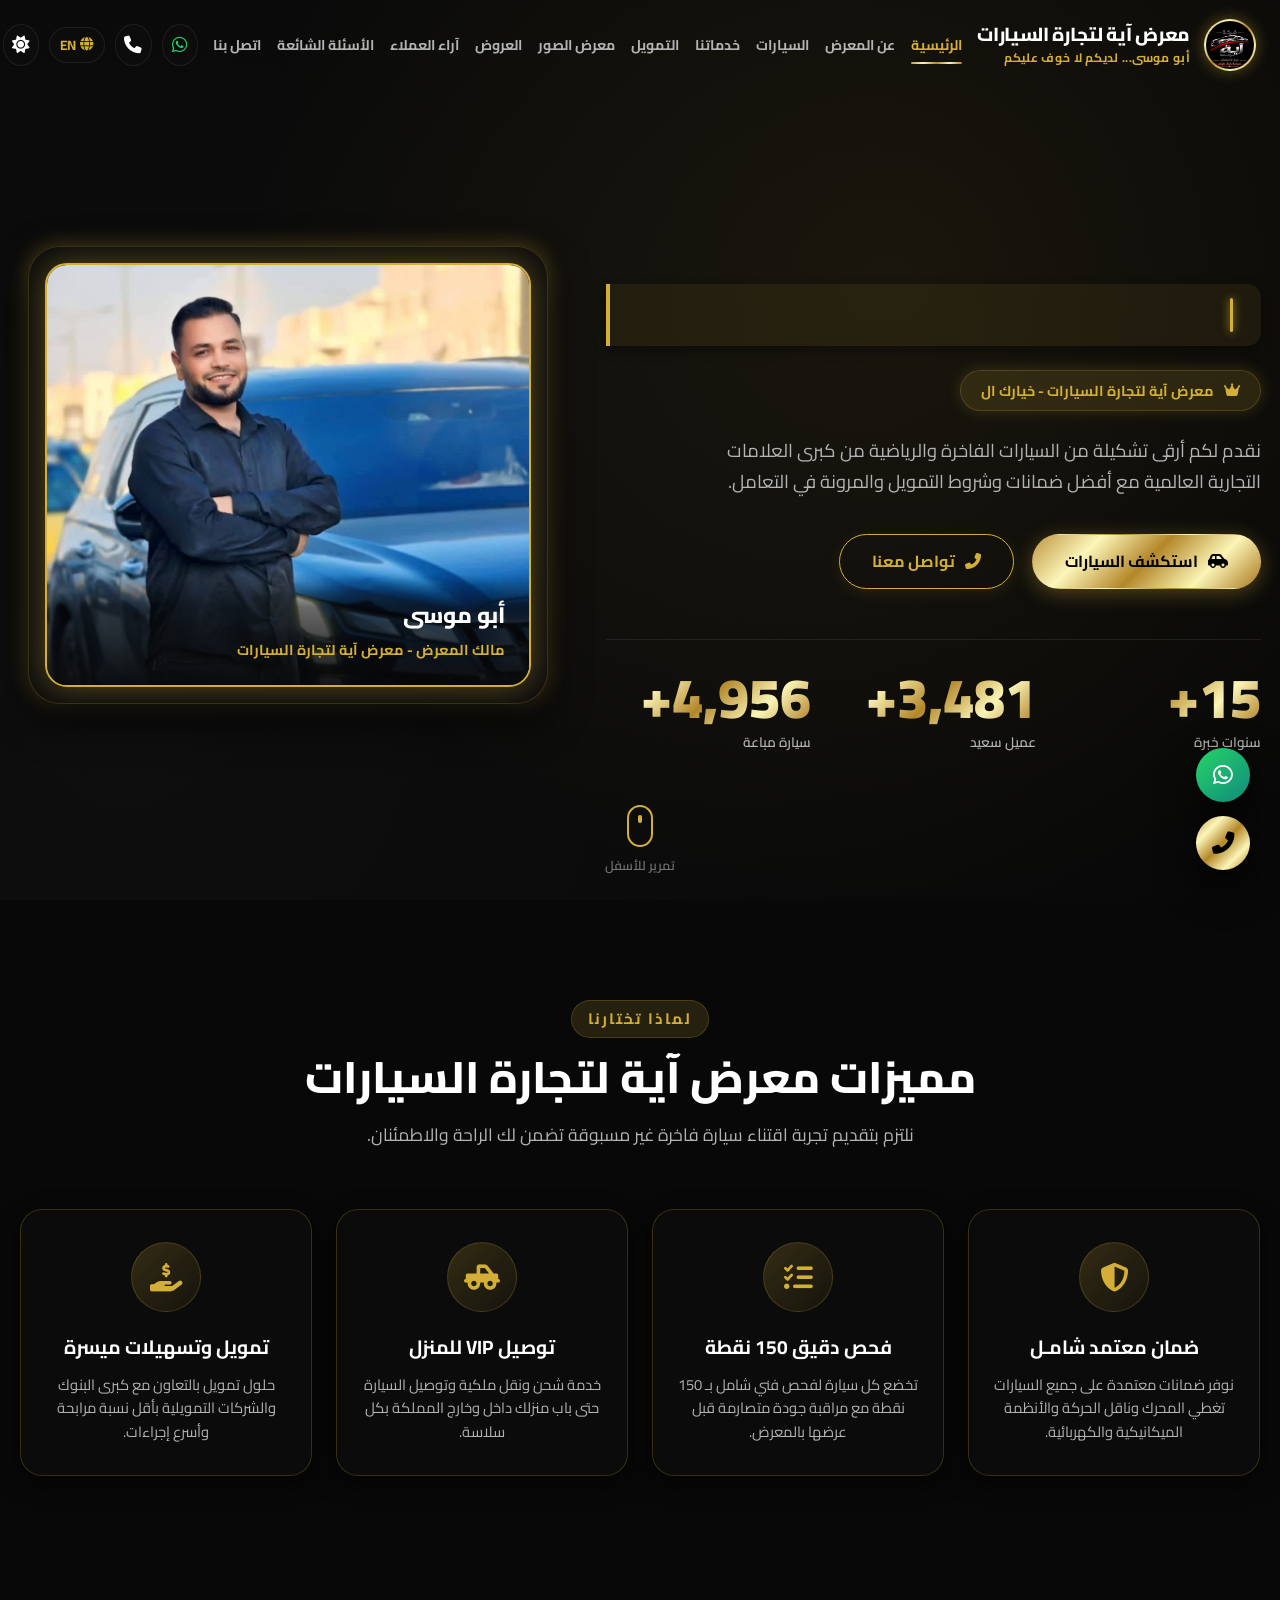
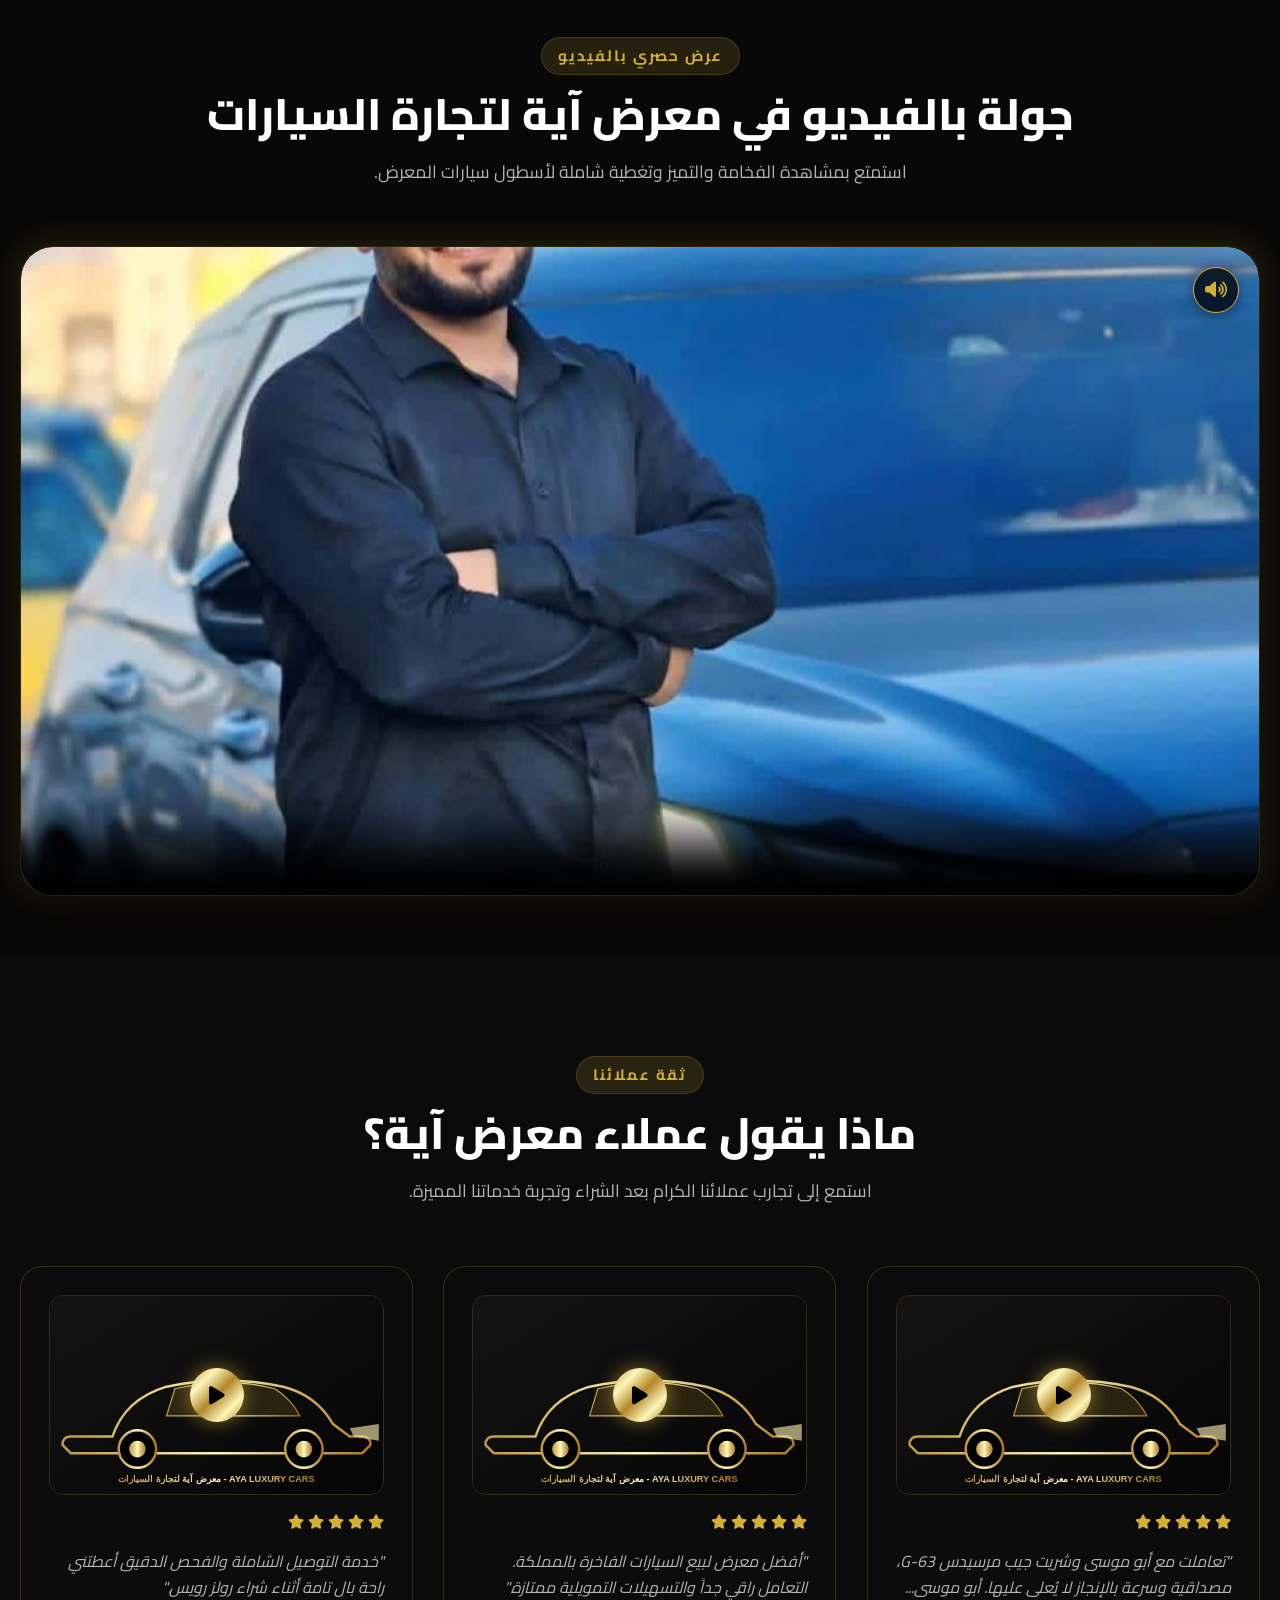
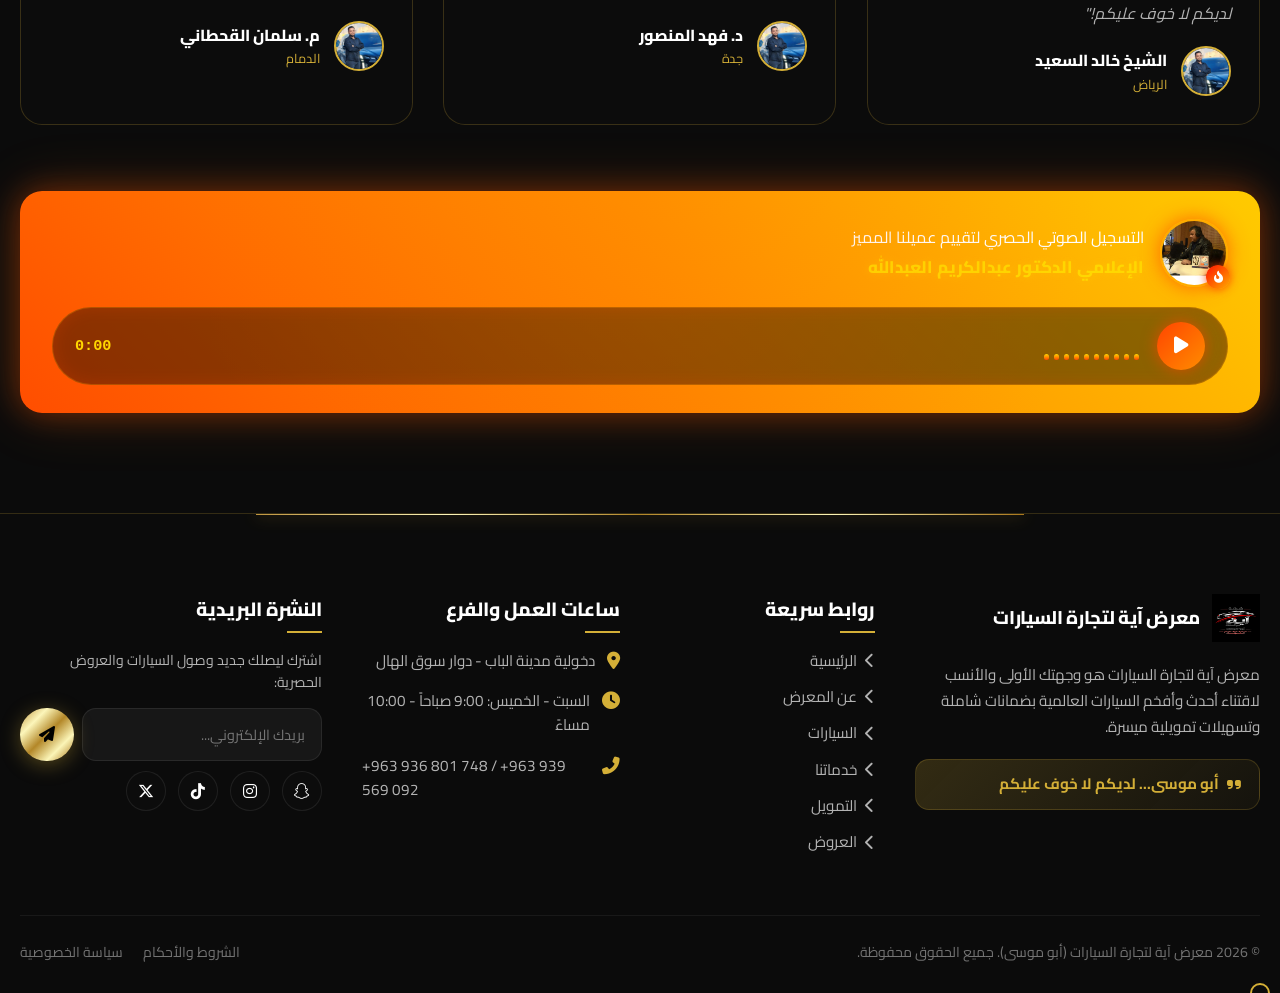
==== commit 5a1aec81: "Update index.html" ====
--- a/index.html
+++ b/index.html
@@ -115,17 +115,20 @@
     <div class="hero-bg-particles"></div>
     <div class="container">
       <div class="hero-content-grid">
-        <!-- Hero Text Column -->
+
+        <!-- ① العنوان الرئيسي — مباشر في الـ Grid -->
+        <h1 class="hero-title" data-i18n="hero_title">الفخامة والأداء في مكان واحد</h1>
+
+        <!-- ② نص أبو موسى المتحرك — مباشر في الـ Grid -->
+        <div class="hero-owner-tagline">
+          <span class="tagline-text"></span><span class="tagline-cursor"></span>
+        </div>
+
+        <!-- ③ بقية النصوص (badge + وصف + أزرار + إحصائيات) -->
         <div class="hero-text-box" data-animate="fade-up">
           <div class="hero-badge">
             <i class="fas fa-crown"></i>
             <span data-i18n="hero_subtitle">معرض آية لتجارة السيارات - خيارك الأول للسيارات الفاخرة</span>
-          </div>
-          <h1 class="hero-title" data-i18n="hero_title">الفخامة والأداء في مكان واحد</h1>
-          
-          <!-- Prominent Owner Tagline -->
-          <div class="hero-owner-tagline" data-animate="fade-up">
-            <span class="tagline-text"></span><span class="tagline-cursor"></span>
           </div>
 
           <p class="hero-description" data-i18n="hero_desc">
@@ -158,7 +161,7 @@
           </div>
         </div>
 
-        <!-- Hero Visual Column - Owner Feature Spotlight Glass Card -->
+        <!-- ④ صورة المالك -->
         <div class="hero-visual-box" data-animate="zoom-in">
           <div class="hero-main-card floating-element">
             <div class="owner-card-frame">
@@ -170,7 +173,9 @@
             </div>
           </div>
         </div>
-      </div>
+
+      </div>
+
     </div>
 
     <!-- Animated Scroll Indicator -->
@@ -181,6 +186,8 @@
       <span data-i18n="scroll_down">تمرير للأسفل</span>
     </div>
   </section>
+
+
 
 
 
--- a/css/header.css
+++ b/css/header.css
@@ -133,6 +133,90 @@
 /* إخفاء الناف الرئيسي على شاشات الجوال */
 @media (max-width: 992px) {
   .main-nav {
+    display: none !important;
+  }
+}
+
+/* ===== إصلاح الهيدر على شاشات الجوال ===== */
+@media (max-width: 768px) {
+  .header-container {
+    padding-left: 12px;
+    padding-right: 12px;
+  }
+
+  .header-brand {
+    gap: 8px;
+    flex-shrink: 1;
+    min-width: 0;
+    flex: 1;
+  }
+
+  .logo-wrapper {
+    width: 40px;
+    height: 40px;
+    flex-shrink: 0;
+  }
+
+  .brand-text {
+    min-width: 0;
+    overflow: hidden;
+  }
+
+  .brand-name {
+    font-size: 0.82rem;
+    white-space: normal;
+    line-height: 1.25;
+    overflow: visible;
+    max-width: unset;
+  }
+
+  .brand-tagline {
+    font-size: 0.62rem;
+    white-space: normal;
+    line-height: 1.3;
+    overflow: visible;
+    max-width: unset;
+  }
+
+  .header-actions {
+    gap: 6px;
+    flex-shrink: 0;
+  }
+
+  /* إخفاء زر "احجز الآن" والواتساب والهاتف في الهيدر على الجوال */
+  .btn-header {
+    display: none !important;
+  }
+
+  .action-btn-whatsapp,
+  .action-btn-phone {
+    display: none !important;
+  }
+
+  /* تصغير أزرار الأكشن */
+  .action-btn {
+    width: 36px;
+    height: 36px;
+    font-size: 0.95rem;
+  }
+
+  .lang-toggle {
+    padding: 4px 7px;
+    font-size: 0.78rem;
+  }
+}
+
+@media (max-width: 400px) {
+  .brand-name {
+    font-size: 0.75rem;
+  }
+
+  .brand-tagline {
+    font-size: 0.58rem;
+  }
+
+  /* إخفاء زر البحث على الشاشات الصغيرة جداً */
+  .search-trigger-btn {
     display: none !important;
   }
 }
@@ -351,178 +435,4 @@
   visibility: visible;
 }
 
-/* ================================================================
-   الهيدر على شاشات الجوال (≤992px)
-   [ لوغو + اسم ]  ←→  [ 🌙 | 🌐 | 📞 | 💬 | ☰ ]
-================================================================ */
-@media (max-width: 992px) {
-
-  /* هيدر بارتفاع ثابت وخلفية زجاجية */
-  .site-header {
-    height: 64px !important;
-    padding: 0 !important;
-    background: var(--bg-glass) !important;
-    backdrop-filter: var(--glass-blur-heavy) !important;
-    -webkit-backdrop-filter: var(--glass-blur-heavy) !important;
-    border-bottom: var(--glass-border) !important;
-  }
-
-  /* توزيع العناصر: لوغو ← فراغ → أيقونات */
-  .header-container {
-    display: flex !important;
-    flex-wrap: nowrap !important;
-    align-items: center !important;
-    justify-content: space-between !important;
-    padding: 0 14px !important;
-    height: 64px !important;
-    gap: 0 !important;
-  }
-
-  /* ── اللوغو والاسم ── */
-  .header-brand {
-    display: flex !important;
-    align-items: center !important;
-    gap: 10px !important;
-    flex-shrink: 0 !important;
-    text-decoration: none !important;
-  }
-
-  .header-brand .logo-wrapper {
-    width: 40px !important;
-    height: 40px !important;
-    flex-shrink: 0 !important;
-  }
-
-  .header-brand .brand-name {
-    display: block !important;
-    font-size: 0.85rem !important;
-    white-space: nowrap !important;
-    max-width: 150px !important;
-    overflow: hidden !important;
-    text-overflow: ellipsis !important;
-  }
-
-  /* إخفاء الشعار الفرعي */
-  .header-brand .brand-tagline {
-    display: none !important;
-  }
-
-  /* ── الناف الرئيسي: مخفي تماماً ── */
-  .main-nav {
-    display: none !important;
-  }
-
-  /* ── حاوية الأيقونات ── */
-  .header-actions {
-    display: flex !important;
-    align-items: center !important;
-    gap: 6px !important;
-    flex-shrink: 0 !important;
-  }
-
-  /* حجم موحد للأيقونات على الجوال */
-  .header-actions .action-btn,
-  .header-actions .lang-toggle,
-  .header-actions .theme-toggle-btn {
-    width: 36px !important;
-    height: 36px !important;
-    font-size: 0.95rem !important;
-    border-radius: 50% !important;
-  }
-
-  /* ❌ إخفاء: بحث (غير ضروري بالجوال) */
-  .search-trigger-btn {
-    display: none !important;
-  }
-
-  /* ✅ إظهار: تبديل الثيم ليلي/نهاري */
-  .theme-toggle-btn {
-    display: flex !important;
-    align-items: center !important;
-    justify-content: center !important;
-  }
-
-  /* ✅ إظهار: تبديل اللغة */
-  .lang-toggle {
-    display: flex !important;
-    align-items: center !important;
-    gap: 3px !important;
-    padding: 4px 8px !important;
-    font-size: 0.75rem !important;
-    height: 34px !important;
-    width: auto !important;
-    border-radius: 20px !important;
-  }
-
-  /* ✅ إظهار: هاتف */
-  a.action-btn[href^="tel"] {
-    display: flex !important;
-    align-items: center !important;
-    justify-content: center !important;
-  }
-
-  /* ✅ إظهار: واتساب */
-  a.action-btn[href*="wa.me"] {
-    display: flex !important;
-    align-items: center !important;
-    justify-content: center !important;
-  }
-
-  /* ❌ إخفاء: زر "احجز الآن" (يأخذ مساحة) */
-  .btn-header {
-    display: none !important;
-  }
-
-  /* ✅ إظهار: همبرغر ☰ */
-  .mobile-nav-toggle {
-    display: flex !important;
-    flex-direction: column !important;
-    justify-content: space-between !important;
-    width: 28px !important;
-    height: 18px !important;
-    cursor: pointer !important;
-    flex-shrink: 0 !important;
-    margin-right: 2px !important;
-  }
-
-  .mobile-nav-toggle span {
-    width: 100% !important;
-    height: 2px !important;
-    background-color: var(--text-primary) !important;
-    border-radius: 2px !important;
-    display: block !important;
-  }
-}
-
-/* ── شاشات صغيرة جداً ≤480px ── */
-@media (max-width: 480px) {
-
-  /* إخفاء الهاتف للتوفير في المساحة */
-  a.action-btn[href^="tel"] {
-    display: none !important;
-  }
-
-  /* تصغير اسم الشركة */
-  .header-brand .brand-name {
-    max-width: 110px !important;
-    font-size: 0.78rem !important;
-  }
-
-  .header-actions {
-    gap: 4px !important;
-  }
-
-  .header-actions .action-btn,
-  .theme-toggle-btn {
-    width: 32px !important;
-    height: 32px !important;
-    font-size: 0.85rem !important;
-  }
-
-  .lang-toggle {
-    padding: 3px 7px !important;
-    font-size: 0.7rem !important;
-    height: 30px !important;
-  }
-}
-
+
--- a/css/home.css
+++ b/css/home.css
@@ -27,20 +27,47 @@
   opacity: 0.6;
 }
 
+/* تخطيط الهيرو: الديسكتوب — 4 عناصر مباشرة في Grid */
 .hero-content-grid {
   display: grid;
   grid-template-columns: 1.1fr 0.9fr;
-  gap: 50px;
-  align-items: center;
+  grid-template-rows: auto auto 1fr;
+  gap: 0 50px;
+  align-items: start;
   position: relative;
   z-index: 2;
 }
 
+/* العنوان: العمود الأيسر / الصف الأول */
+.hero-title {
+  grid-column: 1;
+  grid-row: 1;
+}
+
+/* نص أبو موسى: العمود الأيسر / الصف الثاني */
+.hero-owner-tagline {
+  grid-column: 1;
+  grid-row: 2;
+  margin-bottom: 0;
+}
+
+/* بقية النصوص: العمود الأيسر / الصف الثالث */
 .hero-text-box {
+  grid-column: 1;
+  grid-row: 3;
   display: flex;
   flex-direction: column;
   align-items: flex-start;
 }
+
+/* الصورة: العمود الأيمن / تمتد كل الصفوف */
+.hero-visual-box {
+  grid-column: 2;
+  grid-row: 1 / 4;
+  align-self: center;
+}
+
+
 
 .hero-badge {
   display: inline-flex;
@@ -741,3 +768,64 @@
   }
 }
 
+/* ===== الجوال فقط: العنوان ونص أبو موسى فوق الصورة ===== */
+@media (max-width: 768px) {
+  .hero-content-grid {
+    display: flex;
+    flex-direction: column;
+    gap: 20px;
+  }
+
+  /* نفرد محتويات hero-text-box في الـ flex */
+  .hero-text-box {
+    display: contents;
+  }
+
+  /* العنوان الرئيسي فوق الصورة */
+  .hero-title {
+    order: 1;
+    text-align: center;
+    font-size: 1.8rem;
+  }
+
+  /* نص أبو موسى فوق الصورة */
+  .hero-owner-tagline {
+    order: 2;
+    align-self: center;
+    justify-content: center;
+    font-size: 1.1rem;
+    padding: 10px 16px;
+  }
+
+  /* الصورة */
+  .hero-visual-box {
+    order: 3;
+  }
+
+  /* Badge تحت الصورة */
+  .hero-badge {
+    order: 4;
+    align-self: center;
+    text-align: center;
+  }
+
+  /* الوصف والأزرار والإحصائيات تحت الصورة */
+  .hero-description {
+    order: 5;
+    text-align: center;
+    max-width: 100%;
+  }
+
+  .hero-buttons {
+    order: 6;
+    justify-content: center;
+  }
+
+  .hero-stats-row {
+    order: 7;
+    justify-content: center;
+  }
+}
+
+
+
--- a/css/responsive.css
+++ b/css/responsive.css
@@ -234,22 +234,25 @@
     transition: all 0.3s cubic-bezier(0.4, 0, 0.2, 1);
   }
 
-  /* RTL Order: Hamburger | WhatsApp | Phone | Lang | Dark | Search */
-  /* In RTL flex, items flow right-to-left, so first child = rightmost */
+  /* ترتيب الأيقونات في RTL:
+     اللوغو على اليمين (تلقائي في RTL)
+     الأيقونات على اليسار بهذا الترتيب من اليمين لليسار:
+     🌙 الثيم | 🌐 اللغة | 📞 الهاتف | 💬 واتساب | ☰ القائمة
+  */
   .header-actions {
-    flex-direction: row-reverse; /* visual: hamburger right, search left */
-  }
-
-  /* Explicit ordering for safety */
-  .header-actions .mobile-nav-toggle       { order: 1; }
-  .header-actions .action-btn-whatsapp,
-  .header-actions a[href*="wa.me"]        { order: 2; }
-  .header-actions .action-btn-phone,
-  .header-actions a[href^="tel"]          { order: 3; }
-  .header-actions .lang-toggle             { order: 4; }
-  .header-actions .theme-toggle-btn        { order: 5; }
-  .header-actions .search-trigger-btn      { order: 6; }
-  .header-actions .btn-header              { order: 7; display: none !important; }
+    flex-direction: row;
+  }
+
+  /* إخفاء البحث وزر الحجز */
+  .header-actions .search-trigger-btn      { display: none !important; }
+  .header-actions .btn-header              { display: none !important; }
+
+  /* ترتيب العناصر */
+  .header-actions .theme-toggle-btn        { order: 1; }
+  .header-actions .lang-toggle             { order: 2; }
+  .header-actions a[href^="tel"]           { order: 3; }
+  .header-actions a[href*="wa.me"]         { order: 4; }
+  .header-actions .mobile-nav-toggle       { order: 5; }
 
   /* ---- MOBILE DRAWER ---- */
   .mobile-drawer-overlay {
@@ -1051,4 +1054,60 @@
   .mobile-drawer-overlay {
     display: none !important;
   }
+}
+
+/* ============================================
+   HERO — الجوال فقط
+   ① العنوان ② نص أبو موسى ③ الصورة ④ البقية
+   ============================================ */
+@media (max-width: 768px) {
+
+  .hero-content-grid {
+    display: flex !important;
+    flex-direction: column !important;
+    gap: 18px !important;
+  }
+
+  /* العنوان — أول شيء (DOM order: 1st) */
+  .hero-title {
+    order: 1 !important;
+    text-align: center !important;
+    font-size: 1.75rem !important;
+    min-height: unset !important;
+    grid-column: unset !important;
+    grid-row: unset !important;
+  }
+
+  /* نص أبو موسى — ثاني (DOM order: 2nd) */
+  .hero-owner-tagline {
+    order: 2 !important;
+    align-self: center !important;
+    justify-content: center !important;
+    font-size: 1.05rem !important;
+    padding: 10px 14px !important;
+    width: 100% !important;
+    box-sizing: border-box !important;
+    grid-column: unset !important;
+    grid-row: unset !important;
+  }
+
+  /* الصورة — ثالث (DOM order: 4th → نرفعها بـ order:3) */
+  .hero-visual-box {
+    order: 3 !important;
+    grid-column: unset !important;
+    grid-row: unset !important;
+  }
+
+  /* بقية النصوص (badge+وصف+أزرار+إحصائيات) — رابع */
+  .hero-text-box {
+    order: 4 !important;
+    align-items: center !important;
+    text-align: center !important;
+    grid-column: unset !important;
+    grid-row: unset !important;
+  }
+
+  .hero-description  { max-width: 100% !important; }
+  .hero-buttons      { justify-content: center !important; }
+  .hero-stats-row    { justify-content: center !important; }
 }
